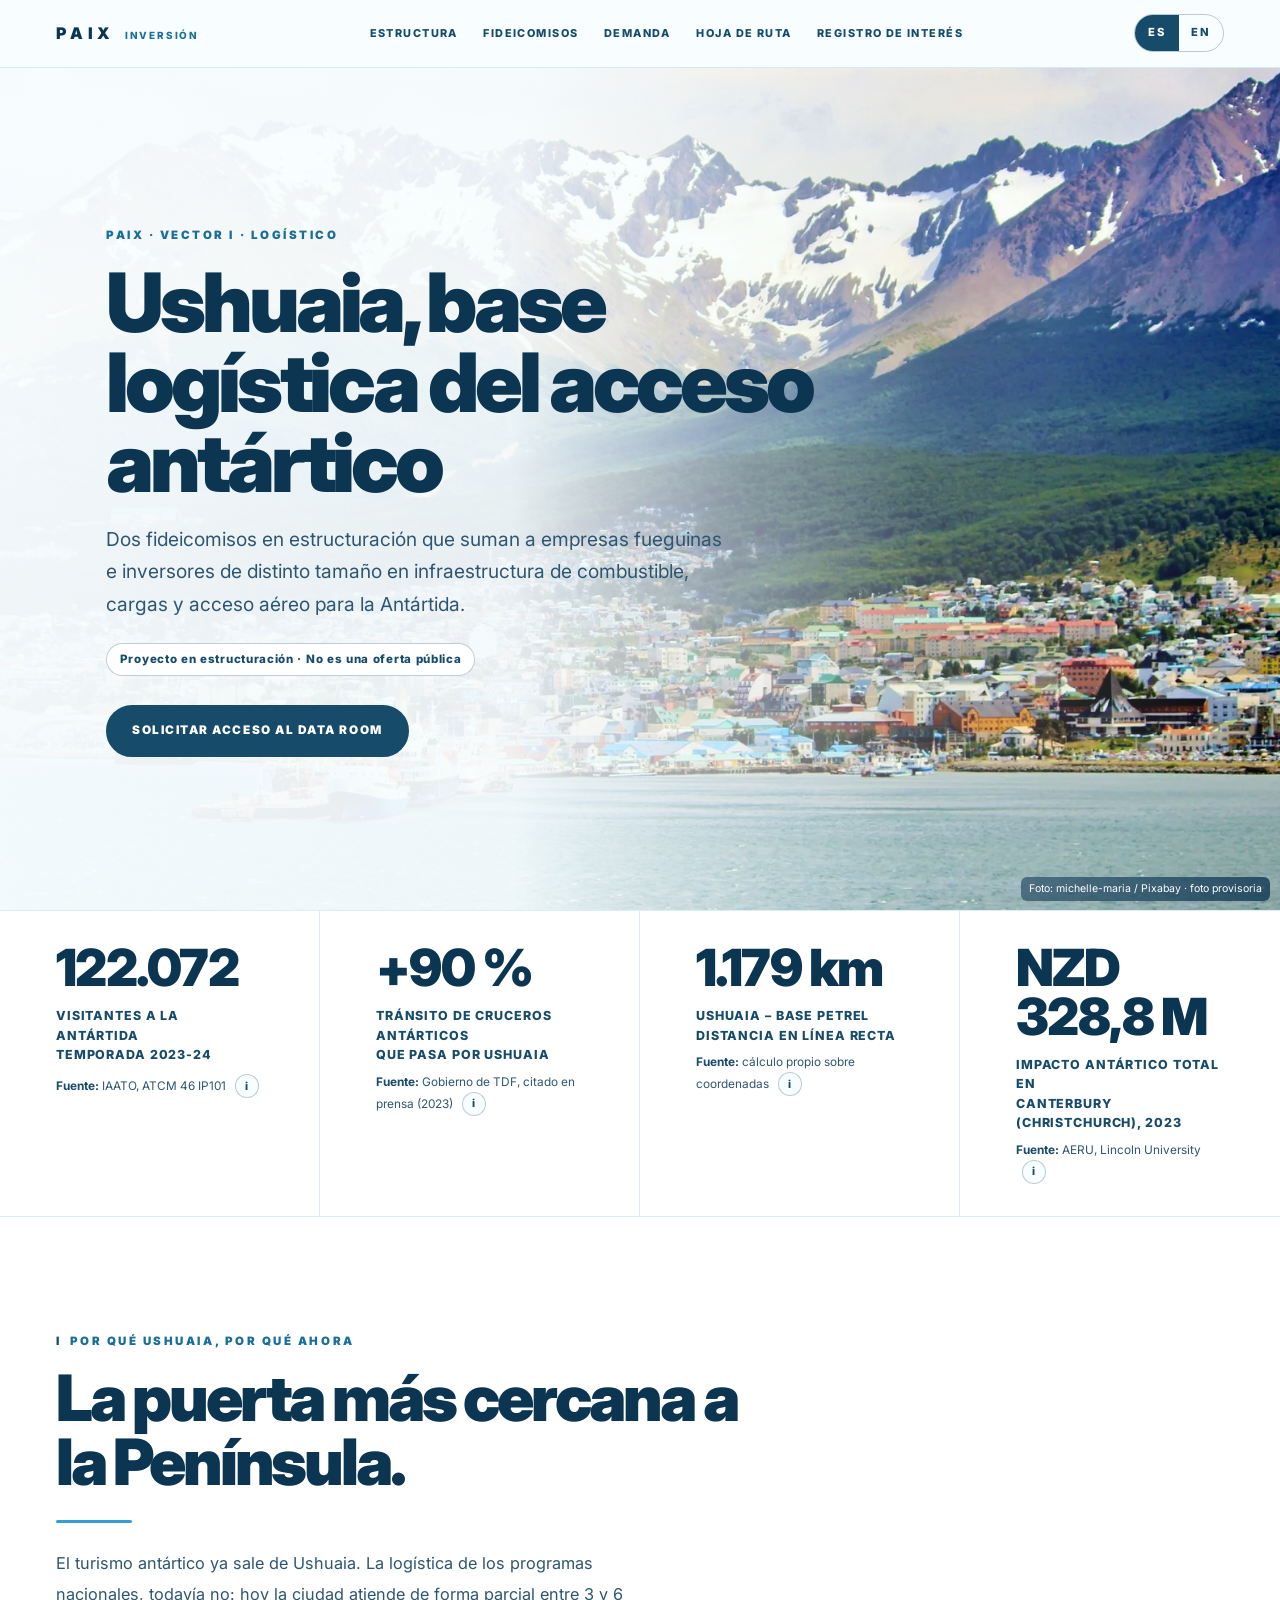
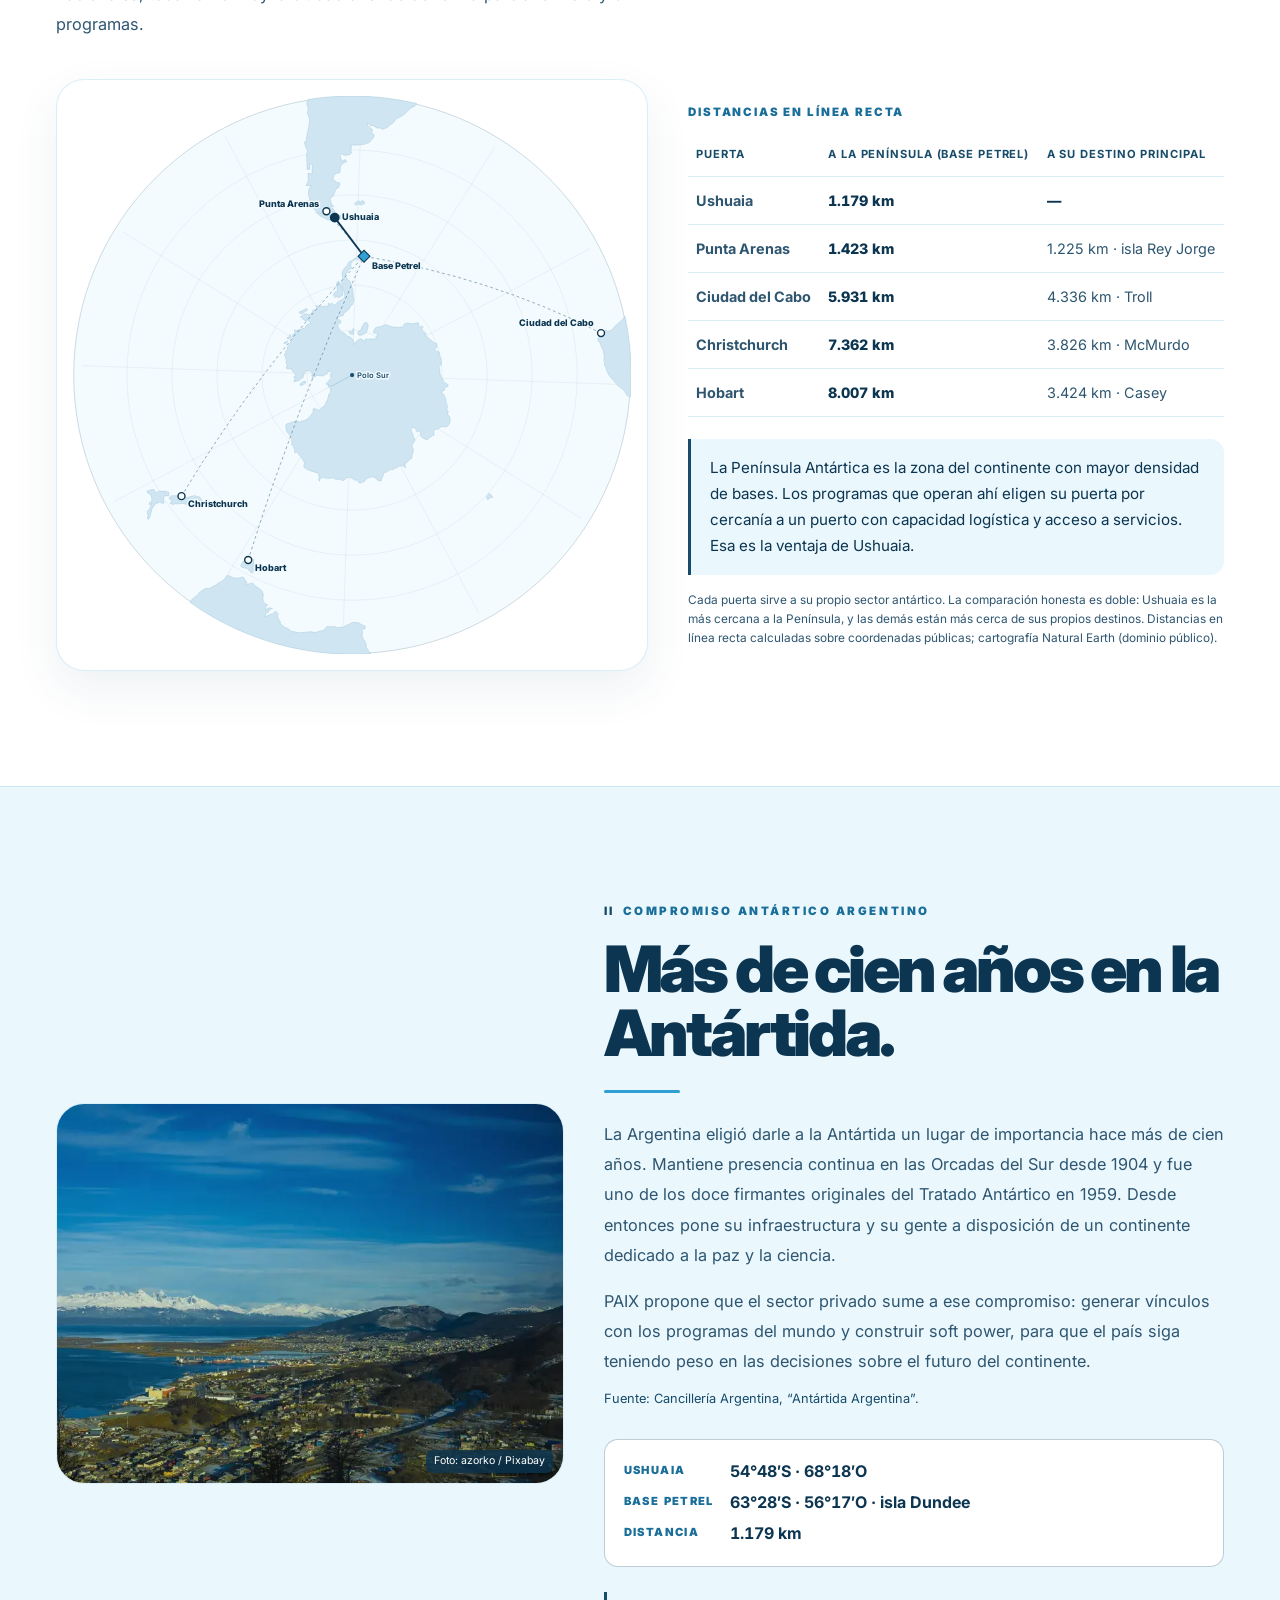
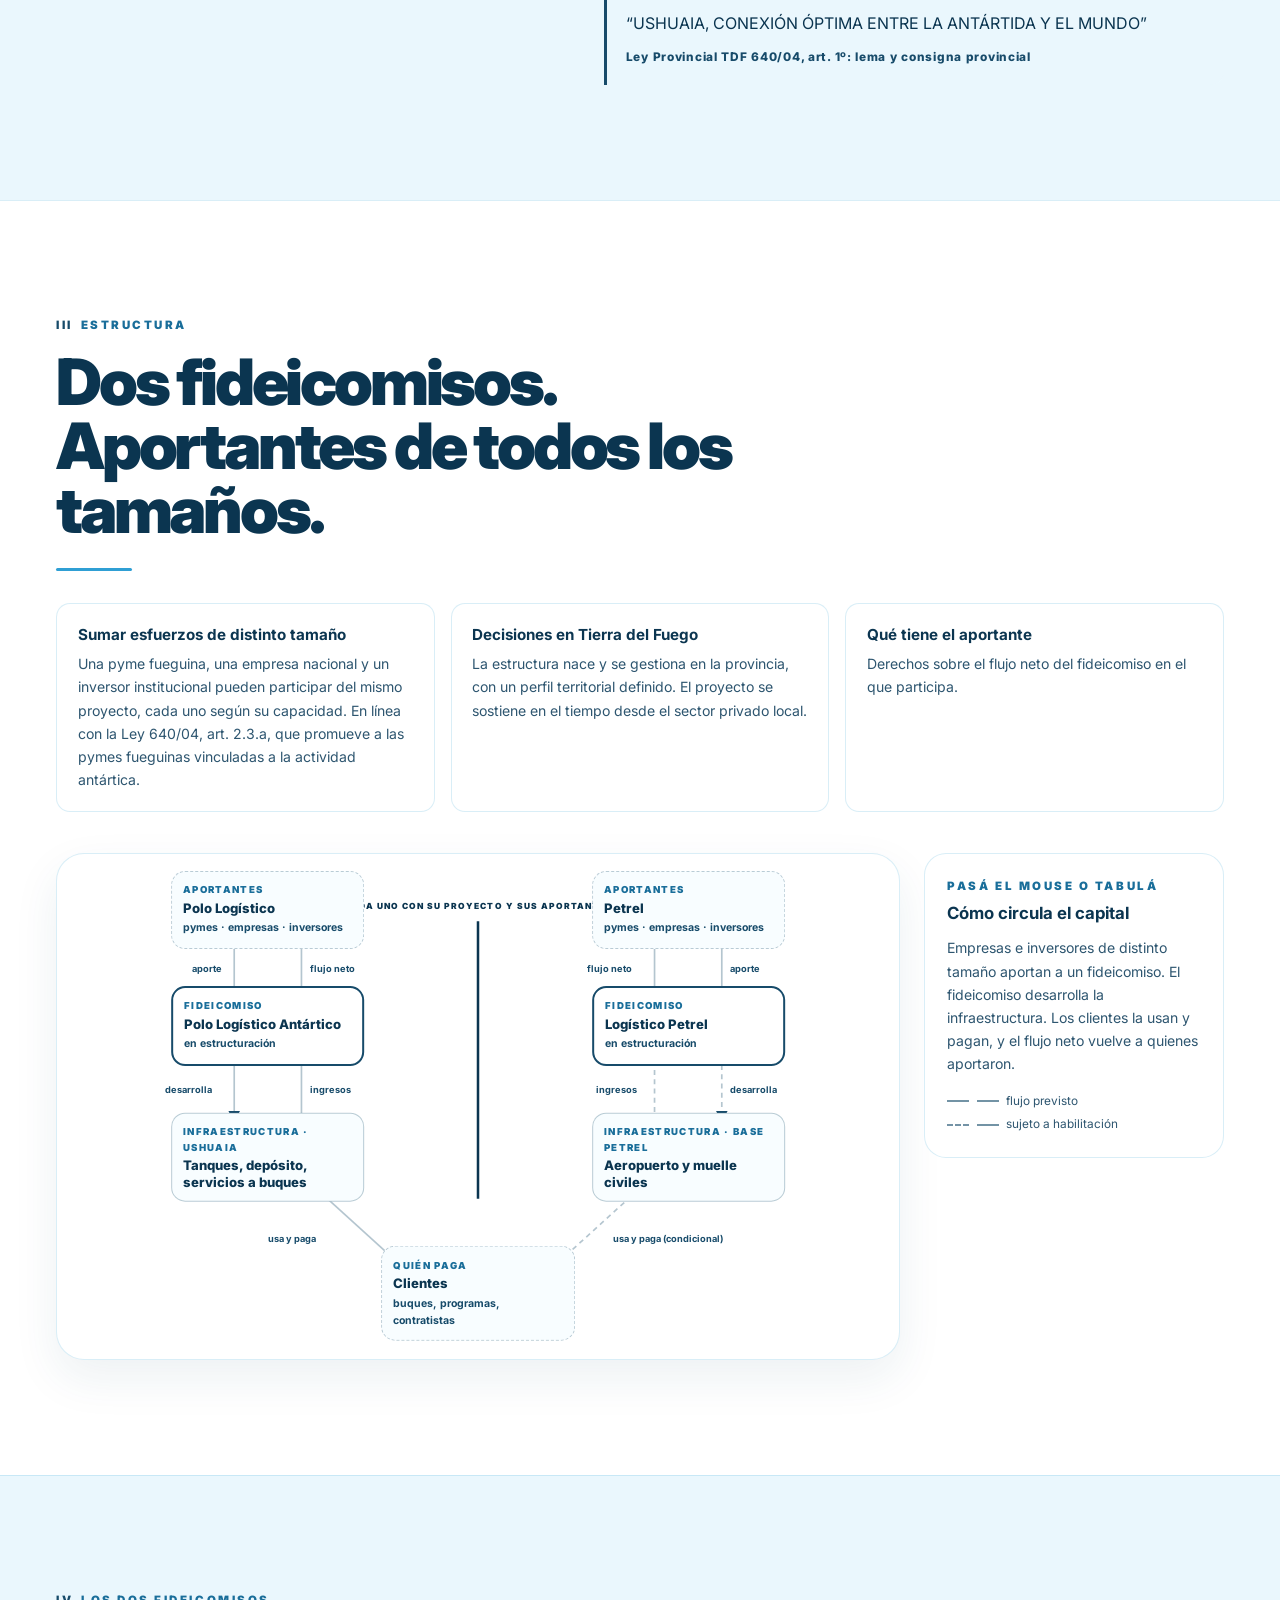
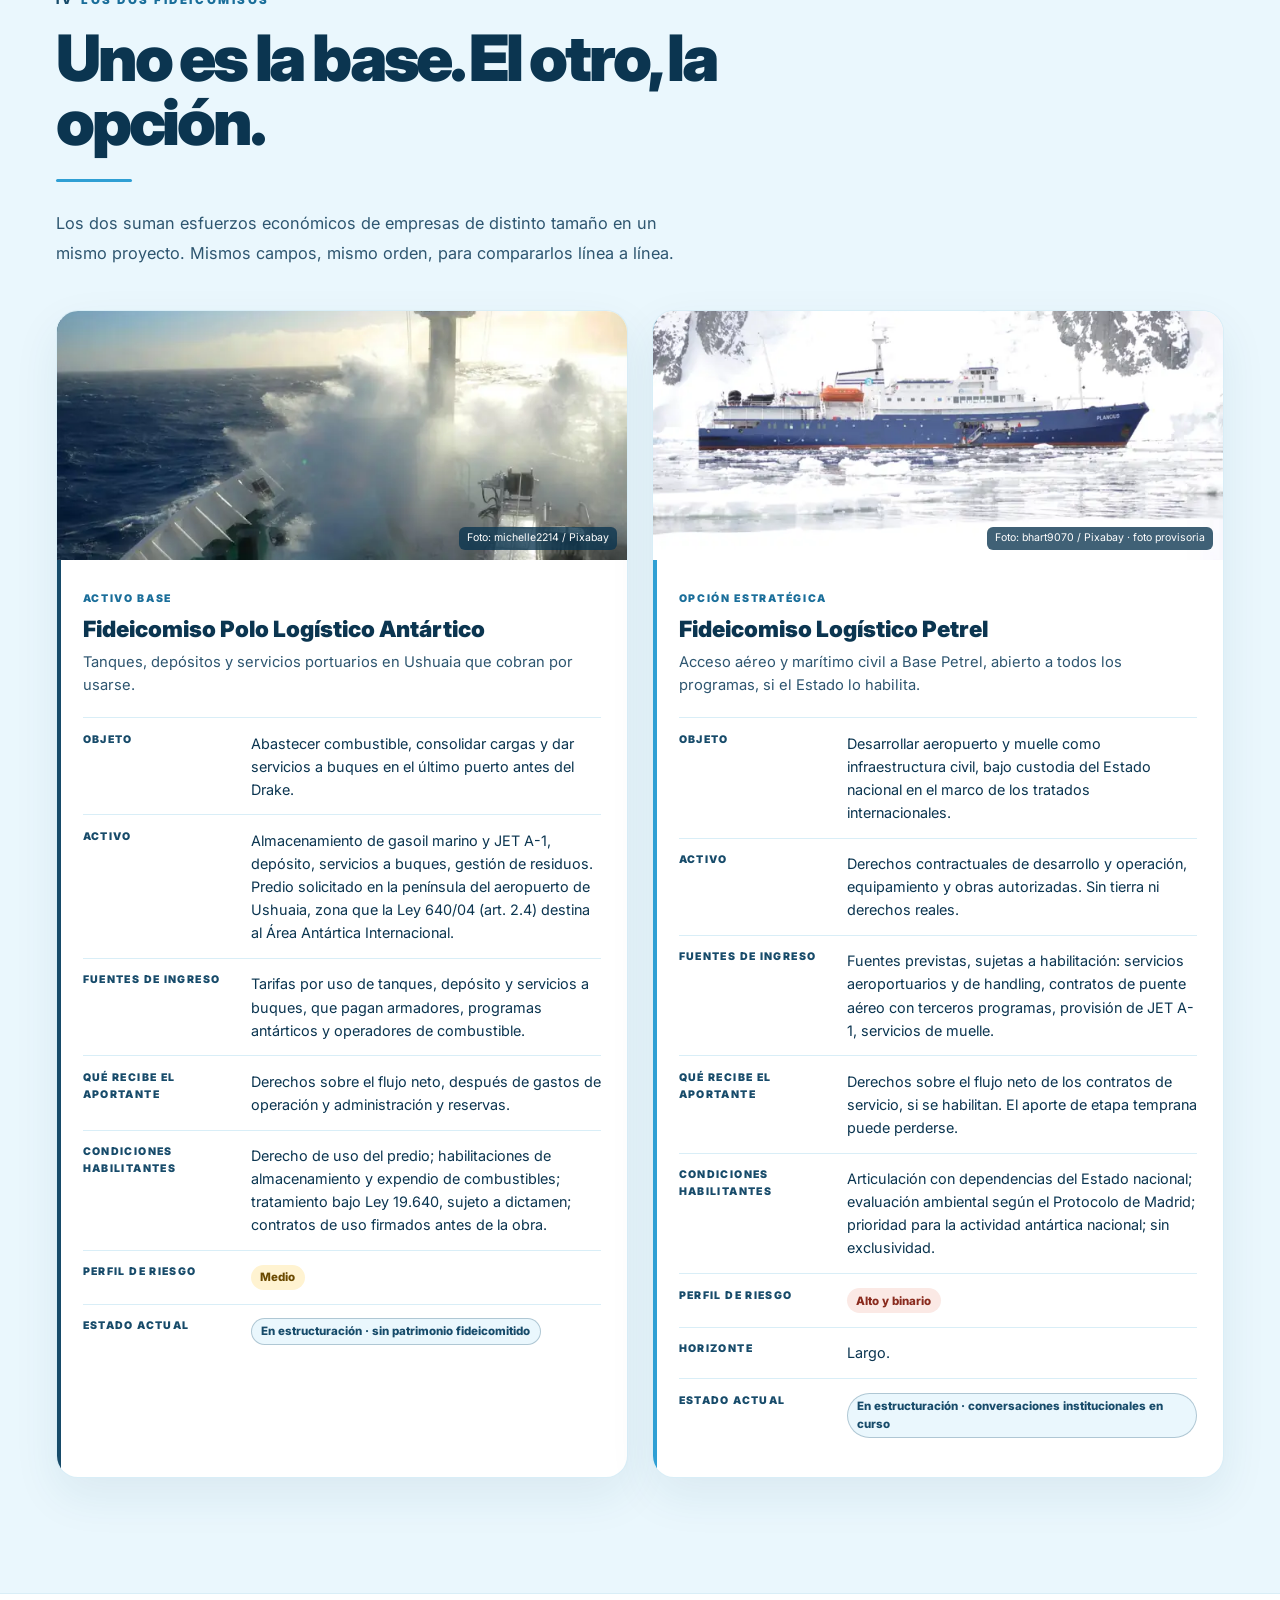
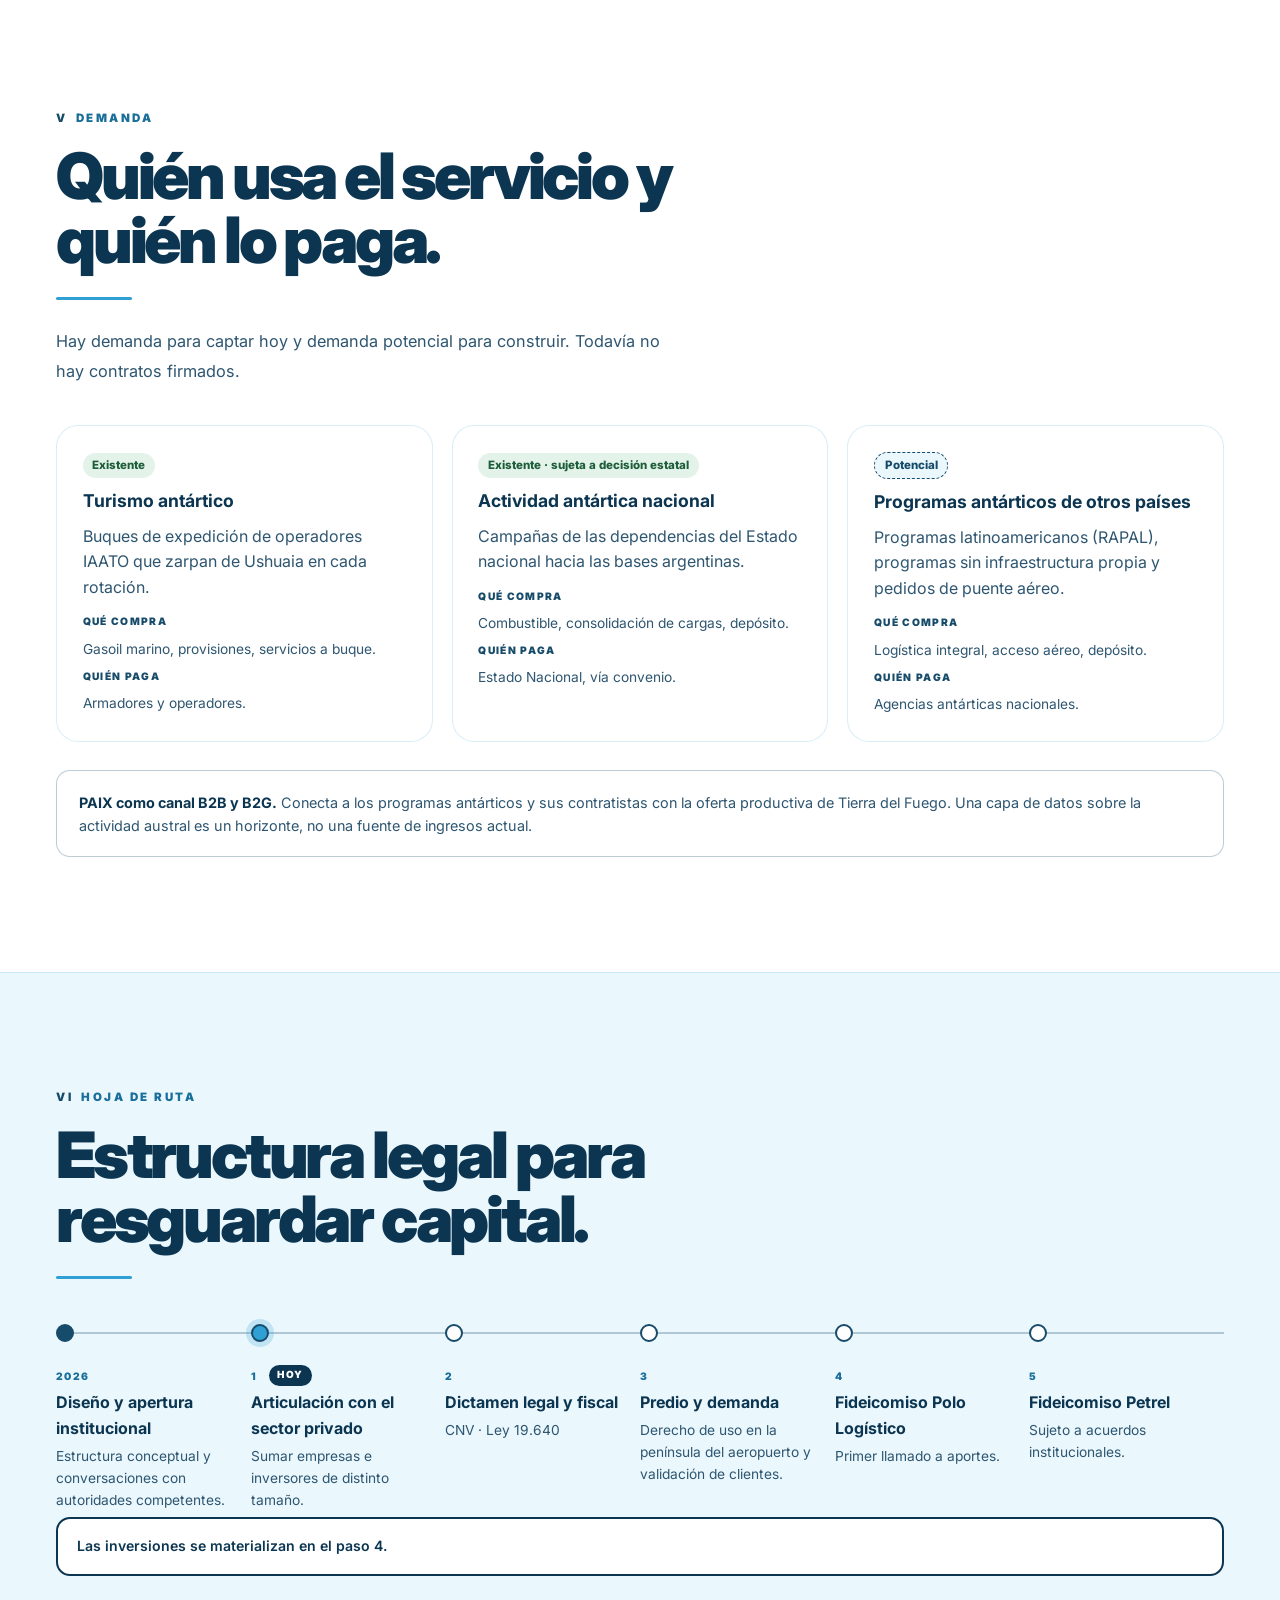
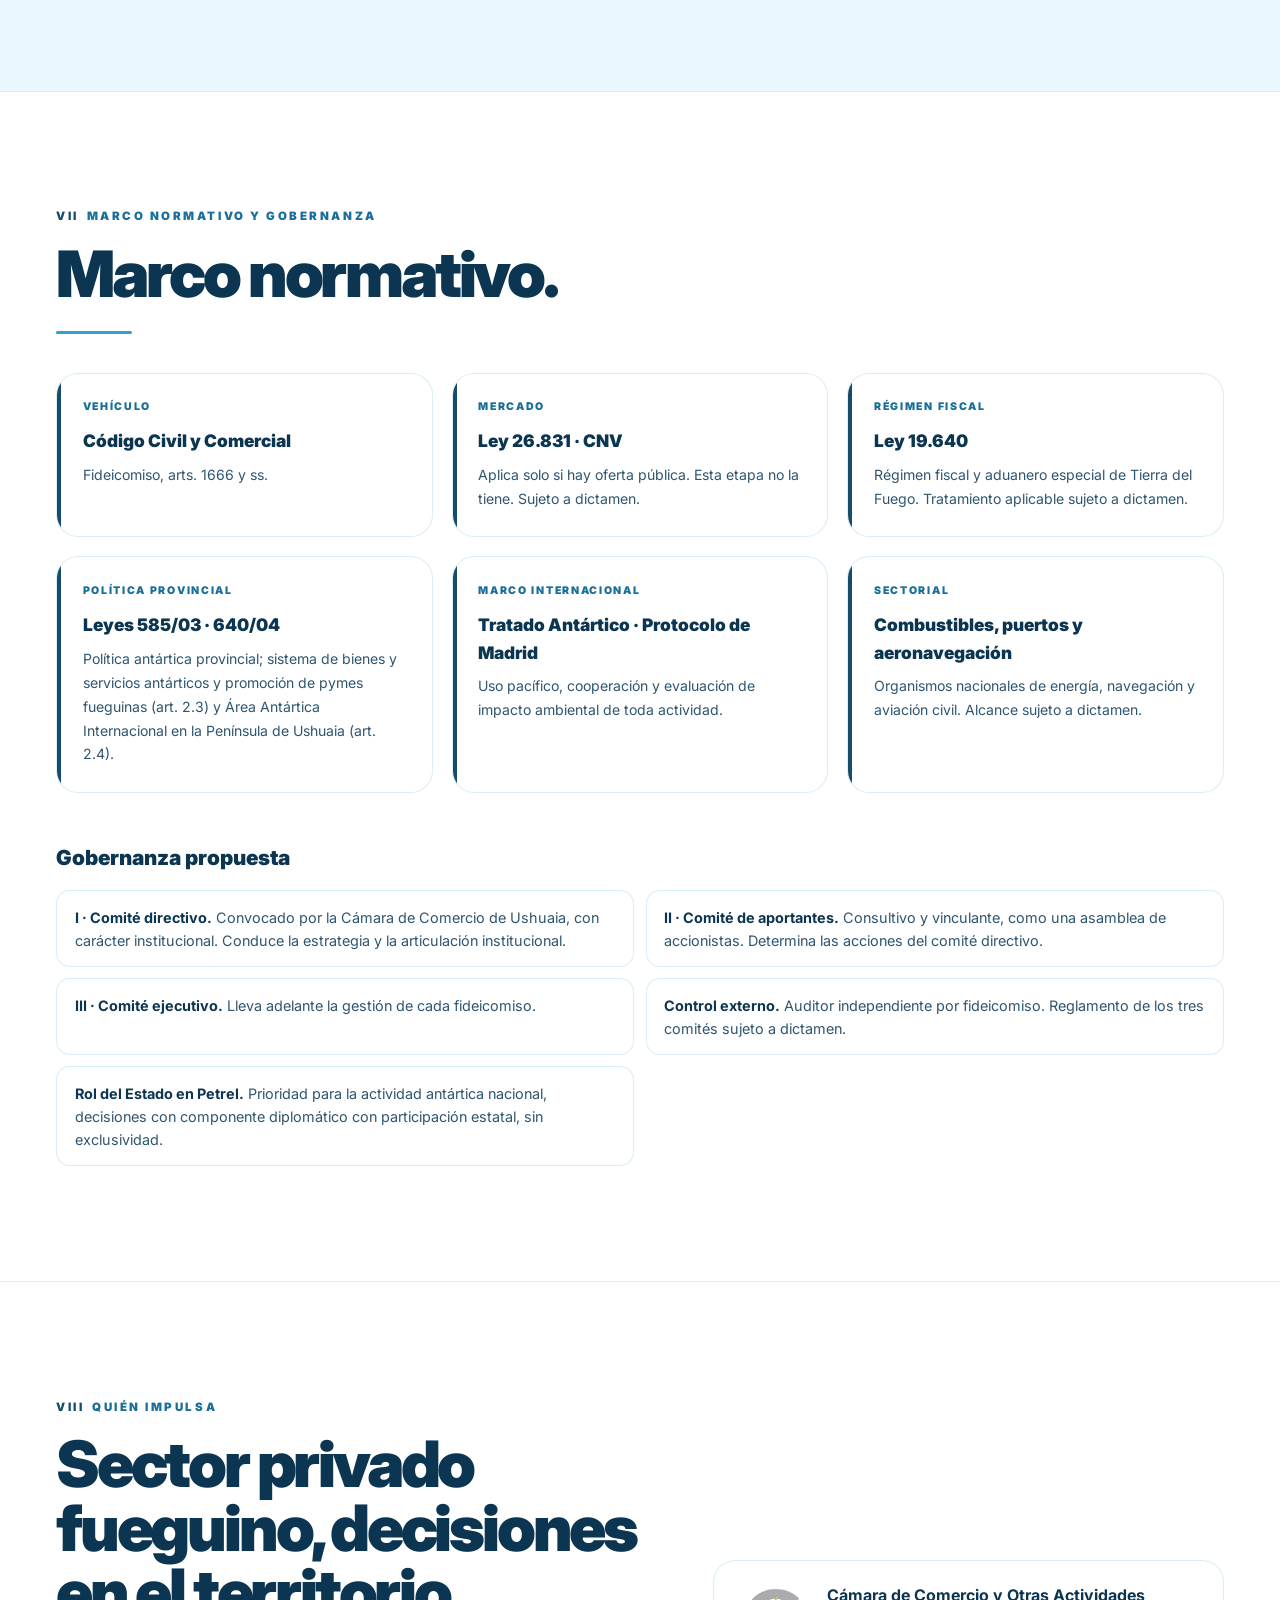
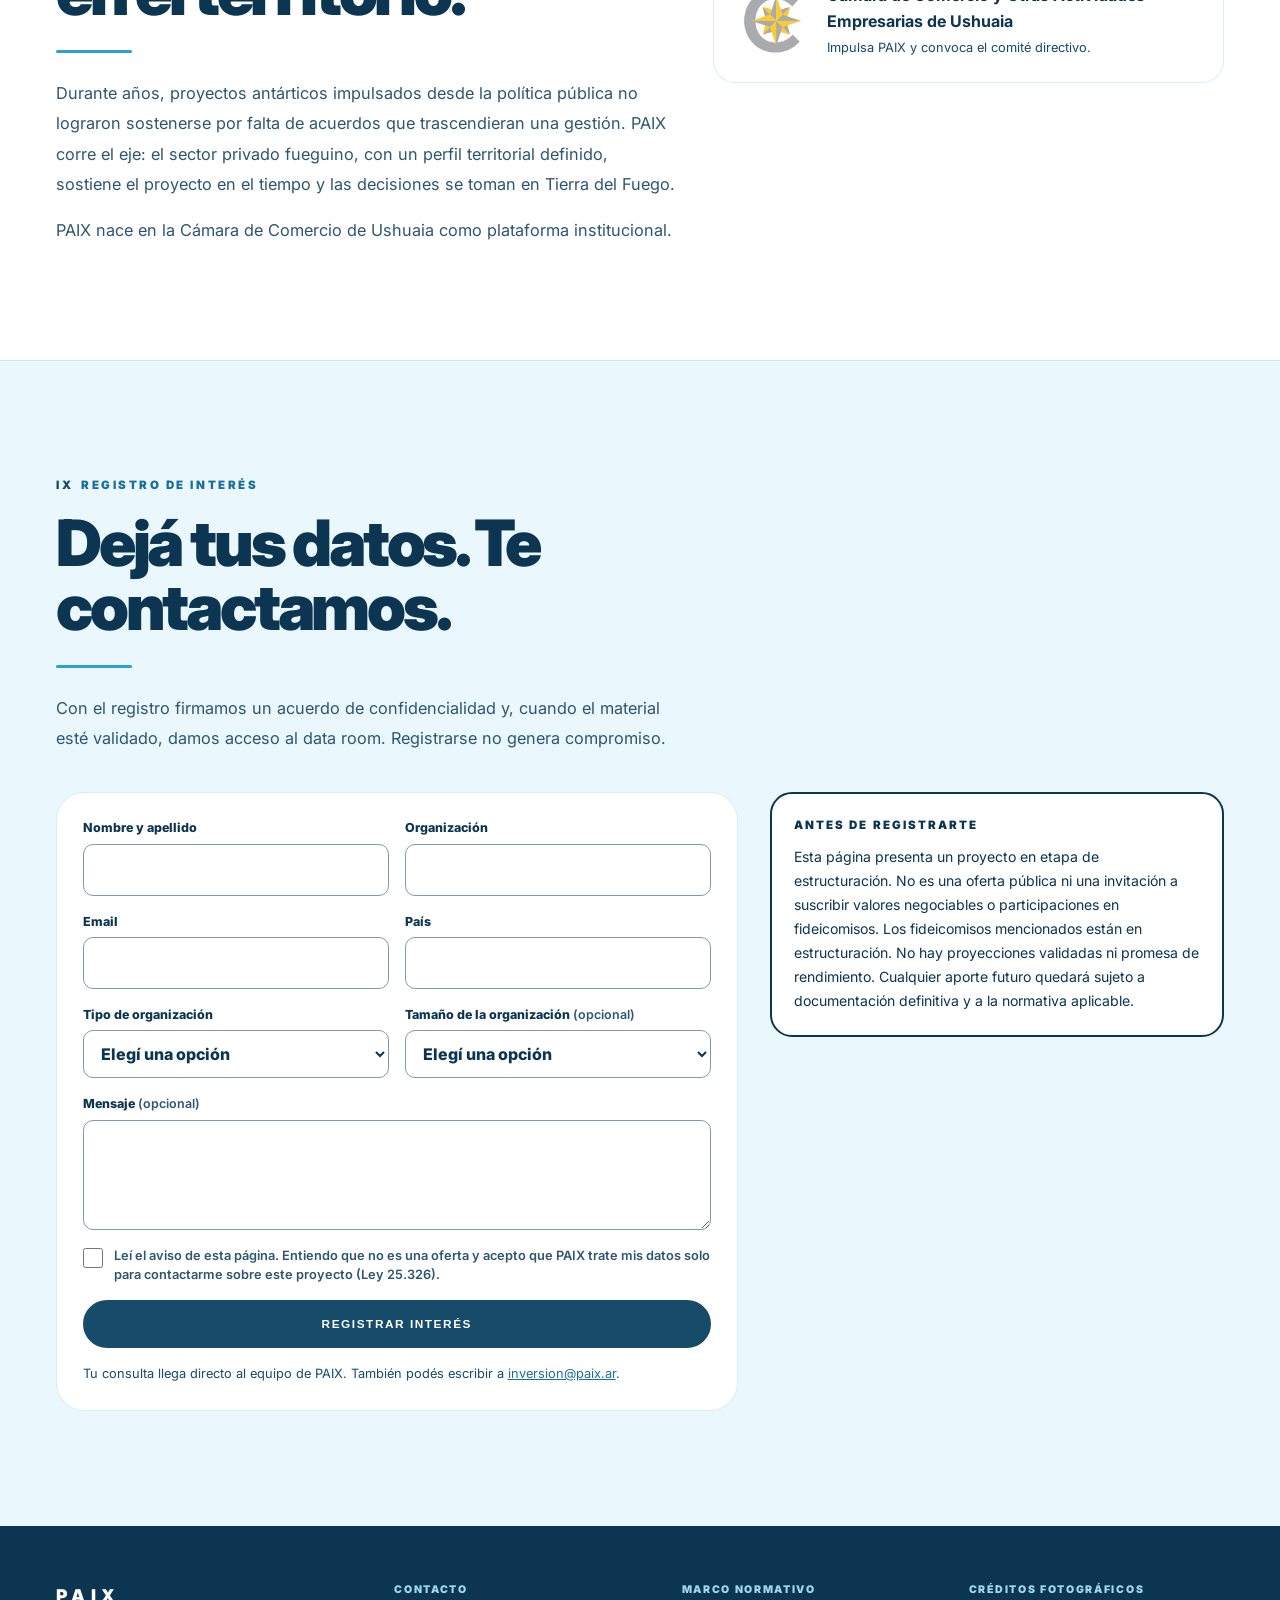
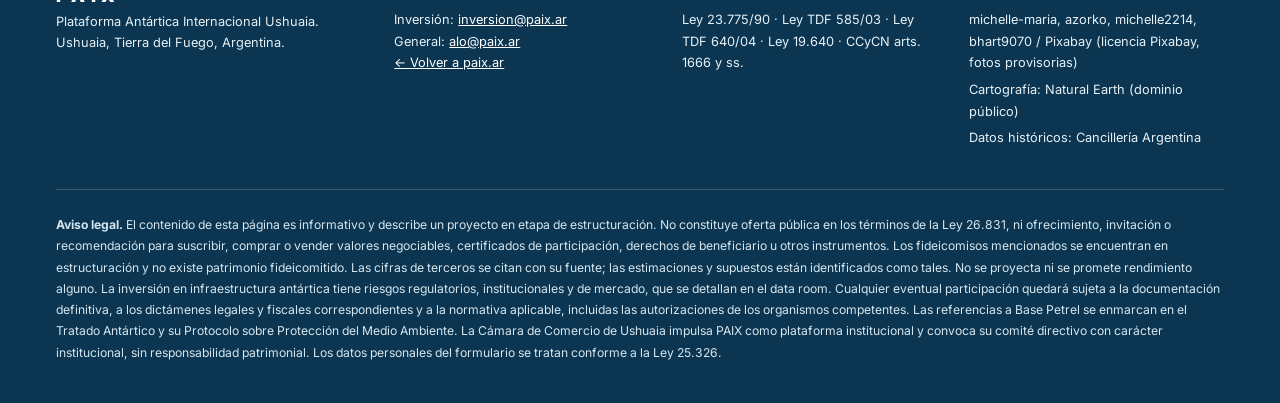
==== inversion/index.html @ ec0cdabb "Reemplaza el formulario por la página /inversion del artefacto, con envío por mail Co-Authored-By: C" ====
<!DOCTYPE html>
<html lang="es" data-lang="es">
<head>
<meta charset="UTF-8">
<meta name="viewport" content="width=device-width, initial-scale=1">
<meta name="robots" content="index, follow">
<title>Inversión en logística antártica desde Ushuaia — PAIX</title>
<meta name="description" content="Dos fideicomisos en estructuración para infraestructura logística antártica en Ushuaia y Base Petrel. Empresas fueguinas e inversores de distinto tamaño. Presentación de proyecto, no oferta pública.">
<meta property="og:type" content="website">
<meta property="og:site_name" content="PAIX">
<meta property="og:title" content="Ushuaia, base logística del acceso antártico — PAIX">
<meta property="og:description" content="Dos fideicomisos en estructuración para infraestructura logística antártica desde Ushuaia. Registro de interés abierto.">
<meta property="og:url" content="https://paix.ar/inversion">
<meta property="og:image" content="https://paix.ar/inversion/img/hero-ushuaia-beagle-1920.webp">
<meta property="og:locale" content="es_AR">
<meta property="og:locale:alternate" content="en_US">
<meta name="twitter:card" content="summary_large_image">
<link rel="alternate" hreflang="es" href="https://paix.ar/inversion">
<link rel="alternate" hreflang="en" href="https://paix.ar/inversion#en">
<script type="application/ld+json">{"@context":"https://schema.org","@type":"WebPage","name":"Inversión en logística antártica desde Ushuaia","url":"https://paix.ar/inversion","inLanguage":["es","en"],"isPartOf":{"@type":"WebSite","name":"PAIX — Plataforma Antártica Internacional Ushuaia","url":"https://paix.ar/"},"about":"Infraestructura logística antártica en Ushuaia y Base Petrel"}</script>
<script async src="https://www.googletagmanager.com/gtag/js?id=G-2X0TLZCD4Y"></script>
<script>window.dataLayer=window.dataLayer||[];function gtag(){dataLayer.push(arguments);}gtag('js',new Date());gtag('config','G-2X0TLZCD4Y');</script>
<meta name="theme-color" content="#EAF7FD">
<link rel="canonical" href="https://paix.ar/inversion">
<link rel="icon" href="/imagenes/logo.ico">
<link rel="preconnect" href="https://fonts.googleapis.com">
<link rel="preconnect" href="https://fonts.gstatic.com" crossorigin>
<link href="https://fonts.googleapis.com/css2?family=Inter:wght@400;500;600;700;800;900&display=swap" rel="stylesheet">
<link rel="preload" as="image" href="/inversion/img/hero-ushuaia-beagle-1920.webp" imagesrcset="/inversion/img/hero-ushuaia-beagle-960.webp 960w, /inversion/img/hero-ushuaia-beagle-1920.webp 1920w" imagesizes="100vw">
<style>
/* ─────────────────────────────────────────────
   PAIX · /inversion
   Tokens heredados de paix-nueva.css (Inter, ink/deep/ocean/glacier, radios, line).
   Ajustes de accesibilidad: el texto pequeño ya no usa --ocean ni grises
   translúcidos (no pasan AA sobre #EAF7FD); se usa --accent / --deep.
   Sin gradientes en botones ni en títulos.
───────────────────────────────────────────── */
:root{
  --ice:#F8FDFF; --snow:#FFFFFF; --glacier:#EAF7FD; --glacier-2:#D7F0FB;
  --sky:#7ED7F7; --ocean:#2F9FD4; --deep:#174B6A; --ink:#0B3550;
  --accent:#1A6E9A;            /* 5,1:1 sobre #EAF7FD · texto chico de acento */
  --text:#2E5670;              /* 7,0:1 sobre #EAF7FD · cuerpo */
  --line:rgba(47,159,212,.18); --line-strong:rgba(23,75,106,.28);
  --tbv-bg:#FFF3D1; --tbv-line:#B7791F; --tbv-ink:#6B4A00;
  --risk-hi:#8A2B1E; --risk-hi-bg:#FBE9E5; --risk-md:#6B4A00; --risk-md-bg:#FFF3D1; --ok:#1F5E3A; --ok-bg:#E3F3E9;
  --shadow-soft:0 18px 46px rgba(23,75,106,.08);
  --radius-lg:28px; --radius-md:22px; --radius-sm:14px;
  --max:1180px; --pad:clamp(1.25rem,5vw,3.5rem); --ease:cubic-bezier(.22,1,.36,1);
}
*,*::before,*::after{box-sizing:border-box;margin:0;padding:0}
html{scroll-behavior:smooth;scroll-padding-top:5rem}
@media (prefers-reduced-motion:reduce){html{scroll-behavior:auto}*{transition:none!important;animation:none!important}}
body{font-family:'Inter',system-ui,-apple-system,"Segoe UI",sans-serif;background:var(--ice);color:var(--text);-webkit-font-smoothing:antialiased;line-height:1.6;overflow-x:hidden}
img,svg{display:block;max-width:100%}
a{color:var(--accent)}
:focus-visible{outline:3px solid var(--ink);outline-offset:3px;border-radius:6px}
.skip-link{position:absolute;left:-999px;top:1rem;z-index:1000;background:var(--snow);color:var(--ink);padding:.75rem 1rem;border-radius:999px}
.skip-link:focus{left:1rem}
html[data-lang="es"] .en, html[data-lang="en"] .es{display:none!important}
.wrap{width:min(var(--max),100%);margin-inline:auto}

/* Borrador: aviso fijo mientras queden datos sin validar */
.draft-bar{position:sticky;top:0;z-index:300;background:var(--tbv-bg);color:var(--tbv-ink);border-bottom:2px dashed var(--tbv-line);font-size:.78rem;font-weight:700;padding:.5rem var(--pad);text-align:center}
.draft-bar[hidden]{display:none}

/* Placeholder [A VALIDAR] */
.tbv{background:var(--tbv-bg);color:var(--tbv-ink);border:1.5px dashed var(--tbv-line);border-radius:6px;padding:.05em .4em;font-weight:700;white-space:normal}
.tbv::before{content:"A VALIDAR · ";font-size:.72em;letter-spacing:.08em;font-weight:900}
html[data-lang="en"] .tbv::before{content:"TO BE VALIDATED · "}
.stat-n .tbv{display:inline-block;border-width:2px}
.stat-n .tbv::before{display:block;font-size:.62rem;letter-spacing:.1em;line-height:1.4}
.tbv.def::before{content:"A DEFINIR · "}
html[data-lang="en"] .tbv.def::before{content:"TO BE DEFINED · "}

/* NAV (igual que paix.ar, con selector de idioma) */
.nav{position:sticky;top:0;z-index:200;display:flex;align-items:center;justify-content:space-between;gap:1rem;padding:.9rem var(--pad);background:rgba(248,253,255,.94);backdrop-filter:blur(18px);border-bottom:1px solid var(--line)}
.draft-bar:not([hidden]) + .nav{top:2.1rem}
.nav-logo{font-size:1rem;font-weight:900;letter-spacing:.30em;color:var(--ink);text-decoration:none;text-transform:uppercase}
.nav-logo small{font-size:.62rem;letter-spacing:.18em;font-weight:800;color:var(--accent);margin-left:.6rem}
.nav-links{display:none;gap:1.6rem}
.nav-links a{font-size:.68rem;font-weight:800;letter-spacing:.13em;text-transform:uppercase;color:var(--deep);text-decoration:none}
.nav-links a:hover{color:var(--accent);text-decoration:underline;text-underline-offset:4px}
.lang{display:inline-flex;border:1px solid var(--line-strong);border-radius:999px;overflow:hidden}
.lang button{font:inherit;font-size:.7rem;font-weight:800;letter-spacing:.12em;padding:.45rem .8rem;border:0;background:transparent;color:var(--deep);cursor:pointer;min-width:44px;min-height:36px}
.lang button[aria-pressed="true"]{background:var(--deep);color:#fff}
@media (min-width:1060px){.nav-links{display:flex}}

/* Tipografía de sección (heredada) */
section{position:relative;padding:clamp(4.5rem,9vw,8rem) var(--pad)}
section + section{border-top:1px solid var(--line)}
.tag{display:block;margin-bottom:1rem;font-size:.72rem;font-weight:900;letter-spacing:.22em;color:var(--accent);text-transform:uppercase}
.tag .rn{color:var(--deep);margin-right:.5rem}
.h2{font-size:clamp(2.1rem,5vw,4.4rem);line-height:1;letter-spacing:-.05em;font-weight:900;color:var(--ink);max-width:16ch}
.rule{width:76px;height:3px;background:var(--ocean);border-radius:999px;margin:1.6rem 0}
.lead{max-width:62ch;font-size:1.02rem;line-height:1.85;color:var(--text)}
.small{font-size:.8rem;line-height:1.6;color:var(--deep)}
.section-ice{background:var(--glacier)}
.section-white{background:var(--snow)}

/* Botones (sin gradiente) */
.btn{display:inline-flex;align-items:center;justify-content:center;gap:.5rem;min-height:48px;padding:.9rem 1.5rem;border-radius:999px;font-size:.74rem;font-weight:900;letter-spacing:.13em;text-transform:uppercase;text-decoration:none;cursor:pointer;border:2px solid var(--deep);transition:transform .2s var(--ease)}
.btn:hover{transform:translateY(-1px)}
.btn-primary{background:var(--deep);color:#fff}
.btn-secondary{background:var(--snow);color:var(--deep)}

/* I · HERO */
.hero{padding:0;min-height:auto;display:grid}
.hero-media{position:relative;height:46vh;min-height:280px}
.hero-media img{width:100%;height:100%;object-fit:cover}
.hero-body{padding:2rem var(--pad) 3rem;background:var(--ice)}
.hero-eyebrow{font-size:.72rem;font-weight:900;letter-spacing:.22em;color:var(--accent);text-transform:uppercase}
.hero h1{margin-top:1rem;font-size:clamp(2.3rem,6.4vw,5.4rem);line-height:.98;letter-spacing:-.05em;font-weight:900;color:var(--ink);max-width:14ch}
.hero-sub{margin-top:1.2rem;max-width:52ch;font-size:clamp(1rem,1.6vw,1.2rem);line-height:1.7;color:var(--text)}
.hero-status{display:inline-flex;margin-top:1.4rem;padding:.4rem .8rem;border:1px solid var(--line-strong);border-radius:999px;font-size:.72rem;font-weight:800;letter-spacing:.06em;color:var(--deep);background:var(--snow)}
.hero-ctas{display:flex;flex-wrap:wrap;gap:.8rem;margin-top:1.8rem}
.hero-ctas .note{flex-basis:100%;font-size:.75rem;color:var(--deep)}
.credit{position:absolute;right:.6rem;bottom:.6rem;font-size:.66rem;color:#fff;background:rgba(11,53,80,.78);padding:.2rem .5rem;border-radius:6px}
.credit-inline{display:block;margin-top:.5rem;font-size:.7rem;color:var(--deep)}
@media (min-width:900px){
  .hero{min-height:calc(100vh - 3.6rem);position:relative;isolation:isolate}
  .hero-media{position:absolute;inset:0;height:auto;z-index:-1}
  .hero-media::after{content:"";position:absolute;inset:0;background:linear-gradient(90deg,rgba(248,253,255,.97) 0%,rgba(248,253,255,.93) 40%,rgba(248,253,255,.25) 72%,rgba(248,253,255,0) 100%)}
  .hero-body{background:transparent;align-self:center;padding:6rem var(--pad);width:min(var(--max),100%);margin-inline:auto}
}

/* II · CIFRAS (componente .stats heredado) */
.stats{display:grid;grid-template-columns:1fr;background:var(--snow);border-block:1px solid var(--line)}
.stat{padding:2rem var(--pad);border-bottom:1px solid var(--line)}
.stat-n{font-size:clamp(2.4rem,4vw,3.6rem);font-weight:900;line-height:.95;color:var(--ink);letter-spacing:-.03em}
.stat-l{margin-top:.9rem;font-size:.78rem;font-weight:800;letter-spacing:.07em;line-height:1.55;color:var(--deep);text-transform:uppercase}
.stat-s{margin-top:.6rem;font-size:.74rem;line-height:1.5;color:var(--text)}
.stat-s b{font-weight:700;color:var(--deep)}
.src-btn{margin-left:.35rem;font:inherit;font-size:.68rem;font-weight:800;border:1px solid var(--line-strong);background:var(--ice);color:var(--deep);border-radius:999px;padding:.05rem .45rem;cursor:pointer;min-width:24px;min-height:24px}
.src-pop{display:none;margin-top:.5rem;padding:.6rem .7rem;font-size:.74rem;line-height:1.5;background:var(--glacier);border-left:3px solid var(--deep);border-radius:0 8px 8px 0;color:var(--ink)}
.src-pop.open{display:block}
@media (min-width:720px){.stats{grid-template-columns:repeat(2,1fr)}.stat:nth-child(odd){border-right:1px solid var(--line)}}
@media (min-width:1100px){.stats{grid-template-columns:repeat(4,1fr)}.stat{border-bottom:0;border-right:1px solid var(--line)}.stat:last-child{border-right:0}}

/* III · MAPA */
.map-grid{display:grid;gap:2.5rem;margin-top:2.5rem}
.map-card{background:var(--snow);border:1px solid var(--line);border-radius:var(--radius-lg);padding:1rem;box-shadow:var(--shadow-soft)}
.map-svg{width:100%;height:auto}
.m-sea{fill:#F3FBFE;stroke:var(--line-strong)}
.m-land{fill:#CFE6F2;stroke:#9FC3D8;stroke-width:.6}
.m-grat{fill:none;stroke:rgba(23,75,106,.12);stroke-width:.7}
.m-route{fill:none;stroke:var(--deep);stroke-width:1.4;stroke-dasharray:4 4;opacity:.45;transition:opacity .2s,stroke-width .2s}
.m-route.is-main{stroke:var(--ink);stroke-width:2.6;stroke-dasharray:none;opacity:1}
.m-own{fill:none;stroke:var(--ocean);stroke-width:1.2;opacity:0;transition:opacity .2s}
.map-svg[data-active] .m-route{opacity:.15}
.map-svg[data-active="ush"] .m-route-ush,.map-svg[data-active="pa"] .m-route-pa,.map-svg[data-active="chc"] .m-route-chc,.map-svg[data-active="hba"] .m-route-hba,.map-svg[data-active="cpt"] .m-route-cpt{opacity:1;stroke-width:2.6}
.map-svg[data-active="pa"] .m-own-pa,.map-svg[data-active="chc"] .m-own-chc,.map-svg[data-active="hba"] .m-own-hba,.map-svg[data-active="cpt"] .m-own-cpt{opacity:1}
.m-dot{fill:var(--snow);stroke:var(--ink);stroke-width:2}
.m-dot.main{fill:var(--ink)}
.m-petrel{fill:var(--ocean);stroke:var(--ink);stroke-width:1.5}
.m-lbl{font:800 13px Inter,sans-serif;fill:var(--ink);paint-order:stroke;stroke:#F3FBFE;stroke-width:4px}
.m-lbl.sm{font-weight:600;font-size:11px;fill:var(--deep)}
.dist-table{width:100%;border-collapse:collapse;font-size:.9rem}
.dist-table caption{text-align:left;font-size:.72rem;font-weight:900;letter-spacing:.16em;text-transform:uppercase;color:var(--accent);padding-bottom:.8rem}
.dist-table th,.dist-table td{padding:.75rem .5rem;border-bottom:1px solid var(--line);text-align:left;vertical-align:top}
.dist-table thead th{font-size:.7rem;letter-spacing:.08em;text-transform:uppercase;color:var(--deep)}
.dist-table td.num{font-variant-numeric:tabular-nums;font-weight:800;color:var(--ink);white-space:nowrap}
.dist-table tbody tr{cursor:default}
.dist-table tbody tr:hover,.dist-table tbody tr:focus-within,.dist-table tbody tr.on{background:var(--glacier)}
.dist-table tr.main td{font-weight:800;color:var(--ink)}
.dist-table .hub{background:none;border:0;font:inherit;color:inherit;font-weight:700;cursor:pointer;text-align:left;padding:0}
.peninsula{margin-top:1.4rem;padding:1rem 1.2rem;border-left:3px solid var(--deep);background:var(--glacier);border-radius:0 var(--radius-sm) var(--radius-sm) 0;font-size:.95rem;line-height:1.7;color:var(--ink)}
.method{margin-top:1rem;font-size:.74rem;color:var(--text)}
@media (min-width:980px){.map-grid{grid-template-columns:1.05fr .95fr;align-items:center}}

/* IV · CAPACIDAD NACIONAL */
.nat-grid{display:grid;gap:2.5rem}
.photo{margin:0;border-radius:var(--radius-lg);overflow:hidden;border:1px solid var(--line);background:var(--snow);position:relative}
.photo img{width:100%;height:100%;object-fit:cover;aspect-ratio:4/3}
.coords{display:grid;grid-template-columns:auto 1fr;gap:.35rem 1rem;margin-top:1.8rem;padding:1.2rem;border:1px solid var(--line-strong);border-radius:var(--radius-sm);background:var(--snow);font-variant-numeric:tabular-nums}
.coords dt{font-size:.7rem;font-weight:900;letter-spacing:.12em;text-transform:uppercase;color:var(--accent);padding-top:.2rem}
.coords dd{font-weight:700;color:var(--ink)}
.law-quote{margin-top:1.6rem;padding:1.1rem 1.2rem;border-left:3px solid var(--deep);border-radius:0 var(--radius-sm) var(--radius-sm) 0;background:var(--glacier);font-size:1rem;line-height:1.7;color:var(--ink)}
.law-quote cite{display:block;margin-top:.6rem;font-style:normal;font-size:.74rem;font-weight:800;letter-spacing:.06em;color:var(--deep)}
@media (min-width:980px){.nat-grid{grid-template-columns:.9fr 1.1fr;align-items:center}}

/* V · ESTRUCTURA */
.fid-explain{display:grid;gap:1rem;margin-top:2rem}
.fx{padding:1.2rem 1.3rem;background:var(--snow);border:1px solid var(--line);border-radius:var(--radius-sm)}
.fx b{display:block;color:var(--ink);font-size:.95rem;margin-bottom:.3rem}
.fx p{font-size:.88rem;line-height:1.65}
@media (min-width:860px){.fid-explain{grid-template-columns:repeat(3,1fr)}}
.diagram{display:none;margin-top:2.6rem;grid-template-columns:1fr 300px;gap:1.5rem;align-items:start}
.dg-canvas{position:relative;aspect-ratio:1000/600;background:var(--snow);border:1px solid var(--line);border-radius:var(--radius-lg);box-shadow:var(--shadow-soft)}
.dg-canvas svg{position:absolute;inset:0;width:100%;height:100%}
.dg-edge{fill:none;stroke:rgba(23,75,106,.32);stroke-width:2;transition:stroke .2s,stroke-width .2s,opacity .2s}
.dg-edge.dash{stroke-dasharray:6 5}
.dg-elbl{font:700 11px Inter,sans-serif;fill:var(--deep);paint-order:stroke;stroke:#fff;stroke-width:4px;transition:opacity .2s}
.dg-wall{stroke:var(--ink);stroke-width:3}
.dg-walllbl{font:900 10px Inter,sans-serif;letter-spacing:.12em;fill:var(--ink);text-transform:uppercase}
.dg-canvas.focus .dg-edge{opacity:.15}.dg-canvas.focus .dg-elbl{opacity:.15}
.dg-canvas.focus .dg-edge.hl{opacity:1;stroke:var(--ink);stroke-width:3}
.dg-canvas.focus .dg-elbl.hl{opacity:1}
.dg-node{position:absolute;transform:translate(-50%,-50%);width:23%;padding:.65rem .7rem;border-radius:14px;border:1.5px solid var(--line-strong);background:var(--ice);font:inherit;text-align:left;cursor:pointer;color:var(--ink);transition:border-color .2s,box-shadow .2s,opacity .2s}
.dg-node .k{display:block;font-size:.6rem;font-weight:900;letter-spacing:.14em;text-transform:uppercase;color:var(--accent)}
.dg-node .t{display:block;font-size:.82rem;font-weight:800;line-height:1.25;margin-top:.15rem}
.dg-node .s{display:block;font-size:.66rem;font-weight:700;color:var(--deep);margin-top:.25rem}
.dg-node.entity{background:var(--snow);border-color:var(--deep);border-width:2px}
.dg-node.ext{border-style:dashed}
.dg-canvas.focus .dg-node{opacity:.35}
.dg-canvas.focus .dg-node.hl{opacity:1;box-shadow:0 0 0 3px rgba(23,75,106,.16)}
.dg-panel{position:sticky;top:7rem;padding:1.4rem;background:var(--snow);border:1px solid var(--line);border-radius:var(--radius-md);min-height:240px}
.dg-panel h3{font-size:1.05rem;color:var(--ink);margin:.3rem 0 .6rem}
.dg-panel p{font-size:.88rem;line-height:1.65}
.dg-legend{margin-top:1rem;font-size:.74rem;color:var(--text);display:grid;gap:.3rem}
.dg-legend span::before{content:"";display:inline-block;width:22px;height:0;border-top:2px solid rgba(23,75,106,.6);vertical-align:middle;margin-right:.45rem}
.dg-legend span.d::before{border-top-style:dashed}
.flow-list{list-style:none;margin-top:2rem;display:grid;gap:0;counter-reset:f}
.flow-list li{position:relative;padding:1.1rem 1.1rem 1.1rem 3.2rem;background:var(--snow);border:1px solid var(--line);border-radius:var(--radius-sm)}
.flow-list li + li{margin-top:2.2rem}
.flow-list li + li::before{content:"↓";position:absolute;top:-1.95rem;left:1.5rem;font-weight:900;color:var(--deep);font-size:1.1rem}
.flow-list li::after{counter-increment:f;content:counter(f);position:absolute;left:1rem;top:1.1rem;width:1.5rem;height:1.5rem;border-radius:50%;background:var(--deep);color:#fff;font-size:.72rem;font-weight:900;display:grid;place-items:center}
.flow-list b{color:var(--ink);display:block}
.flow-list .k{font-size:.62rem;font-weight:900;letter-spacing:.14em;text-transform:uppercase;color:var(--accent)}
.flow-list p{font-size:.86rem;margin-top:.2rem}
.flow-list li.entity{border:2px solid var(--deep)}
.flow-list li.sep{background:var(--glacier);border-style:dashed;font-size:.84rem;font-weight:700;color:var(--ink)}
@media (min-width:1000px){.diagram{display:grid}.flow-list{display:none}}

/* VI · FIDEICOMISOS (tarjetas comparables) */
.cmp{display:grid;gap:1.5rem;margin-top:2.6rem}
.card{position:relative;background:var(--snow);border:1px solid var(--line);border-radius:var(--radius-md);overflow:hidden;box-shadow:var(--shadow-soft)}
.card::before{content:"";position:absolute;inset:0 auto 0 0;width:4px;background:var(--deep)}
.card.petrel::before{background:var(--ocean)}
.card .photo-top{aspect-ratio:16/7;overflow:hidden;position:relative}
.card .photo-top img{width:100%;height:100%;object-fit:cover}
.card-h{padding:1.5rem 1.6rem 0}
.card-h .k{font-size:.66rem;font-weight:900;letter-spacing:.16em;text-transform:uppercase;color:var(--accent)}
.card-h h3{margin-top:.4rem;font-size:1.4rem;line-height:1.2;color:var(--ink);font-weight:900}
.card-h p{margin-top:.5rem;font-size:.92rem}
.rows{margin:1.2rem 1.6rem 1.6rem;display:grid}
.row{display:grid;grid-template-columns:1fr;gap:.25rem;padding:.85rem 0;border-top:1px solid var(--line)}
.row dt{font-size:.66rem;font-weight:900;letter-spacing:.13em;text-transform:uppercase;color:var(--deep)}
.row dd{font-size:.9rem;line-height:1.6;color:var(--ink)}
.chip{display:inline-block;padding:.2rem .6rem;border-radius:999px;font-size:.72rem;font-weight:800}
.chip.hi{background:var(--risk-hi-bg);color:var(--risk-hi)}
.chip.md{background:var(--risk-md-bg);color:var(--risk-md)}
.chip.st{background:var(--glacier);color:var(--deep);border:1px solid var(--line-strong)}
@media (min-width:900px){.cmp{grid-template-columns:1fr 1fr}.row{grid-template-columns:9.5rem 1fr;gap:1rem}}

/* VII · DEMANDA */
.dem{display:grid;gap:1.2rem;margin-top:2.4rem}
.dem-card{padding:1.6rem;background:var(--snow);border:1px solid var(--line);border-radius:var(--radius-md)}
.dem-card h3{font-size:1.1rem;color:var(--ink);margin:.6rem 0 .5rem}
.dem-card dl{margin-top:.8rem;display:grid;gap:.5rem;font-size:.86rem}
.dem-card dt{font-size:.64rem;font-weight:900;letter-spacing:.13em;text-transform:uppercase;color:var(--deep)}
.chip.ex{background:var(--ok-bg);color:var(--ok)}
.chip.pot{background:var(--glacier);color:var(--deep);border:1px dashed var(--deep)}
.b2b{margin-top:1.8rem;padding:1.2rem 1.4rem;border:1px solid var(--line-strong);border-radius:var(--radius-sm);background:var(--snow);font-size:.9rem}
@media (min-width:900px){.dem{grid-template-columns:repeat(3,1fr)}}

/* VIII · HOJA DE RUTA */
.tl{list-style:none;margin-top:2.6rem;position:relative}
.tl::before{content:"";position:absolute;left:11px;top:6px;bottom:6px;width:2px;background:var(--line-strong)}
.tl li{position:relative;padding:0 0 1.8rem 2.6rem}
.tl li::before{content:"";position:absolute;left:3px;top:4px;width:18px;height:18px;border-radius:50%;background:var(--snow);border:2px solid var(--deep)}
.tl li.done::before{background:var(--deep)}
.tl li.now::before{background:var(--ocean);box-shadow:0 0 0 5px rgba(47,159,212,.22)}
.tl .k{font-size:.64rem;font-weight:900;letter-spacing:.14em;text-transform:uppercase;color:var(--accent)}
.tl b{display:block;color:var(--ink);font-size:1rem;margin-top:.15rem}
.tl p{font-size:.86rem;margin-top:.2rem}
.now-flag{display:inline-block;margin-left:.5rem;padding:.15rem .55rem;border-radius:999px;background:var(--ink);color:#fff;font-size:.62rem;font-weight:900;letter-spacing:.12em;text-transform:uppercase;vertical-align:2px}
.gate{margin-top:.4rem;padding:1rem 1.2rem;border:2px solid var(--ink);border-radius:var(--radius-sm);background:var(--snow);font-size:.88rem;color:var(--ink);font-weight:600}
@media (min-width:1000px){
  .tl{display:grid;grid-template-columns:repeat(6,1fr);gap:0}
  .tl::before{left:0;right:0;top:11px;bottom:auto;width:auto;height:2px}
  .tl li{padding:2.6rem 1rem 0 0}
  .tl li::before{left:0;top:3px}
}

/* IX · NORMATIVA Y GOBERNANZA (law-card heredada) */
.law-grid{display:grid;gap:1.2rem;margin-top:2.4rem}
.law-card{position:relative;padding:1.6rem;background:var(--snow);border:1px solid var(--line);border-radius:var(--radius-md);overflow:hidden}
.law-card::before{content:"";position:absolute;inset:0 auto 0 0;width:4px;background:var(--deep)}
.law-tag{display:block;margin-bottom:.7rem;font-size:.66rem;font-weight:900;letter-spacing:.16em;text-transform:uppercase;color:var(--accent)}
.law-title{font-size:1.08rem;font-weight:900;color:var(--ink);margin-bottom:.5rem}
.law-body{font-size:.88rem;line-height:1.7}
.gov{margin-top:3rem;display:grid;gap:1rem}
.gov h3{font-size:1.3rem;color:var(--ink);font-weight:900}
.gov ul{list-style:none;display:grid;gap:.7rem}
.gov li{padding:.9rem 1.1rem;background:var(--snow);border:1px solid var(--line);border-radius:var(--radius-sm);font-size:.9rem}
.gov li b{color:var(--ink)}
@media (min-width:900px){.law-grid{grid-template-columns:repeat(3,1fr)}.gov ul{grid-template-columns:1fr 1fr}}

/* X · RIESGOS */
.risks{display:grid;gap:1rem;margin-top:2.4rem}
.risk{display:grid;gap:.6rem;padding:1.3rem 1.4rem;background:var(--snow);border:1px solid var(--line);border-radius:var(--radius-md)}
.risk-h{display:flex;flex-wrap:wrap;align-items:center;gap:.6rem}
.risk-h b{font-size:1rem;color:var(--ink)}
.risk p{font-size:.88rem}
.risk .mit{padding-top:.6rem;border-top:1px solid var(--line)}
.risk .mit::before{content:"Mitigante";display:block;font-size:.62rem;font-weight:900;letter-spacing:.14em;text-transform:uppercase;color:var(--deep);margin-bottom:.15rem}
html[data-lang="en"] .risk .mit::before{content:"Mitigant"}
.risk .open{color:var(--risk-hi);font-weight:700}
@media (min-width:900px){.risks{grid-template-columns:1fr 1fr}}

/* XI · QUIÉN IMPULSA */
.who{display:grid;gap:2rem;align-items:center}
.who-card{display:flex;gap:1.2rem;align-items:center;padding:1.4rem;background:var(--snow);border:1px solid var(--line);border-radius:var(--radius-md)}
.who-card img{width:72px;height:72px;border-radius:12px}
.who-card b{color:var(--ink);display:block}
@media (min-width:900px){.who{grid-template-columns:1.1fr .9fr}}

/* XII · REGISTRO */
.reg{display:grid;grid-template-columns:minmax(0,1fr);gap:2rem;margin-top:2.4rem}
.reg>*,label,.f2>*{min-width:0}
form{display:grid;gap:1rem;padding:1.6rem;background:var(--snow);border:1px solid var(--line);border-radius:var(--radius-lg)}
.f2{display:grid;grid-template-columns:minmax(0,1fr);gap:1rem}
@media (min-width:640px){.f2{grid-template-columns:minmax(0,1fr) minmax(0,1fr)}}
label{display:grid;gap:.35rem;font-size:.78rem;font-weight:800;color:var(--ink)}
label .opt{font-weight:600;color:var(--text)}
input,select,textarea{width:100%;min-width:0;font:inherit;font-size:1rem;padding:.75rem .85rem;border:1.5px solid #7E9BB0;border-radius:10px;background:#fff;color:var(--ink);min-height:48px}
textarea{min-height:110px;resize:vertical}
input:focus,select:focus,textarea:focus{outline:3px solid var(--ink);outline-offset:1px;border-color:var(--ink)}
.consent{display:flex;gap:.7rem;align-items:flex-start;font-weight:600;font-size:.8rem;line-height:1.5;color:var(--text)}
.consent input{min-height:auto;width:20px;height:20px;margin-top:.15rem;flex:none}
.disc{padding:1.4rem;border:2px solid var(--ink);border-radius:var(--radius-md);background:var(--snow);font-size:.88rem;line-height:1.7;color:var(--ink)}
.disc h3{font-size:.72rem;font-weight:900;letter-spacing:.18em;text-transform:uppercase;margin-bottom:.6rem}
.form-msg{font-size:.85rem;font-weight:700;color:var(--ink);padding:.8rem 1rem;border-radius:10px;background:var(--glacier)}
.form-msg[hidden]{display:none}
@media (min-width:980px){.reg{grid-template-columns:minmax(0,1.2fr) minmax(0,.8fr);align-items:start}.disc{position:sticky;top:7rem}}

/* XIII · FOOTER */
.site-footer{background:var(--ink);color:#E6F1F7;padding:3.5rem var(--pad) 2.5rem}
.site-footer a{color:#fff}
.ft{display:grid;gap:2rem}
.ft-logo{font-size:1.1rem;font-weight:900;letter-spacing:.3em;color:#fff}
.ft-label{display:block;font-size:.66rem;font-weight:900;letter-spacing:.16em;text-transform:uppercase;color:#9FD6EF;margin-bottom:.6rem}
.ft p,.ft li{font-size:.8rem;line-height:1.7}
.ft ul{list-style:none;display:grid;gap:.3rem}
.ft-legal{margin-top:2.5rem;padding-top:1.5rem;border-top:1px solid rgba(255,255,255,.18);font-size:.76rem;line-height:1.75;color:#D5E6EF}
@media (min-width:900px){.ft{grid-template-columns:1.2fr 1fr 1fr 1fr}}
</style>
</head>
<body>
<a class="skip-link" href="#contenido"><span class="es">Saltar al contenido</span><span class="en">Skip to content</span></a>

<div class="draft-bar" id="draftBar" role="status">
  <span class="es">BORRADOR DE DISEÑO · Esta página tiene <span data-tbv-count>0</span> datos marcados A VALIDAR / A DEFINIR. No publicar hasta resolverlos y contar con dictamen legal.</span>
  <span class="en">DESIGN DRAFT · This page contains <span data-tbv-count>0</span> items marked TO BE VALIDATED / DEFINED. Do not publish until resolved and legally reviewed.</span>
</div>

<nav class="nav" aria-label="Principal">
  <a class="nav-logo" href="/">PAIX<small><span class="es">Inversión</span><span class="en">Investment</span></small></a>
  <div class="nav-links">
    <a href="#estructura"><span class="es">Estructura</span><span class="en">Structure</span></a>
    <a href="#fideicomisos"><span class="es">Fideicomisos</span><span class="en">Trusts</span></a>
    <a href="#demanda"><span class="es">Demanda</span><span class="en">Demand</span></a>
    <a href="#ruta"><span class="es">Hoja de ruta</span><span class="en">Roadmap</span></a>
    <a href="#registro"><span class="es">Registro de interés</span><span class="en">Register interest</span></a>
  </div>
  <div class="lang" role="group" aria-label="Idioma / Language">
    <button type="button" data-set-lang="es" aria-pressed="true" lang="es">ES</button>
    <button type="button" data-set-lang="en" aria-pressed="false" lang="en">EN</button>
  </div>
</nav>

<main id="contenido">

<!-- I · HERO -->
<section class="hero" aria-labelledby="hero-title">
  <div class="hero-media">
    <img src="/inversion/img/hero-ushuaia-beagle-1920.webp" srcset="/inversion/img/hero-ushuaia-beagle-960.webp 960w, /inversion/img/hero-ushuaia-beagle-1920.webp 1920w" sizes="100vw" width="1920" height="1042" alt="Ushuaia y la bahía sobre el Canal Beagle, con buques en el puerto." fetchpriority="high">
    <span class="credit">Foto: michelle-maria / Pixabay · <span class="es">foto provisoria</span><span class="en">interim photo</span></span>
  </div>
  <div class="hero-body">
    <span class="hero-eyebrow">PAIX · <span class="es">Vector I · Logístico</span><span class="en">Vector I · Logistics</span></span>
    <h1 id="hero-title"><span class="es">Ushuaia, base logística del acceso antártico</span><span class="en">Ushuaia, the logistics base for Antarctic access</span></h1>
    <p class="hero-sub"><span class="es">Dos fideicomisos en estructuración que suman a empresas fueguinas e inversores de distinto tamaño en infraestructura de combustible, cargas y acceso aéreo para la Antártida.</span><span class="en">Two trusts being structured that bring together local companies and investors of every size in fuel, cargo and air-access infrastructure for Antarctica.</span></p>
    <span class="hero-status"><span class="es">Proyecto en estructuración · No es una oferta pública</span><span class="en">Project in structuring stage · Not a public offering</span></span>
    <div class="hero-ctas">
      <a class="btn btn-primary" href="#registro"><span class="es">Solicitar acceso al data room</span><span class="en">Request data room access</span></a>
      
    </div>
  </div>
</section>

<!-- II · CIFRAS -->
<div class="stats" role="list" aria-label="Cifras clave">
  <div class="stat" role="listitem">
    <div class="stat-n">122.072</div>
    <div class="stat-l"><span class="es">Visitantes a la Antártida<br>temporada 2023-24</span><span class="en">Visitors to Antarctica<br>2023-24 season</span></div>
    <div class="stat-s"><b><span class="es">Fuente:</span><span class="en">Source:</span></b> IAATO, ATCM 46 IP101 <button class="src-btn" aria-expanded="false" aria-controls="s1">i</button></div>
    <div class="src-pop" id="s1"><span class="es">Dato. Report of IAATO 2023-24, presentado en la ATCM 46 (2024). Estimación preliminar 2024-25: 107.270.</span><span class="en">Data. Report of IAATO 2023-24, ATCM 46 (2024). Preliminary 2024-25 estimate: 107,270.</span></div>
  </div>
  <div class="stat" role="listitem">
    <div class="stat-n">+90 %</div>
    <div class="stat-l"><span class="es">Tránsito de cruceros antárticos<br>que pasa por Ushuaia</span><span class="en">Antarctic cruise traffic<br>passing through Ushuaia</span></div>
    <div class="stat-s"><b><span class="es">Fuente:</span><span class="en">Source:</span></b> <span class="es">Gobierno de TDF, citado en prensa (2023)</span><span class="en">TDF Government, as quoted in press (2023)</span> <button class="src-btn" aria-expanded="false" aria-controls="s2">i</button></div>
    <div class="src-pop" id="s2"><span class="es">Dato informado por el Gobierno de Tierra del Fuego al inicio de la temporada 2023-24, citado por La Capital (Mar del Plata).</span><span class="en">Figure reported by the Tierra del Fuego Government at the start of the 2023-24 season, as quoted by La Capital (Mar del Plata).</span></div>
  </div>
  <div class="stat" role="listitem">
    <div class="stat-n">1.179 km</div>
    <div class="stat-l"><span class="es">Ushuaia – Base Petrel<br>distancia en línea recta</span><span class="en">Ushuaia – Petrel Base<br>straight-line distance</span></div>
    <div class="stat-s"><b><span class="es">Fuente:</span><span class="en">Source:</span></b> <span class="es">cálculo propio sobre coordenadas</span><span class="en">own calculation from coordinates</span> <button class="src-btn" aria-expanded="false" aria-controls="s3">i</button></div>
    <div class="src-pop" id="s3"><span class="es">Distancia en línea recta sobre la superficie terrestre (fórmula de haversine, radio medio 6.371 km). Ushuaia 54°48′S 68°18′O; Base Petrel 63°28′S 56°17′O.</span><span class="en">Straight-line distance over the Earth’s surface (haversine formula, mean radius 6,371 km). Ushuaia 54°48′S 68°18′W; Petrel Base 63°28′S 56°17′W.</span></div>
  </div>
  <div class="stat" role="listitem">
    <div class="stat-n">NZD 328,8 M</div>
    <div class="stat-l"><span class="es">Impacto antártico total en<br>Canterbury (Christchurch), 2023</span><span class="en">Total Antarctic impact on<br>Canterbury (Christchurch), 2023</span></div>
    <div class="stat-s"><b><span class="es">Fuente:</span><span class="en">Source:</span></b> AERU, Lincoln University <button class="src-btn" aria-expanded="false" aria-controls="s4">i</button></div>
    <div class="src-pop" id="s4"><span class="es">Dato. AERU para Antarctica New Zealand / ChristchurchNZ (2024). Incluye impacto indirecto e inducido; directo: NZD 158,3 M.</span><span class="en">Data. AERU for Antarctica New Zealand / ChristchurchNZ (2024). Includes indirect and induced impact; direct: NZD 158.3 M.</span></div>
  </div>
</div>

<!-- III · POR QUÉ USHUAIA -->
<section class="section-white" id="por-que" aria-labelledby="h-porque">
  <div class="wrap">
    <span class="tag"><span class="rn">I</span><span class="es">Por qué Ushuaia, por qué ahora</span><span class="en">Why Ushuaia, why now</span></span>
    <h2 class="h2" id="h-porque"><span class="es">La puerta más cercana a la Península.</span><span class="en">The closest gateway to the Peninsula.</span></h2>
    <div class="rule"></div>
    <p class="lead"><span class="es">El turismo antártico ya sale de Ushuaia. La logística de los programas nacionales, todavía no: hoy la ciudad atiende de forma parcial entre 3 y 6 programas.</span><span class="en">Antarctic tourism already departs from Ushuaia. National programme logistics does not yet: the city currently serves between 3 and 6 programmes, partially.</span></p>
    <div class="map-grid">
      <div class="map-card">
        <svg class="map-svg" id="mapSvg" viewBox="0 0 800 800" role="img" aria-labelledby="map-t map-d">
          <title id="map-t">Mapa polar sur: distancias a la Península Antártica</title>
          <desc id="map-d">Proyección azimutal equidistante centrada en el Polo Sur. Rutas en línea recta desde cinco puertas antárticas hasta Base Petrel. Los datos completos están en la tabla adjunta.</desc>
          <circle cx="400" cy="400" r="399" class="m-sea"/>
<path class="m-grat" d="M115.178,551.442L110.066,541.41L105.308,531.205L100.908,520.841L96.873,510.329L93.208,499.683L89.916,488.915L87.001,478.039L84.469,467.068L82.32,456.016L80.559,444.895L79.186,433.719L78.205,422.502L77.616,411.258L77.419,400L77.616,388.742L78.205,377.498L79.186,366.281L80.559,355.105L82.32,343.984L84.469,332.932L87.001,321.961L89.916,311.085L93.208,300.317L96.873,289.671L100.908,279.159L105.308,268.795L110.066,258.59L115.178,248.558L120.637,238.71L126.436,229.058L132.569,219.615L139.027,210.392L145.803,201.4L152.889,192.649L160.276,184.151L167.955,175.917L175.917,167.955L184.151,160.276L192.649,152.889L201.4,145.803L210.392,139.027L219.615,132.569L229.058,126.436L238.71,120.637L248.558,115.178L258.59,110.066L268.795,105.308L279.159,100.908L289.671,96.873L300.317,93.208L311.085,89.916L321.961,87.001L332.932,84.469L343.984,82.32L355.105,80.559L366.281,79.186L377.498,78.205L388.742,77.616L400,77.419L411.258,77.616L422.502,78.205L433.719,79.186L444.895,80.559L456.016,82.32L467.068,84.469L478.039,87.001L488.915,89.916L499.683,93.208L510.329,96.873L520.841,100.908L531.205,105.308L541.41,110.066L551.442,115.178L561.29,120.637L570.942,126.436L580.385,132.569L589.608,139.027L598.6,145.803L607.351,152.889L615.849,160.276L624.083,167.955L632.045,175.917L639.724,184.151L647.111,192.649L654.197,201.4L660.973,210.392L667.431,219.615L673.564,229.058L679.363,238.71L684.822,248.558L689.934,258.59L694.692,268.795L699.092,279.159L703.127,289.671L706.792,300.317L710.084,311.085L712.999,321.961L715.531,332.932L717.68,343.984L719.441,355.105L720.814,366.281L721.795,377.498L722.384,388.742L722.581,400L722.384,411.258L721.795,422.502L720.814,433.719L719.441,444.895L717.68,456.016L715.531,467.068L712.999,478.039L710.084,488.915L706.792,499.683L703.127,510.329L699.092,520.841L694.692,531.205L689.934,541.41L684.822,551.442L679.363,561.29L673.564,570.942L667.431,580.385L660.973,589.608L654.197,598.6L647.111,607.351L639.724,615.849L632.045,624.083L624.083,632.045L615.849,639.724L607.351,647.111L598.6,654.197L589.608,660.973L580.385,667.431L570.942,673.564L561.29,679.363L551.442,684.822L541.41,689.934L531.205,694.692L520.841,699.092L510.329,703.127L499.683,706.792L488.915,710.084L478.039,712.999L467.068,715.531L456.016,717.68L444.895,719.441L433.719,720.814L422.502,721.795L411.258,722.384L400,722.581L388.742,722.384L377.498,721.795L366.281,720.814L355.105,719.441L343.984,717.68L332.932,715.531L321.961,712.999L311.085,710.084L300.317,706.792L289.671,703.127L279.159,699.092L268.795,694.692L258.59,689.934L248.558,684.822L238.71,679.363L229.058,673.564L219.615,667.431L210.392,660.973L201.4,654.197L192.649,647.111L184.151,639.724L175.917,632.045L167.955,624.083L160.276,615.849L152.889,607.351L145.803,598.6L139.027,589.608L132.569,580.385L126.436,570.942L120.637,561.29L115.178,551.442"/>
<path class="m-grat" d="M172.143,521.154L168.053,513.128L164.246,504.964L160.727,496.673L157.499,488.263L154.566,479.746L151.932,471.132L149.601,462.431L147.575,453.655L145.856,444.812L144.447,435.916L143.349,426.975L142.564,418.002L142.093,409.006L141.935,400L142.093,390.994L142.564,381.998L143.349,373.025L144.447,364.084L145.856,355.188L147.575,346.345L149.601,337.569L151.932,328.868L154.566,320.254L157.499,311.737L160.727,303.327L164.246,295.036L168.053,286.872L172.143,278.846L176.51,270.968L181.149,263.247L186.055,255.692L191.221,248.313L196.642,241.12L202.311,234.119L208.221,227.321L214.364,220.733L220.733,214.364L227.321,208.221L234.119,202.311L241.12,196.642L248.313,191.221L255.692,186.055L263.247,181.149L270.968,176.51L278.846,172.143L286.872,168.053L295.036,164.246L303.327,160.727L311.737,157.499L320.254,154.566L328.868,151.932L337.569,149.601L346.345,147.575L355.188,145.856L364.084,144.447L373.025,143.349L381.998,142.564L390.994,142.093L400,141.935L409.006,142.093L418.002,142.564L426.975,143.349L435.916,144.447L444.812,145.856L453.655,147.575L462.431,149.601L471.132,151.932L479.746,154.566L488.263,157.499L496.673,160.727L504.964,164.246L513.128,168.053L521.154,172.143L529.032,176.51L536.753,181.149L544.308,186.055L551.687,191.221L558.88,196.642L565.881,202.311L572.679,208.221L579.267,214.364L585.636,220.733L591.779,227.321L597.689,234.119L603.358,241.12L608.779,248.313L613.945,255.692L618.851,263.247L623.49,270.968L627.857,278.846L631.947,286.872L635.754,295.036L639.273,303.327L642.501,311.737L645.434,320.254L648.068,328.868L650.399,337.569L652.425,346.345L654.144,355.188L655.553,364.084L656.651,373.025L657.436,381.998L657.907,390.994L658.065,400L657.907,409.006L657.436,418.002L656.651,426.975L655.553,435.916L654.144,444.812L652.425,453.655L650.399,462.431L648.068,471.132L645.434,479.746L642.501,488.263L639.273,496.673L635.754,504.964L631.947,513.128L627.857,521.154L623.49,529.032L618.851,536.753L613.945,544.308L608.779,551.687L603.358,558.88L597.689,565.881L591.779,572.679L585.636,579.267L579.267,585.636L572.679,591.779L565.881,597.689L558.88,603.358L551.687,608.779L544.308,613.945L536.753,618.851L529.032,623.49L521.154,627.857L513.128,631.947L504.964,635.754L496.673,639.273L488.263,642.501L479.746,645.434L471.132,648.068L462.431,650.399L453.655,652.425L444.812,654.144L435.916,655.553L426.975,656.651L418.002,657.436L409.006,657.907L400,658.065L390.994,657.907L381.998,657.436L373.025,656.651L364.084,655.553L355.188,654.144L346.345,652.425L337.569,650.399L328.868,648.068L320.254,645.434L311.737,642.501L303.327,639.273L295.036,635.754L286.872,631.947L278.846,627.857L270.968,623.49L263.247,618.851L255.692,613.945L248.313,608.779L241.12,603.358L234.119,597.689L227.321,591.779L220.733,585.636L214.364,579.267L208.221,572.679L202.311,565.881L196.642,558.88L191.221,551.687L186.055,544.308L181.149,536.753L176.51,529.032L172.143,521.154"/>
<path class="m-grat" d="M229.107,490.865L226.04,484.846L223.185,478.723L220.545,472.505L218.124,466.197L215.925,459.81L213.949,453.349L212.201,446.824L210.681,440.241L209.392,433.609L208.335,426.937L207.512,420.231L206.923,413.501L206.57,406.755L206.452,400L206.57,393.245L206.923,386.499L207.512,379.769L208.335,373.063L209.392,366.391L210.681,359.759L212.201,353.176L213.949,346.651L215.925,340.19L218.124,333.803L220.545,327.495L223.185,321.277L226.04,315.154L229.107,309.135L232.382,303.226L235.862,297.435L239.541,291.769L243.416,286.235L247.482,280.84L251.733,275.589L256.166,270.491L260.773,265.55L265.55,260.773L270.491,256.166L275.589,251.733L280.84,247.482L286.235,243.416L291.769,239.541L297.435,235.862L303.226,232.382L309.135,229.107L315.154,226.04L321.277,223.185L327.495,220.545L333.803,218.124L340.19,215.925L346.651,213.949L353.176,212.201L359.759,210.681L366.391,209.392L373.063,208.335L379.769,207.512L386.499,206.923L393.245,206.57L400,206.452L406.755,206.57L413.501,206.923L420.231,207.512L426.937,208.335L433.609,209.392L440.241,210.681L446.824,212.201L453.349,213.949L459.81,215.925L466.197,218.124L472.505,220.545L478.723,223.185L484.846,226.04L490.865,229.107L496.774,232.382L502.565,235.862L508.231,239.541L513.765,243.416L519.16,247.482L524.411,251.733L529.509,256.166L534.45,260.773L539.227,265.55L543.834,270.491L548.267,275.589L552.518,280.84L556.584,286.235L560.459,291.769L564.138,297.435L567.618,303.226L570.893,309.135L573.96,315.154L576.815,321.277L579.455,327.495L581.876,333.803L584.075,340.19L586.051,346.651L587.799,353.176L589.319,359.759L590.608,366.391L591.665,373.063L592.488,379.769L593.077,386.499L593.43,393.245L593.548,400L593.43,406.755L593.077,413.501L592.488,420.231L591.665,426.937L590.608,433.609L589.319,440.241L587.799,446.824L586.051,453.349L584.075,459.81L581.876,466.197L579.455,472.505L576.815,478.723L573.96,484.846L570.893,490.865L567.618,496.774L564.138,502.565L560.459,508.231L556.584,513.765L552.518,519.16L548.267,524.411L543.834,529.509L539.227,534.45L534.45,539.227L529.509,543.834L524.411,548.267L519.16,552.518L513.765,556.584L508.231,560.459L502.565,564.138L496.774,567.618L490.865,570.893L484.846,573.96L478.723,576.815L472.505,579.455L466.197,581.876L459.81,584.075L453.349,586.051L446.824,587.799L440.241,589.319L433.609,590.608L426.937,591.665L420.231,592.488L413.501,593.077L406.755,593.43L400,593.548L393.245,593.43L386.499,593.077L379.769,592.488L373.063,591.665L366.391,590.608L359.759,589.319L353.176,587.799L346.651,586.051L340.19,584.075L333.803,581.876L327.495,579.455L321.277,576.815L315.154,573.96L309.135,570.893L303.226,567.618L297.435,564.138L291.769,560.459L286.235,556.584L280.84,552.518L275.589,548.267L270.491,543.834L265.55,539.227L260.773,534.45L256.166,529.509L251.733,524.411L247.482,519.16L243.416,513.765L239.541,508.231L235.862,502.565L232.382,496.774L229.107,490.865"/>
<path class="m-grat" d="M286.071,460.577L284.027,456.564L282.123,452.482L280.363,448.336L278.749,444.132L277.283,439.873L275.966,435.566L274.801,431.216L273.787,426.827L272.928,422.406L272.223,417.958L271.675,413.488L271.282,409.001L271.046,404.503L270.968,400L271.046,395.497L271.282,390.999L271.675,386.512L272.223,382.042L272.928,377.594L273.787,373.173L274.801,368.784L275.966,364.434L277.283,360.127L278.749,355.868L280.363,351.664L282.123,347.518L284.027,343.436L286.071,339.423L288.255,335.484L290.574,331.623L293.027,327.846L295.611,324.157L298.321,320.56L301.156,317.06L304.11,313.661L307.182,310.367L310.367,307.182L313.661,304.11L317.06,301.156L320.56,298.321L324.157,295.611L327.846,293.027L331.623,290.574L335.484,288.255L339.423,286.071L343.436,284.027L347.518,282.123L351.664,280.363L355.868,278.749L360.127,277.283L364.434,275.966L368.784,274.801L373.173,273.787L377.594,272.928L382.042,272.223L386.512,271.675L390.999,271.282L395.497,271.046L400,270.968L404.503,271.046L409.001,271.282L413.488,271.675L417.958,272.223L422.406,272.928L426.827,273.787L431.216,274.801L435.566,275.966L439.873,277.283L444.132,278.749L448.336,280.363L452.482,282.123L456.564,284.027L460.577,286.071L464.516,288.255L468.377,290.574L472.154,293.027L475.843,295.611L479.44,298.321L482.94,301.156L486.339,304.11L489.633,307.182L492.818,310.367L495.89,313.661L498.844,317.06L501.679,320.56L504.389,324.157L506.973,327.846L509.426,331.623L511.745,335.484L513.929,339.423L515.973,343.436L517.877,347.518L519.637,351.664L521.251,355.868L522.717,360.127L524.034,364.434L525.199,368.784L526.213,373.173L527.072,377.594L527.777,382.042L528.325,386.512L528.718,390.999L528.954,395.497L529.032,400L528.954,404.503L528.718,409.001L528.325,413.488L527.777,417.958L527.072,422.406L526.213,426.827L525.199,431.216L524.034,435.566L522.717,439.873L521.251,444.132L519.637,448.336L517.877,452.482L515.973,456.564L513.929,460.577L511.745,464.516L509.426,468.377L506.973,472.154L504.389,475.843L501.679,479.44L498.844,482.94L495.89,486.339L492.818,489.633L489.633,492.818L486.339,495.89L482.94,498.844L479.44,501.679L475.843,504.389L472.154,506.973L468.377,509.426L464.516,511.745L460.577,513.929L456.564,515.973L452.482,517.877L448.336,519.637L444.132,521.251L439.873,522.717L435.566,524.034L431.216,525.199L426.827,526.213L422.406,527.072L417.958,527.777L413.488,528.325L409.001,528.718L404.503,528.954L400,529.032L395.497,528.954L390.999,528.718L386.512,528.325L382.042,527.777L377.594,527.072L373.173,526.213L368.784,525.199L364.434,524.034L360.127,522.717L355.868,521.251L351.664,519.637L347.518,517.877L343.436,515.973L339.423,513.929L335.484,511.745L331.623,509.426L327.846,506.973L324.157,504.389L320.56,501.679L317.06,498.844L313.661,495.89L310.367,492.818L307.182,489.633L304.11,486.339L301.156,482.94L298.321,479.44L295.611,475.843L293.027,472.154L290.574,468.377L288.255,464.516L286.071,460.577"/>
<path class="m-grat" d="M343.036,430.288L342.013,428.282L341.062,426.241L340.182,424.168L339.375,422.066L338.642,419.937L337.983,417.783L337.4,415.608L336.894,413.414L336.464,411.203L336.112,408.979L335.837,406.744L335.641,404.5L335.523,402.252L335.484,400L335.523,397.748L335.641,395.5L335.837,393.256L336.112,391.021L336.464,388.797L336.894,386.586L337.4,384.392L337.983,382.217L338.642,380.063L339.375,377.934L340.182,375.832L341.062,373.759L342.013,371.718L343.036,369.712L344.127,367.742L345.287,365.812L346.514,363.923L347.805,362.078L349.161,360.28L350.578,358.53L352.055,356.83L353.591,355.183L355.183,353.591L356.83,352.055L358.53,350.578L360.28,349.161L362.078,347.805L363.923,346.514L365.812,345.287L367.742,344.127L369.712,343.036L371.718,342.013L373.759,341.062L375.832,340.182L377.934,339.375L380.063,338.642L382.217,337.983L384.392,337.4L386.586,336.894L388.797,336.464L391.021,336.112L393.256,335.837L395.5,335.641L397.748,335.523L400,335.484L402.252,335.523L404.5,335.641L406.744,335.837L408.979,336.112L411.203,336.464L413.414,336.894L415.608,337.4L417.783,337.983L419.937,338.642L422.066,339.375L424.168,340.182L426.241,341.062L428.282,342.013L430.288,343.036L432.258,344.127L434.188,345.287L436.077,346.514L437.922,347.805L439.72,349.161L441.47,350.578L443.17,352.055L444.817,353.591L446.409,355.183L447.945,356.83L449.422,358.53L450.839,360.28L452.195,362.078L453.486,363.923L454.713,365.812L455.873,367.742L456.964,369.712L457.987,371.718L458.938,373.759L459.818,375.832L460.625,377.934L461.358,380.063L462.017,382.217L462.6,384.392L463.106,386.586L463.536,388.797L463.888,391.021L464.163,393.256L464.359,395.5L464.477,397.748L464.516,400L464.477,402.252L464.359,404.5L464.163,406.744L463.888,408.979L463.536,411.203L463.106,413.414L462.6,415.608L462.017,417.783L461.358,419.937L460.625,422.066L459.818,424.168L458.938,426.241L457.987,428.282L456.964,430.288L455.873,432.258L454.713,434.188L453.486,436.077L452.195,437.922L450.839,439.72L449.422,441.47L447.945,443.17L446.409,444.817L444.817,446.409L443.17,447.945L441.47,449.422L439.72,450.839L437.922,452.195L436.077,453.486L434.188,454.713L432.258,455.873L430.288,456.964L428.282,457.987L426.241,458.938L424.168,459.818L422.066,460.625L419.937,461.358L417.783,462.017L415.608,462.6L413.414,463.106L411.203,463.536L408.979,463.888L406.744,464.163L404.5,464.359L402.252,464.477L400,464.516L397.748,464.477L395.5,464.359L393.256,464.163L391.021,463.888L388.797,463.536L386.586,463.106L384.392,462.6L382.217,462.017L380.063,461.358L377.934,460.625L375.832,459.818L373.759,458.938L371.718,457.987L369.712,456.964L367.742,455.873L365.812,454.713L363.923,453.486L362.078,452.195L360.28,450.839L358.53,449.422L356.83,447.945L355.183,446.409L353.591,444.817L352.055,443.17L350.578,441.47L349.161,439.72L347.805,437.922L346.514,436.077L345.287,434.188L344.127,432.258L343.036,430.288"/>
<path class="m-grat" d="M58.214,581.731L63.91,578.702L69.607,575.673L75.303,572.644L81,569.616L86.696,566.587L92.392,563.558L98.089,560.529L103.785,557.5L109.482,554.471L115.178,551.442L120.875,548.414L126.571,545.385L132.268,542.356L137.964,539.327L143.66,536.298L149.357,533.269L155.053,530.24L160.75,527.212L166.446,524.183L172.143,521.154L177.839,518.125L183.535,515.096L189.232,512.067L194.928,509.039L200.625,506.01L206.321,502.981L212.018,499.952L217.714,496.923L223.41,493.894L229.107,490.865L234.803,487.837L240.5,484.808L246.196,481.779L251.893,478.75L257.589,475.721L263.286,472.692L268.982,469.664L274.678,466.635L280.375,463.606L286.071,460.577L291.768,457.548L297.464,454.519L303.161,451.49L308.857,448.462L314.553,445.433L320.25,442.404L325.946,439.375L331.643,436.346L337.339,433.317L343.036,430.288L348.732,427.26L354.429,424.231L360.125,421.202L365.821,418.173L371.518,415.144L377.214,412.115L382.911,409.087L388.607,406.058L394.304,403.029"/>
<path class="m-grat" d="M13.139,386.491L19.587,386.716L26.034,386.941L32.482,387.166L38.93,387.391L45.377,387.616L51.825,387.841L58.273,388.067L64.72,388.292L71.168,388.517L77.616,388.742L84.064,388.967L90.511,389.192L96.959,389.418L103.407,389.643L109.854,389.868L116.302,390.093L122.75,390.318L129.197,390.543L135.645,390.769L142.093,390.994L148.54,391.219L154.988,391.444L161.436,391.669L167.883,391.894L174.331,392.119L180.779,392.345L187.226,392.57L193.674,392.795L200.122,393.02L206.57,393.245L213.017,393.47L219.465,393.696L225.913,393.921L232.36,394.146L238.808,394.371L245.256,394.596L251.703,394.821L258.151,395.047L264.599,395.272L271.046,395.497L277.494,395.722L283.942,395.947L290.389,396.172L296.837,396.397L303.285,396.623L309.732,396.848L316.18,397.073L322.628,397.298L329.075,397.523L335.523,397.748L341.971,397.974L348.419,398.199L354.866,398.424L361.314,398.649L367.762,398.874L374.209,399.099L380.657,399.325L387.105,399.55L393.552,399.775"/>
<path class="m-grat" d="M71.723,194.87L77.195,198.289L82.666,201.708L88.137,205.126L93.608,208.545L99.08,211.964L104.551,215.383L110.022,218.802L115.494,222.221L120.965,225.639L126.436,229.058L131.907,232.477L137.379,235.896L142.85,239.315L148.321,242.734L153.792,246.152L159.264,249.571L164.735,252.99L170.206,256.409L175.678,259.828L181.149,263.247L186.62,266.665L192.091,270.084L197.563,273.503L203.034,276.922L208.505,280.341L213.977,283.76L219.448,287.178L224.919,290.597L230.39,294.016L235.862,297.435L241.333,300.854L246.804,304.273L252.275,307.691L257.747,311.11L263.218,314.529L268.689,317.948L274.161,321.367L279.632,324.786L285.103,328.204L290.574,331.623L296.046,335.042L301.517,338.461L306.988,341.88L312.46,345.299L317.931,348.717L323.402,352.136L328.873,355.555L334.345,358.974L339.816,362.393L345.287,365.812L350.758,369.23L356.23,372.649L361.701,376.068L367.172,379.487L372.644,382.906L378.115,386.325L383.586,389.743L389.057,393.162L394.529,396.581"/>
<path class="m-grat" d="M218.269,58.214L221.298,63.91L224.327,69.607L227.356,75.303L230.384,81L233.413,86.696L236.442,92.392L239.471,98.089L242.5,103.785L245.529,109.482L248.558,115.178L251.586,120.875L254.615,126.571L257.644,132.268L260.673,137.964L263.702,143.66L266.731,149.357L269.76,155.053L272.788,160.75L275.817,166.446L278.846,172.143L281.875,177.839L284.904,183.535L287.933,189.232L290.961,194.928L293.99,200.625L297.019,206.321L300.048,212.018L303.077,217.714L306.106,223.41L309.135,229.107L312.163,234.803L315.192,240.5L318.221,246.196L321.25,251.893L324.279,257.589L327.308,263.286L330.336,268.982L333.365,274.678L336.394,280.375L339.423,286.071L342.452,291.768L345.481,297.464L348.51,303.161L351.538,308.857L354.567,314.553L357.596,320.25L360.625,325.946L363.654,331.643L366.683,337.339L369.712,343.036L372.74,348.732L375.769,354.429L378.798,360.125L381.827,365.821L384.856,371.518L387.885,377.214L390.913,382.911L393.942,388.607L396.971,394.304"/>
<path class="m-grat" d="M413.509,13.139L413.284,19.587L413.059,26.034L412.834,32.482L412.609,38.93L412.384,45.377L412.159,51.825L411.933,58.273L411.708,64.72L411.483,71.168L411.258,77.616L411.033,84.064L410.808,90.511L410.582,96.959L410.357,103.407L410.132,109.854L409.907,116.302L409.682,122.75L409.457,129.197L409.231,135.645L409.006,142.093L408.781,148.54L408.556,154.988L408.331,161.436L408.106,167.883L407.881,174.331L407.655,180.779L407.43,187.226L407.205,193.674L406.98,200.122L406.755,206.57L406.53,213.017L406.304,219.465L406.079,225.913L405.854,232.36L405.629,238.808L405.404,245.256L405.179,251.703L404.953,258.151L404.728,264.599L404.503,271.046L404.278,277.494L404.053,283.942L403.828,290.389L403.603,296.837L403.377,303.285L403.152,309.732L402.927,316.18L402.702,322.628L402.477,329.075L402.252,335.523L402.026,341.971L401.801,348.419L401.576,354.866L401.351,361.314L401.126,367.762L400.901,374.209L400.675,380.657L400.45,387.105L400.225,393.552"/>
<path class="m-grat" d="M605.13,71.723L601.711,77.195L598.292,82.666L594.874,88.137L591.455,93.608L588.036,99.08L584.617,104.551L581.198,110.022L577.779,115.494L574.361,120.965L570.942,126.436L567.523,131.907L564.104,137.379L560.685,142.85L557.266,148.321L553.848,153.792L550.429,159.264L547.01,164.735L543.591,170.206L540.172,175.678L536.753,181.149L533.335,186.62L529.916,192.091L526.497,197.563L523.078,203.034L519.659,208.505L516.24,213.977L512.822,219.448L509.403,224.919L505.984,230.39L502.565,235.862L499.146,241.333L495.727,246.804L492.309,252.275L488.89,257.747L485.471,263.218L482.052,268.689L478.633,274.161L475.214,279.632L471.796,285.103L468.377,290.574L464.958,296.046L461.539,301.517L458.12,306.988L454.701,312.46L451.283,317.931L447.864,323.402L444.445,328.873L441.026,334.345L437.607,339.816L434.188,345.287L430.77,350.758L427.351,356.23L423.932,361.701L420.513,367.172L417.094,372.644L413.675,378.115L410.257,383.586L406.838,389.057L403.419,394.529"/>
<path class="m-grat" d="M741.786,218.269L736.09,221.298L730.393,224.327L724.697,227.356L719,230.384L713.304,233.413L707.608,236.442L701.911,239.471L696.215,242.5L690.518,245.529L684.822,248.558L679.125,251.586L673.429,254.615L667.732,257.644L662.036,260.673L656.34,263.702L650.643,266.731L644.947,269.76L639.25,272.788L633.554,275.817L627.857,278.846L622.161,281.875L616.465,284.904L610.768,287.933L605.072,290.961L599.375,293.99L593.679,297.019L587.982,300.048L582.286,303.077L576.59,306.106L570.893,309.135L565.197,312.163L559.5,315.192L553.804,318.221L548.107,321.25L542.411,324.279L536.714,327.308L531.018,330.336L525.322,333.365L519.625,336.394L513.929,339.423L508.232,342.452L502.536,345.481L496.839,348.51L491.143,351.538L485.447,354.567L479.75,357.596L474.054,360.625L468.357,363.654L462.661,366.683L456.964,369.712L451.268,372.74L445.571,375.769L439.875,378.798L434.179,381.827L428.482,384.856L422.786,387.885L417.089,390.913L411.393,393.942L405.696,396.971"/>
<path class="m-grat" d="M786.861,413.509L780.413,413.284L773.966,413.059L767.518,412.834L761.07,412.609L754.623,412.384L748.175,412.159L741.727,411.933L735.28,411.708L728.832,411.483L722.384,411.258L715.936,411.033L709.489,410.808L703.041,410.582L696.593,410.357L690.146,410.132L683.698,409.907L677.25,409.682L670.803,409.457L664.355,409.231L657.907,409.006L651.46,408.781L645.012,408.556L638.564,408.331L632.117,408.106L625.669,407.881L619.221,407.655L612.774,407.43L606.326,407.205L599.878,406.98L593.43,406.755L586.983,406.53L580.535,406.304L574.087,406.079L567.64,405.854L561.192,405.629L554.744,405.404L548.297,405.179L541.849,404.953L535.401,404.728L528.954,404.503L522.506,404.278L516.058,404.053L509.611,403.828L503.163,403.603L496.715,403.377L490.268,403.152L483.82,402.927L477.372,402.702L470.925,402.477L464.477,402.252L458.029,402.026L451.581,401.801L445.134,401.576L438.686,401.351L432.238,401.126L425.791,400.901L419.343,400.675L412.895,400.45L406.448,400.225"/>
<path class="m-grat" d="M728.277,605.13L722.805,601.711L717.334,598.292L711.863,594.874L706.392,591.455L700.92,588.036L695.449,584.617L689.978,581.198L684.506,577.779L679.035,574.361L673.564,570.942L668.093,567.523L662.621,564.104L657.15,560.685L651.679,557.266L646.208,553.848L640.736,550.429L635.265,547.01L629.794,543.591L624.322,540.172L618.851,536.753L613.38,533.335L607.909,529.916L602.437,526.497L596.966,523.078L591.495,519.659L586.023,516.24L580.552,512.822L575.081,509.403L569.61,505.984L564.138,502.565L558.667,499.146L553.196,495.727L547.725,492.309L542.253,488.89L536.782,485.471L531.311,482.052L525.839,478.633L520.368,475.214L514.897,471.796L509.426,468.377L503.954,464.958L498.483,461.539L493.012,458.12L487.54,454.701L482.069,451.283L476.598,447.864L471.127,444.445L465.655,441.026L460.184,437.607L454.713,434.188L449.242,430.77L443.77,427.351L438.299,423.932L432.828,420.513L427.356,417.094L421.885,413.675L416.414,410.257L410.943,406.838L405.471,403.419"/>
<path class="m-grat" d="M581.731,741.786L578.702,736.09L575.673,730.393L572.644,724.697L569.616,719L566.587,713.304L563.558,707.608L560.529,701.911L557.5,696.215L554.471,690.518L551.442,684.822L548.414,679.125L545.385,673.429L542.356,667.732L539.327,662.036L536.298,656.34L533.269,650.643L530.24,644.947L527.212,639.25L524.183,633.554L521.154,627.857L518.125,622.161L515.096,616.465L512.067,610.768L509.039,605.072L506.01,599.375L502.981,593.679L499.952,587.982L496.923,582.286L493.894,576.59L490.865,570.893L487.837,565.197L484.808,559.5L481.779,553.804L478.75,548.107L475.721,542.411L472.692,536.714L469.664,531.018L466.635,525.322L463.606,519.625L460.577,513.929L457.548,508.232L454.519,502.536L451.49,496.839L448.462,491.143L445.433,485.447L442.404,479.75L439.375,474.054L436.346,468.357L433.317,462.661L430.288,456.964L427.26,451.268L424.231,445.571L421.202,439.875L418.173,434.179L415.144,428.482L412.115,422.786L409.087,417.089L406.058,411.393L403.029,405.696"/>
<path class="m-grat" d="M386.491,786.861L386.716,780.413L386.941,773.966L387.166,767.518L387.391,761.07L387.616,754.623L387.841,748.175L388.067,741.727L388.292,735.28L388.517,728.832L388.742,722.384L388.967,715.936L389.192,709.489L389.418,703.041L389.643,696.593L389.868,690.146L390.093,683.698L390.318,677.25L390.543,670.803L390.769,664.355L390.994,657.907L391.219,651.46L391.444,645.012L391.669,638.564L391.894,632.117L392.119,625.669L392.345,619.221L392.57,612.774L392.795,606.326L393.02,599.878L393.245,593.43L393.47,586.983L393.696,580.535L393.921,574.087L394.146,567.64L394.371,561.192L394.596,554.744L394.821,548.297L395.047,541.849L395.272,535.401L395.497,528.954L395.722,522.506L395.947,516.058L396.172,509.611L396.397,503.163L396.623,496.715L396.848,490.268L397.073,483.82L397.298,477.372L397.523,470.925L397.748,464.477L397.974,458.029L398.199,451.581L398.424,445.134L398.649,438.686L398.874,432.238L399.099,425.791L399.325,419.343L399.55,412.895L399.775,406.448"/>
<path class="m-grat" d="M194.87,728.277L198.289,722.805L201.708,717.334L205.126,711.863L208.545,706.392L211.964,700.92L215.383,695.449L218.802,689.978L222.221,684.506L225.639,679.035L229.058,673.564L232.477,668.093L235.896,662.621L239.315,657.15L242.734,651.679L246.152,646.208L249.571,640.736L252.99,635.265L256.409,629.794L259.828,624.322L263.247,618.851L266.665,613.38L270.084,607.909L273.503,602.437L276.922,596.966L280.341,591.495L283.76,586.023L287.178,580.552L290.597,575.081L294.016,569.61L297.435,564.138L300.854,558.667L304.273,553.196L307.691,547.725L311.11,542.253L314.529,536.782L317.948,531.311L321.367,525.839L324.786,520.368L328.204,514.897L331.623,509.426L335.042,503.954L338.461,498.483L341.88,493.012L345.299,487.54L348.717,482.069L352.136,476.598L355.555,471.127L358.974,465.655L362.393,460.184L365.812,454.713L369.23,449.242L372.649,443.77L376.068,438.299L379.487,432.828L382.906,427.356L386.325,421.885L389.743,416.414L393.162,410.943L396.581,405.471"/>
<path class="m-land" d="M402.722,335.801L402.27,339.072L401.865,341.968L399.737,341.053L397.457,341.487L396.038,339.412L396.021,339.16L395.297,337.31L397.774,337.426L400.126,338.019L400.971,335.371L401.623,333.108ZM332.775,408.502L333.971,410.609L331.993,412.531L329.892,413.663L329.529,413.783L327.956,414.937L325.444,414.635L326.007,412.044L327.81,410.462L329.933,409.203ZM422.347,326.193L423.068,329.335L422.355,333.227L421.604,335.908L420.595,339.037L418.346,340.437L416.21,341.524L413.926,342.498L411.561,343.266L409.266,342.462L408.238,340.135L408.793,337.532L411.425,336.161L412.795,334.231L414.074,331.65L415.114,329.414L416.361,327.359L417.792,324.965L418.458,325.126L420.765,324.289ZM308.557,345.514L310.666,344.002L310.902,341.527L312.241,343.643L312.726,345.956L311.004,347.834L308.125,348.277L306.451,346.87ZM304.576,352.547L308.108,351.206L307.388,352.034L305.762,353.858L303.077,355.386L302.393,353.566ZM329.883,306.889L332.197,306.281L333.571,304.378L336.615,306.733L335.056,307.195L333.253,308.796L331.151,310.054L329.286,311.998L326.924,312.297L324.4,310.952L324.651,309.255L327.236,308.297ZM386.195,277.912L386.766,280.774L386.686,283.328L386.412,285.778L384.194,286.957L382.194,288.535L379.623,288.847L380.139,286.187L377.979,287.486L375.978,288.802L374.073,287.284L373.36,284.724L375.049,281.761L376.318,280.727L378.772,280.522L378.827,277.176L378.547,274.787L377.627,269.686L378.436,266.475L380.439,265.145L382.007,267.35L382.865,269.659L384.203,272.42L385.27,275.092ZM409.849,233.533L408.525,234.852L406.418,233.745L404.015,234.302L402.014,235.782L399.937,237.414L398.565,239.316L398.209,241.848L398.396,244.248L399.678,246.39L397.862,247.922L395.382,248.482L394.018,250.681L392.589,252.77L391.149,255.636L390.908,258.058L391.935,260.655L393.319,262.607L395.345,264.041L397.2,266.013L398.196,268.525L398.715,270.921L399.389,273.444L400.42,275.593L401.037,277.998L401.264,283.943L401.821,286.352L401.932,288.883L402.482,291.423L402.153,294.83L401.117,297.469L400.064,299.612L397.751,300.522L397.038,302.818L396.097,305.002L393.76,307.534L391.704,308.711L389.865,310.296L387.941,311.938L387.105,314.741L384.765,315.384L382.117,315.646L379.907,316.665L377.466,317.291L378.57,319.613L380.984,320.176L382.92,321.55L384.239,323.597L383.2,325.891L380.821,325.818L379.427,327.9L380.084,330.473L380.734,332.917L382.665,334.613L383.517,336.873L385.479,338.859L387.943,339.357L390.146,340.753L391.91,342.529L393.959,344.312L396.446,345.111L398.833,346.779L400.401,348.664L401.981,350.852L402.647,353.922L402.882,356.343L404.005,354.147L405.539,352.397L407.279,350.586L409.363,349.267L411.312,347.853L413.596,348.27L415.532,349.744L416.793,351.755L418.28,349.331L420.191,348.022L422.513,348.847L424.87,348.401L427.194,348.013L429.498,348.264L432.075,348.475L434.36,347.989L434.949,345.656L435.755,343.472L437.039,341.442L434.909,340.44L432.269,340.116L430.204,339.048L430.968,336.747L433.242,332.512L434.396,331.533L436.808,331.074L439.572,330.869L442.005,330.098L444.487,329.4L446.974,327.99L449.327,328.197L451.525,328.663L452.676,328.878L454.733,330.127L457.07,330.871L459.371,331.159L461.831,331.305L464.171,331.393L467.234,331.527L469.809,331.059L472.301,330.904L474.491,329.538L474.261,327.112L476.614,325.723L478.941,325.227L481.216,325.817L483.76,326.384L486.599,326.576L489.545,326.158L492.53,325.016L494.86,325.095L496.099,327.318L494.991,329.424L496.236,331.566L498.241,330.242L500.932,329.672L501.711,331.934L500.01,333.713L501.05,336.016L503.443,337.725L505.439,339.626L506.282,341.91L504.377,343.967L507.343,344.995L509.325,346.411L511.168,348.215L512.966,350.033L515.234,351.46L517.097,353.34L519.085,354.611L521.694,355.087L520.718,357.221L522.313,359.134L519.93,361.61L518.131,363.473L520.047,365.472L522.75,365.738L525.052,367.479L525.395,370.439L523.253,371.832L525.994,373.103L527.222,375.332L527.95,377.903L528.211,380.288L527.819,382.89L527.741,385.34L525.72,386.616L523.975,388.214L525.313,390.503L525.734,393.061L525.846,395.555L526.035,398.006L526.936,400.205L527.669,402.563L529.384,404.59L530.427,406.771L530.916,409.132L532.547,411.023L535.96,412.618L537.966,414.185L536.682,416.561L534.309,417.206L532.533,419.009L532.666,421.487L530.15,422.727L528.229,424.112L529.266,426.694L531.819,428.068L532.471,430.392L533.984,433.305L534.25,435.818L534.702,438.915L535.488,441.157L536.328,443.56L537.038,445.861L535.552,447.851L536.916,450.768L537.987,452.943L536.983,455.153L537.576,457.7L539.473,459.057L540.21,461.815L540.457,464.348L540.226,467.224L539.58,469.694L538.155,471.659L536.405,473.615L533.814,474.658L531.26,473.527L528.254,474.458L525.937,474.908L523.704,477.117L521.308,477.595L518.705,478.354L517.063,480.117L516.962,482.478L517.854,485.791L515.32,486.876L513.221,488.368L511.165,489.737L509.227,491.299L507.619,493.19L501.269,490.267L500.103,489.105L498.109,486.971L498.304,484.246L497.602,481.356L495.469,479.966L493.988,481.894L492.274,480.012L491.152,477.631L489.751,475.176L487.207,475.047L485.206,476.368L484.48,478.847L485.553,481.395L486.809,483.557L487.449,485.8L487.845,488.095L489.052,490.103L490.417,493.189L489.828,494.631L488.104,496.58L486.909,498.67L485.796,500.97L486.551,503.64L487.548,505.935L487.782,508.844L486.919,511.625L486.031,513.899L486.216,516.445L485.725,518.215L484.806,520.116L482.344,521.053L480.778,522.861L479.072,524.864L476.47,526.031L475.769,528.513L476.774,532.903L475.034,531.861L472.471,529.822L469.955,529.761L467.539,530.465L465.682,532.258L463.104,532.947L460.862,533.85L459.649,535.086L457.509,535.598L455.17,535.066L453.361,536.741L450.781,537.72L448.855,539.353L446.045,539.375L445.072,541.949L444.441,544.398L443.211,546.617L441.25,552.164L439.309,551.763L436.861,550.555L434.594,548.756L430.477,545.652L427.96,546.028L425.61,546.458L422.969,547.663L420.308,548.946L418.381,550.979L416.781,553.073L413.818,553.623L411.927,555.176L409.725,554.063L408.246,552.123L406.289,550.192L403.418,550.538L401.599,548.925L398.51,547.282L395.309,546.582L392.629,546.979L390.491,548.883L388.609,550.779L386.194,551.085L383.914,549.969L381.279,549.026L378.693,549.7L376.342,549.346L374.156,548.342L371.895,547.287L369.351,547.941L366.352,548.325L363.66,547.949L360.734,547.2L358.202,547.158L355.748,546.966L354.119,549.775L353.237,552.281L352.112,550.075L352.543,547.159L352.518,544.359L352.169,541.978L350.467,540.187L347.564,539.532L344.335,538.412L342.018,537.869L338.876,536.505L336.591,535.598L333.615,533.884L331.252,532.117L330.587,529.478L332.158,527.594L331.632,525.156L330.043,522.531L328.512,519.734L326.434,517.128L324.25,514.516L322.799,512.318L320.662,510.663L318.146,511.493L317.51,508.811L317.31,506.106L316.639,503.639L314.867,501.365L313.34,499.057L314.178,496.424L313.314,493.591L313.642,490.778L312.601,488.359L310.746,486.667L309.41,484.715L307.569,482.892L306.244,480.617L305.373,478.211L305.159,475.539L304.809,473.038L305.436,470.726L307.603,469.401L310.054,468.867L312.893,467.787L315.099,466.913L317.722,465.947L320.028,467.163L322.449,466.499L325.004,467.303L327.404,466.187L329.956,465.411L332.25,464.892L334.622,463.527L336.62,462.136L338.799,460.205L340.491,458.5L341.734,456.153L343.26,454.273L344.474,452.246L343.47,449.831L345.23,447.618L347.496,448.63L349.806,449.04L351.634,450.495L354.878,448.516L357.087,446.426L359.055,444.971L361.072,443.556L361.539,441.071L363.008,438.806L364.111,436.532L364.884,434.262L365.544,432.023L366.231,429.767L366.637,427.118L368.868,424.848L368.788,422.441L369.114,422.049L370.397,420.556L368.047,419.977L369.031,417.681L369.885,416.012L400,400L369.885,416.012L369.915,415.958L366.328,417.2L367.634,415.27L367.398,415.3L366.832,415.369L366.143,415.447L365.543,415.507L365.245,415.536L365.218,415.438L365.286,415.332L367.394,413.428L364.599,413.672L364.202,413.662L362.467,412.16L363.709,411.095L364.358,410.578L366.168,409.079L367.366,407.045L369.107,405.408L370.322,403.157L368.433,401.761L369.654,399.44L371.723,398.287L369.947,396.782L368.389,395.054L365.413,394.455L364.861,396.82L363.222,398.755L360.68,399.247L359.297,401.127L356.388,401.073L353.727,400.838L351.321,400.566L348.668,400.772L346.944,402.341L344.708,403.179L342.799,404.841L343.024,402.397L341.962,400.099L344.127,398.682L342.302,396.841L340.022,394.985L337.96,393.936L335.28,394.076L333.397,395.416L331.407,397.043L330.966,399.504L330.1,401.697L329.566,404.097L327.22,405.058L325.339,406.884L323.177,408.145L315.936,409.378L316.488,408.594L318.378,407.104L317.576,404.795L316.591,402.538L319.344,401.296L318.707,399.055L317.361,397.117L315.677,395.21L313.646,393.374L313.221,391.039L310.825,390.853L308.38,391.172L306.163,390.472L305.272,388.217L307.528,387.534L306.645,384.87L305.353,382.695L305.69,380.313L305.565,377.951L304.643,375.35L303.784,373.188L303.042,370.754L303.812,369.545L304.664,368.555L304.68,365.79L306.562,363.993L307.334,361.719L307.425,359.251L308.984,357.347L310.688,355.28L311.576,353.007L312.903,350.848L314.318,348.667L315.357,346.496L314.737,343.959L315.11,341.591L317.537,340.561L317.885,338.17L317.27,335.235L319.584,335.57L321.749,336.51L324.124,337.005L323.841,334.403L327.012,334.434L329.131,333.251L331.755,333.075L333.159,331.144L333.931,328.842L335.994,327.317L338.295,326.506L340.781,325.939L339.751,323.207L337.543,322.216L335.44,320.99L333.346,322.083L330.997,320.938L329.114,319.394L325.425,316.244L327.128,315.926L329.314,314.571L331.024,312.701L333.44,312.111L336.13,312.473L338.118,313.844L340.381,312.721L341.882,310.657L343.373,308.216L344.978,306.364L347.396,306.722L349.341,305.078L348.518,299.943L351.219,301.835L353.695,301.9L355.595,300.334L358.026,302.03L360.375,301.329L362.742,301.222L365.274,301.777L365.85,299.036L365.827,296.645L368.386,298.479L370.65,297.143L372.841,297.982L374.591,299.747L376.788,298.568L378.343,296.803L379.872,294.82L381.958,293.545L384.475,292.382L386.763,291.185L388.48,289.592L389.424,287.466L389.637,284.653L389.157,282.031L388.267,279.576L387.265,277.135L386.319,274.693L385.505,272.494L385.086,269.997L385.025,267.46L385.863,264.952L386.528,262.216L386.665,259.663L385.913,256.942L385.367,254.455L386.345,251.44L387.612,249.426L389.142,246.9L390.855,244.762L392.947,242.755L393.916,239.931L395.398,238.111L397.141,236.427L399.881,236.023L401.695,234.009L403.766,232.778L406.194,232.092L408.399,230.542L410.199,228.614L412.596,228.013L414.222,229.789L412.952,231.843ZM376.634,167.948L382.205,171.337L387.882,172.581L386.294,175.903L382.605,176.482L380.419,174.376L379.357,177.091L376.237,179.417L371.979,179.184L368.915,177.636L364.708,177.32L359.185,174.602L354.495,171.964L347.443,166.073L351.092,166.667L357.604,169.777L363.311,171.144L364.932,167.898L365.611,163.332L369.082,160.167L372.151,160.558L372.152,160.558L374.083,163.35ZM415.103,149.487L418.384,152.618L416.933,154.777L411.063,156.38L409.234,154.044L405.518,156.837L403.436,153.895L408.725,150.152L412.35,151.92ZM592.317,574.873L596.615,569.385L599.293,571.54L600.863,573.794L601.657,574.897L598.156,575.807L594.635,578.506L593.623,577.796ZM253.912,681.858L250.238,677.395L247.181,676.734L242.81,675.704L240.151,673.669L243.684,666.863L246.394,665.868L249.462,661.646L250.189,664.096L255.571,661.954L256.352,662.778L259.086,664.482L259.395,670.884L258.09,675.004L258.34,681.439L256.882,684.018ZM140.55,581.531L142.022,578.984L137.654,577.232L139.029,574.391L141.283,572.879L144.885,572.879L150.779,573.067L154.452,573.785L155.883,570.424L158.265,573.649L162.838,575.792L167.043,574.368L173.972,572.707L178.626,574.007L181.588,574.778L184.32,578.354L184.726,582.155L187.879,586.504L186.651,588.694L181.277,589.822L172.265,589.044L169.207,587.23L164.952,585.845L159.517,584.363L154.921,583.843L149.632,584.791L147.096,584.092L143.702,585.548L139.014,584.115ZM109.952,591.164L113.275,583.815L109.498,586.087L109.531,582.855L113.191,579.507L112.496,574.371L110.904,570.707L107.084,569.044L106.25,566.08L111.927,564.482L116.064,564.126L118.162,567.963L120.628,568.262L122.735,566.381L124.19,566.472L128.258,566.471L133.456,566.475L137.889,568.663L136.974,570.368L137.444,572.789L131.256,573.01L129.275,576.482L130.502,582.985L128.478,584.164L124.298,581.966L119.61,583.877L116.273,586.395L114.001,590.795L112.965,591.291L112.367,595.174L110.395,602.376L108.155,607.128L106.405,605.524L107.421,600.698L106.115,595.779ZM167.678,725.617L167.737,724.787L171.379,720.371L174.076,718.623L178.886,714.973L180.9,711.868L184.625,708.83L190.331,705.641L196.06,705.69L200.759,702.808L204.262,701.288L208.833,697.612L212.561,696.175L216.435,692.909L219.447,689.551L220.269,687.66L224.326,687.531L230.094,690.705L236.097,691.098L239.646,690.217L244.029,689.454L246.913,694.208L249.553,696.842L247.221,699.429L250.628,699.781L257.247,697.816L261.024,701.525L263.597,703.817L266.451,705.586L270.915,709.52L272.926,714.644L272.126,719.602L272.225,723.15L274.059,726.675L279.294,729.474L276.313,731.708L276.06,736.723L280.441,733.564L286.018,734.258L281.789,736.571L279.656,739.767L276.294,741.919L275.151,746.586L281.875,743.121L286.319,742.295L290.194,738.167L294.028,742.168L292.828,745.38L295.269,751.014L297.835,754.286L296.256,755.378L303.228,761.389L307.622,762.727L313,767.283L324.64,769.224L333.414,768.559L341.088,767.683L347.158,769.036L354.403,766.668L360.118,765.836L361.704,762.604L364.3,760.234L369.652,760.567L373.648,760.306L379.141,761.844L383.715,761.374L388.056,761.247L391.885,757.912L393.701,758.24L396.854,756.458L399.846,754.421L404.361,754.648L408.51,754.575L415.248,758.473L418.674,759.538L418.727,763.237L415.617,764.264L414.597,765.776L414.916,768.083L414.303,772.596L415.186,776.388L418.981,782.745L420.269,786.367L420.168,790.053L423.124,794.095L423.411,795.977L426.643,798.348L426.825,799.099L426.825,799.1L412.88,799.793L398.92,799.999L384.961,799.717L371.02,798.949L357.115,797.694L343.261,795.955L329.477,793.734L315.779,791.033L302.184,787.856L288.707,784.206L275.366,780.087L262.177,775.506L249.156,770.468L236.319,764.978L223.681,759.043L211.258,752.671L199.065,745.869L187.117,738.646L175.428,731.01ZM492.517,10.846L492.004,11.959L489.753,14.663L484.283,17.065L474.626,26.639L467.962,30.572L463.062,32.764L459.147,38.331L454.414,41.319L451.126,44.931L443.676,47.551L439.274,45.736L435.856,46.068L430.376,42.776L426.131,42.648L422.552,38.829L421.915,42.164L429.378,48.244L428.181,52.608L431.709,55.735L431.118,58.845L424.78,66.622L415.978,69.549L404.385,70.535L398.065,69.862L399.284,73.704L398.146,78.538L399.189,81.787L395.888,84.083L390.266,85.098L384.871,82.958L382.828,84.753L383.928,91.115L387.647,92.887L390.52,90.75L392.213,94.055L387.381,96.22L383.347,100.432L382.955,106.955L381.961,110.476L377.192,110.831L373.542,114.461L372.584,119.412L377.783,123.691L382.479,124.661L381.228,130.545L376.006,134.614L373.764,142.428L369.963,145.406L368.518,148.625L370.731,155.105L373.977,158.495L372.164,158.368L368.409,158.782L366.603,160.628L363.195,163.486L363.473,169.542L361.795,169.966L356.89,168.702L351.366,165.21L345.452,162.723L343.219,159.047L343.562,155.086L340.414,151.418L337.27,140.863L337.78,134.363L341.639,128.388L334.022,128.2L337.296,121.58L336.659,110.745L342.724,111.797L342.869,98.155L338.998,97.163L338.982,105.387L335.549,105.189L335.244,95.815L334.635,83.73L336.316,78.89L333.448,73.046L331.517,66.022L333.934,65.322L335.614,54.39L338.021,43.47L339.08,33.538L335.984,24.257L337.078,18.677L334.967,10.955L336.904,5.008L336.904,5.008L350.727,3.046L364.611,1.569L378.538,0.576L392.49,0.07L406.452,0.052L420.406,0.521L434.336,1.476L448.223,2.917L462.051,4.842L475.804,7.249L489.465,10.133ZM798.764,431.42L796.851,430.97L794.083,428.964L791.148,424.068L790.297,422.68L787.181,419.625L783.961,417.589L779.496,413.622L773.035,406.026L769.211,401.416L766.261,396.578L763.636,389.967L763.197,386.744L761.377,385.995L762.159,382.116L760.766,379.059L761.545,372.143L760.446,368.391L760.545,365.755L757.339,359.557L755.684,354.367L752.756,350.871L752.202,348.095L754.082,345.143L753.868,343.036L756.271,339.899L755.339,339.755L756.907,338.637L760.641,338.031L764.541,335.231L766.058,337.086L770.909,336.077L776.092,330.749L780.837,326.418L780.851,326.404L788.109,319.945L790.932,315.31L790.932,315.31L793.649,329.005L795.887,342.786L797.643,356.637L798.914,370.541L799.699,384.481L799.997,398.44L799.808,412.401L799.131,426.346Z"/>
<path class="m-route m-route-ush is-main" data-hub="ush" d="M375.08,174.275L417.059,229.691"/>
<path class="m-route m-route-pa" data-hub="pa" d="M363.188,165.191L390.539,197.12L417.059,229.691"/>
<path class="m-own m-own-pa" data-hub="pa" d="M363.188,165.191L409.453,220.83"/>
<path class="m-route m-route-chc" data-hub="chc" d="M155.498,573.502L183.98,527.338L213.805,482.124L244.871,437.823L277.109,394.411L310.467,351.879L344.916,310.233L380.445,269.492L417.059,229.691"/>
<path class="m-own m-own-chc" data-hub="chc" d="M155.498,573.502L248.511,512.925L341.138,451.766"/>
<path class="m-route m-route-hba" data-hub="hba" d="M251.089,665.031L268.843,609.481L287.544,554.27L327.524,444.811L370.711,336.602L417.059,229.691"/>
<path class="m-own m-own-hba" data-hub="hba" d="M251.089,665.031L294.876,638.877L337.587,611.209L379.254,582.134L419.895,551.733"/>
<path class="m-route m-route-cpt" data-hub="cpt" d="M756.761,339.787L716.088,319.943L674.762,301.994L632.87,285.835L590.483,271.384L547.661,258.58L504.454,247.379L460.907,237.753L417.059,229.691"/>
<path class="m-own m-own-cpt" data-hub="cpt" d="M756.761,339.787L693.68,340.892L630.655,343.04L504.784,350.088"/>
<g class="m-own m-own-pa"><circle cx="409.5" cy="220.8" r="3.5" fill="#2F9FD4"/><text class="m-lbl sm" x="415.5" y="224.8">Rey Jorge</text></g>
<g class="m-own m-own-chc"><circle cx="341.1" cy="451.8" r="3.5" fill="#2F9FD4"/><text class="m-lbl sm" x="347.1" y="455.8">McMurdo</text></g>
<g class="m-own m-own-hba"><circle cx="419.9" cy="551.7" r="3.5" fill="#2F9FD4"/><text class="m-lbl sm" x="425.9" y="555.7">Casey</text></g>
<g class="m-own m-own-cpt"><circle cx="504.8" cy="350.1" r="3.5" fill="#2F9FD4"/><text class="m-lbl sm" x="510.8" y="354.1">Troll</text></g>
<g class="m-hub" data-hub="ush"><circle class="m-dot main" cx="375.1" cy="174.3" r="6"/><text class="m-lbl es" x="385.1" y="178.3" text-anchor="start">Ushuaia</text><text class="m-lbl en" x="385.1" y="178.3" text-anchor="start">Ushuaia</text></g>
<g class="m-hub" data-hub="pa"><circle class="m-dot" cx="363.2" cy="165.2" r="5"/><text class="m-lbl es" x="353.2" y="159.2" text-anchor="end">Punta Arenas</text><text class="m-lbl en" x="353.2" y="159.2" text-anchor="end">Punta Arenas</text></g>
<g class="m-hub" data-hub="chc"><circle class="m-dot" cx="155.5" cy="573.5" r="5"/><text class="m-lbl es" x="165.5" y="589.5" text-anchor="start">Christchurch</text><text class="m-lbl en" x="165.5" y="589.5" text-anchor="start">Christchurch</text></g>
<g class="m-hub" data-hub="hba"><circle class="m-dot" cx="251.1" cy="665" r="5"/><text class="m-lbl es" x="261.1" y="681" text-anchor="start">Hobart</text><text class="m-lbl en" x="261.1" y="681" text-anchor="start">Hobart</text></g>
<g class="m-hub" data-hub="cpt"><circle class="m-dot" cx="756.8" cy="339.8" r="5"/><text class="m-lbl es" x="746.8" y="329.8" text-anchor="end">Ciudad del Cabo</text><text class="m-lbl en" x="746.8" y="329.8" text-anchor="end">Cape Town</text></g>
<rect class="m-petrel" x="411.1" y="223.7" width="12" height="12" transform="rotate(45 417.1 229.7)"/><text class="m-lbl" x="429.1" y="247.7">Base Petrel</text>
<circle cx="400" cy="400" r="3" fill="#174B6A"/><text class="m-lbl sm es" x="407" y="404">Polo Sur</text><text class="m-lbl sm en" x="407" y="404">South Pole</text>
        </svg>
      </div>
      <div>
        <table class="dist-table" id="distTable">
          <caption><span class="es">Distancias en línea recta</span><span class="en">Straight-line distances</span></caption>
          <thead><tr><th scope="col"><span class="es">Puerta</span><span class="en">Gateway</span></th><th scope="col"><span class="es">A la Península (Base Petrel)</span><span class="en">To the Peninsula (Petrel Base)</span></th><th scope="col"><span class="es">A su destino principal</span><span class="en">To its main destination</span></th></tr></thead>
          <tbody>
            <tr class="main" data-hub="ush"><th scope="row"><button class="hub" data-hub="ush">Ushuaia</button></th><td class="num">1.179 km</td><td>—</td></tr>
            <tr data-hub="pa"><th scope="row"><button class="hub" data-hub="pa">Punta Arenas</button></th><td class="num">1.423 km</td><td><span class="num">1.225 km</span> · <span class="es">isla Rey Jorge</span><span class="en">King George Island</span></td></tr>
            <tr data-hub="cpt"><th scope="row"><button class="hub" data-hub="cpt"><span class="es">Ciudad del Cabo</span><span class="en">Cape Town</span></button></th><td class="num">5.931 km</td><td><span class="num">4.336 km</span> · Troll</td></tr>
            <tr data-hub="chc"><th scope="row"><button class="hub" data-hub="chc">Christchurch</button></th><td class="num">7.362 km</td><td><span class="num">3.826 km</span> · McMurdo</td></tr>
            <tr data-hub="hba"><th scope="row"><button class="hub" data-hub="hba">Hobart</button></th><td class="num">8.007 km</td><td><span class="num">3.424 km</span> · Casey</td></tr>
          </tbody>
        </table>
        <p class="peninsula"><span class="es">La Península Antártica es la zona del continente con mayor densidad de bases. Los programas que operan ahí eligen su puerta por cercanía a un puerto con capacidad logística y acceso a servicios. Esa es la ventaja de Ushuaia.</span><span class="en">The Antarctic Peninsula has the highest density of stations on the continent. Programmes operating there choose their gateway by proximity to a port with logistics capacity and access to services. That is Ushuaia’s advantage.</span></p>
        <p class="method"><span class="es">Cada puerta sirve a su propio sector antártico. La comparación honesta es doble: Ushuaia es la más cercana a la Península, y las demás están más cerca de sus propios destinos. Distancias en línea recta calculadas sobre coordenadas públicas; cartografía Natural Earth (dominio público).</span><span class="en">Each gateway serves its own Antarctic sector. The fair comparison is twofold: Ushuaia is closest to the Peninsula, while the others are closer to their own destinations. Straight-line distances calculated from public coordinates; Natural Earth cartography (public domain).</span></p>
      </div>
    </div>
  </div>
</section>

<!-- IV · CAPACIDAD LOGÍSTICA NACIONAL -->
<section class="section-ice" id="capacidad" aria-labelledby="h-cap">
  <div class="wrap nat-grid">
    <figure class="photo">
      <img src="/inversion/img/ushuaia-aerea-1400.webp" srcset="/inversion/img/ushuaia-aerea-800.webp 800w, /inversion/img/ushuaia-aerea-1400.webp 1400w" sizes="(min-width:980px) 45vw, 100vw" width="1400" height="933" loading="lazy" alt="Vista aérea de Ushuaia, la bahía y el Canal Beagle.">
      <span class="credit">Foto: azorko / Pixabay</span>
    </figure>
    <div>
      <span class="tag"><span class="rn">II</span><span class="es">Compromiso antártico argentino</span><span class="en">Argentina’s Antarctic commitment</span></span>
      <h2 class="h2" id="h-cap"><span class="es">Más de cien años en la Antártida.</span><span class="en">Over a century in Antarctica.</span></h2>
      <div class="rule"></div>
      <p class="lead"><span class="es">La Argentina eligió darle a la Antártida un lugar de importancia hace más de cien años. Mantiene presencia continua en las Orcadas del Sur desde 1904 y fue uno de los doce firmantes originales del Tratado Antártico en 1959. Desde entonces pone su infraestructura y su gente a disposición de un continente dedicado a la paz y la ciencia.</span><span class="en">Argentina chose to give Antarctica a place of importance more than a century ago. It has kept a continuous presence in the South Orkney Islands since 1904 and was one of the twelve original signatories of the Antarctic Treaty in 1959. Since then it has made its infrastructure and its people available to a continent devoted to peace and science.</span></p>
      <p class="lead" style="margin-top:1rem"><span class="es">PAIX propone que el sector privado sume a ese compromiso: generar vínculos con los programas del mundo y construir soft power, para que el país siga teniendo peso en las decisiones sobre el futuro del continente.</span><span class="en">PAIX proposes that the private sector add to that commitment: building ties with programmes worldwide and soft power, so the country keeps its weight in decisions about the continent’s future.</span></p>
      <p class="small" style="margin-top:.8rem"><span class="es">Fuente: Cancillería Argentina, “Antártida Argentina”.</span><span class="en">Source: Argentine Foreign Ministry, “Antártida Argentina”.</span></p>
      <dl class="coords">
        <dt>Ushuaia</dt><dd>54°48′S · 68°18′<span class="es">O</span><span class="en">W</span></dd>
        <dt>Base Petrel</dt><dd>63°28′S · 56°17′<span class="es">O</span><span class="en">W</span> · <span class="es">isla Dundee</span><span class="en">Dundee Island</span></dd>
        <dt><span class="es">Distancia</span><span class="en">Distance</span></dt><dd>1.179 km</dd>
      </dl>
      <blockquote class="law-quote">
        <p>“USHUAIA, CONEXIÓN ÓPTIMA ENTRE LA ANTÁRTIDA Y EL MUNDO”</p>
        <cite><span class="es">Ley Provincial TDF 640/04, art. 1º: lema y consigna provincial</span><span class="en">Tierra del Fuego Provincial Law 640/04, art. 1: provincial motto (“Ushuaia, optimal connection between Antarctica and the world”)</span></cite>
      </blockquote>
    </div>
  </div>
</section>

<!-- V · ESTRUCTURA -->
<section class="section-white" id="estructura" aria-labelledby="h-est">
  <div class="wrap">
    <span class="tag"><span class="rn">III</span><span class="es">Estructura</span><span class="en">Structure</span></span>
    <h2 class="h2" id="h-est"><span class="es">Dos fideicomisos. Aportantes de todos los tamaños.</span><span class="en">Two trusts. Contributors of every size.</span></h2>
    <div class="rule"></div>
    <div class="fid-explain">
      <div class="fx"><b><span class="es">Sumar esfuerzos de distinto tamaño</span><span class="en">Pooling efforts of every size</span></b><p><span class="es">Una pyme fueguina, una empresa nacional y un inversor institucional pueden participar del mismo proyecto, cada uno según su capacidad. En línea con la Ley 640/04, art. 2.3.a, que promueve a las pymes fueguinas vinculadas a la actividad antártica.</span><span class="en">A local SME, a national company and an institutional investor can take part in the same project, each according to its capacity. In line with Provincial Law 640/04, art. 2.3.a, which promotes local SMEs linked to Antarctic activity.</span></p></div>
      <div class="fx"><b><span class="es">Decisiones en Tierra del Fuego</span><span class="en">Decisions made in Tierra del Fuego</span></b><p><span class="es">La estructura nace y se gestiona en la provincia, con un perfil territorial definido. El proyecto se sostiene en el tiempo desde el sector privado local.</span><span class="en">The structure is created and managed in the province, with a clear territorial profile. The project is sustained over time by the local private sector.</span></p></div>
      <div class="fx"><b><span class="es">Qué tiene el aportante</span><span class="en">What the contributor holds</span></b><p><span class="es">Derechos sobre el flujo neto del fideicomiso en el que participa.</span><span class="en">Rights over the net cash flow of the trust it takes part in.</span></p></div>
    </div>

    <!-- Desktop: diagrama interactivo -->
    <div class="diagram" aria-label="Diagrama de estructura">
      <div class="dg-canvas" id="dg">
        <svg viewBox="0 0 1000 600" aria-hidden="true">
          <defs><marker id="ar" viewBox="0 0 10 10" refX="9" refY="5" markerWidth="7" markerHeight="7" orient="auto-start-reverse"><path d="M0,0 L10,5 L0,10 z" fill="#174B6A"/></marker></defs>
          <path class="dg-edge" data-e="a1" d="M210 100 L210 170" marker-end="url(#ar)"/><text class="dg-elbl" data-e="a1" x="160" y="140">aporte</text>
          <path class="dg-edge" data-e="r1" d="M290 170 L290 100" marker-end="url(#ar)"/><text class="dg-elbl" data-e="r1" x="300" y="140">flujo neto</text>
          <path class="dg-edge" data-e="a2" d="M790 100 L790 170" marker-end="url(#ar)"/><text class="dg-elbl" data-e="a2" x="800" y="140">aporte</text>
          <path class="dg-edge" data-e="r2" d="M710 170 L710 100" marker-end="url(#ar)"/><text class="dg-elbl" data-e="r2" x="630" y="140">flujo neto</text>
          <path class="dg-edge" data-e="d1" d="M210 240 L210 318" marker-end="url(#ar)"/><text class="dg-elbl" data-e="d1" x="128" y="284">desarrolla</text>
          <path class="dg-edge" data-e="i1" d="M290 318 L290 240" marker-end="url(#ar)"/><text class="dg-elbl" data-e="i1" x="300" y="284">ingresos</text>
          <path class="dg-edge dash" data-e="d2" d="M790 240 L790 318" marker-end="url(#ar)"/><text class="dg-elbl" data-e="d2" x="800" y="284">desarrolla</text>
          <path class="dg-edge dash" data-e="i2" d="M710 318 L710 240" marker-end="url(#ar)"/><text class="dg-elbl" data-e="i2" x="640" y="284">ingresos</text>
          <path class="dg-edge" data-e="c1" d="M420 500 L310 400" marker-end="url(#ar)"/><text class="dg-elbl" data-e="c1" x="250" y="462">usa y paga</text>
          <path class="dg-edge dash" data-e="c2" d="M580 500 L690 400" marker-end="url(#ar)"/><text class="dg-elbl" data-e="c2" x="660" y="462">usa y paga (condicional)</text>
          <line class="dg-wall" x1="500" y1="80" x2="500" y2="410"/><text class="dg-walllbl" x="500" y="66" text-anchor="middle">cada uno con su proyecto y sus aportantes</text>
        </svg>
        <button class="dg-node ext" style="left:25%;top:11%" data-n="ap1" data-e="a1 r1"><span class="k">Aportantes</span><span class="t">Polo Logístico</span><span class="s">pymes · empresas · inversores</span></button>
        <button class="dg-node ext" style="left:75%;top:11%" data-n="ap2" data-e="a2 r2"><span class="k">Aportantes</span><span class="t">Petrel</span><span class="s">pymes · empresas · inversores</span></button>
        <button class="dg-node entity" style="left:25%;top:34%" data-n="polo" data-e="a1 r1 d1 i1"><span class="k">Fideicomiso</span><span class="t">Polo Logístico Antártico</span><span class="s">en estructuración</span></button>
        <button class="dg-node entity" style="left:75%;top:34%" data-n="petrel" data-e="a2 r2 d2 i2"><span class="k">Fideicomiso</span><span class="t">Logístico Petrel</span><span class="s">en estructuración</span></button>
        <button class="dg-node" style="left:25%;top:60%" data-n="inf1" data-e="d1 i1 c1"><span class="k">Infraestructura · Ushuaia</span><span class="t">Tanques, depósito, servicios a buques</span></button>
        <button class="dg-node" style="left:75%;top:60%" data-n="inf2" data-e="d2 i2 c2"><span class="k">Infraestructura · Base Petrel</span><span class="t">Aeropuerto y muelle civiles</span></button>
        <button class="dg-node ext" style="left:50%;top:87%" data-n="cli" data-e="c1 c2"><span class="k">Quién paga</span><span class="t">Clientes</span><span class="s">buques, programas, contratistas</span></button>
      </div>
      <aside class="dg-panel" id="dgPanel" aria-live="polite">
        <span class="tag" style="margin:0"><span class="es">Pasá el mouse o tabulá</span><span class="en">Hover or tab through</span></span>
        <h3 id="dgT"><span class="es">Cómo circula el capital</span><span class="en">How capital flows</span></h3>
        <p id="dgD"><span class="es">Empresas e inversores de distinto tamaño aportan a un fideicomiso. El fideicomiso desarrolla la infraestructura. Los clientes la usan y pagan, y el flujo neto vuelve a quienes aportaron.</span><span class="en">Companies and investors of different sizes contribute to a trust. The trust develops the infrastructure. Clients use it and pay, and net cash flow returns to the contributors.</span></p>
        <div class="dg-legend"><span><span class="es">flujo previsto</span><span class="en">planned flow</span></span><span class="d"><span class="es">sujeto a habilitación</span><span class="en">subject to authorisation</span></span></div>
      </aside>
    </div>

    <!-- Mobile: flujo apilado -->
    <ol class="flow-list" aria-label="Flujo de capital, paso a paso">
      <li><span class="k"><span class="es">Quién aporta</span><span class="en">Who contributes</span></span><b><span class="es">Empresas e inversores de distinto tamaño</span><span class="en">Companies and investors of every size</span></b><p><span class="es">Pymes fueguinas, empresas nacionales e inversores institucionales, en el fideicomiso que elijan.</span><span class="en">Local SMEs, national companies and institutional investors, in the trust of their choice.</span></p></li>
      <li class="entity"><span class="k"><span class="es">Activo base</span><span class="en">Core asset</span></span><b>Fideicomiso Polo Logístico Antártico</b><p><span class="es">Desarrolla tanques, depósito y servicios a buques en Ushuaia.</span><span class="en">Develops tanks, warehousing and vessel services in Ushuaia.</span></p></li>
      <li class="sep"><span class="es">Cada fideicomiso tiene su propio proyecto y sus propios aportantes.</span><span class="en">Each trust has its own project and its own contributors.</span></li>
      <li class="entity"><span class="k"><span class="es">Opción estratégica</span><span class="en">Strategic option</span></span><b>Fideicomiso Logístico Petrel</b><p><span class="es">Aeropuerto y muelle civiles en Base Petrel, si el Estado lo habilita.</span><span class="en">Civil airport and pier at Petrel Base, if authorised by the State.</span></p></li>
      <li><span class="k"><span class="es">Quién paga</span><span class="en">Who pays</span></span><b><span class="es">Clientes</span><span class="en">Clients</span></b><p><span class="es">Buques, programas antárticos y contratistas usan la infraestructura y pagan. El flujo neto vuelve a quienes aportaron.</span><span class="en">Vessels, Antarctic programmes and contractors use the infrastructure and pay. Net cash flow returns to the contributors.</span></p></li>
    </ol>
  </div>
</section>

<!-- VI · FIDEICOMISOS -->
<section class="section-ice" id="fideicomisos" aria-labelledby="h-fid">
  <div class="wrap">
    <span class="tag"><span class="rn">IV</span><span class="es">Los dos fideicomisos</span><span class="en">The two trusts</span></span>
    <h2 class="h2" id="h-fid"><span class="es">Uno es la base. El otro, la opción.</span><span class="en">One is the base. The other, the option.</span></h2>
    <div class="rule"></div>
    <p class="lead"><span class="es">Los dos suman esfuerzos económicos de empresas de distinto tamaño en un mismo proyecto. Mismos campos, mismo orden, para compararlos línea a línea.</span><span class="en">Both pool the economic efforts of companies of different sizes in a single project. Same fields, same order, to compare them line by line.</span></p>
    <div class="cmp">
      <article class="card" aria-labelledby="c1t">
        <div class="photo-top"><img src="/inversion/img/buque-drake-1200.webp" srcset="/inversion/img/buque-drake-700.webp 700w, /inversion/img/buque-drake-1200.webp 1200w" sizes="(min-width:900px) 45vw, 100vw" width="1200" height="794" loading="lazy" alt="Proa de un buque en el Pasaje de Drake."><span class="credit">Foto: michelle2214 / Pixabay</span></div>
        <div class="card-h"><span class="k"><span class="es">Activo base</span><span class="en">Core asset</span></span><h3 id="c1t">Fideicomiso Polo Logístico Antártico</h3><p><span class="es">Tanques, depósitos y servicios portuarios en Ushuaia que cobran por usarse.</span><span class="en">Tanks, warehousing and port services in Ushuaia, paid for on use.</span></p></div>
        <dl class="rows">
          <div class="row"><dt><span class="es">Objeto</span><span class="en">Purpose</span></dt><dd><span class="es">Abastecer combustible, consolidar cargas y dar servicios a buques en el último puerto antes del Drake.</span><span class="en">Fuel supply, cargo consolidation and vessel services at the last port before the Drake.</span></dd></div>
          <div class="row"><dt><span class="es">Activo</span><span class="en">Asset</span></dt><dd><span class="es">Almacenamiento de gasoil marino y JET A-1, depósito, servicios a buques, gestión de residuos. Predio solicitado en la península del aeropuerto de Ushuaia, zona que la Ley 640/04 (art. 2.4) destina al Área Antártica Internacional.</span><span class="en">Marine gasoil and JET A-1 storage, warehousing, vessel services, waste handling. Site requested on the Ushuaia airport peninsula, the area Provincial Law 640/04 (art. 2.4) designates as the International Antarctic Area.</span></dd></div>
          <div class="row"><dt><span class="es">Fuentes de ingreso</span><span class="en">Revenue sources</span></dt><dd><span class="es">Tarifas por uso de tanques, depósito y servicios a buques, que pagan armadores, programas antárticos y operadores de combustible.</span><span class="en">Fees for use of tanks, warehousing and vessel services, paid by shipowners, Antarctic programmes and fuel operators.</span></dd></div>
          <div class="row"><dt><span class="es">Qué recibe el aportante</span><span class="en">What the contributor receives</span></dt><dd><span class="es">Derechos sobre el flujo neto, después de gastos de operación y administración y reservas.</span><span class="en">Rights over net cash flow, after operating and administrative costs and reserves.</span></dd></div>
          <div class="row"><dt><span class="es">Condiciones habilitantes</span><span class="en">Enabling conditions</span></dt><dd><span class="es">Derecho de uso del predio; habilitaciones de almacenamiento y expendio de combustibles; tratamiento bajo Ley 19.640, sujeto a dictamen; contratos de uso firmados antes de la obra.</span><span class="en">Land-use right; fuel storage and dispensing permits; treatment under Law 19.640, subject to legal opinion; offtake contracts signed before construction.</span></dd></div>
          <div class="row"><dt><span class="es">Perfil de riesgo</span><span class="en">Risk profile</span></dt><dd><span class="chip md"><span class="es">Medio</span><span class="en">Medium</span></span></dd></div>
          <div class="row"><dt><span class="es">Estado actual</span><span class="en">Current status</span></dt><dd><span class="chip st"><span class="es">En estructuración · sin patrimonio fideicomitido</span><span class="en">Being structured · no assets in trust</span></span></dd></div>
        </dl>
      </article>
      <article class="card petrel" aria-labelledby="c2t">
        <div class="photo-top"><img src="/inversion/img/buque-expedicion-1200.webp" srcset="/inversion/img/buque-expedicion-700.webp 700w, /inversion/img/buque-expedicion-1200.webp 1200w" sizes="(min-width:900px) 45vw, 100vw" width="1200" height="797" loading="lazy" alt="Buque de expedición navegando entre hielos en la Península Antártica."><span class="credit">Foto: bhart9070 / Pixabay · <span class="es">foto provisoria</span><span class="en">interim photo</span></span></div>
        <div class="card-h"><span class="k"><span class="es">Opción estratégica</span><span class="en">Strategic option</span></span><h3 id="c2t">Fideicomiso Logístico Petrel</h3><p><span class="es">Acceso aéreo y marítimo civil a Base Petrel, abierto a todos los programas, si el Estado lo habilita.</span><span class="en">Civil air and sea access to Petrel Base, open to all programmes, if authorised by the State.</span></p></div>
        <dl class="rows">
          <div class="row"><dt><span class="es">Objeto</span><span class="en">Purpose</span></dt><dd><span class="es">Desarrollar aeropuerto y muelle como infraestructura civil, bajo custodia del Estado nacional en el marco de los tratados internacionales.</span><span class="en">Develop an airport and pier as civil infrastructure, under national State custody within the framework of international treaties.</span></dd></div>
          <div class="row"><dt><span class="es">Activo</span><span class="en">Asset</span></dt><dd><span class="es">Derechos contractuales de desarrollo y operación, equipamiento y obras autorizadas. Sin tierra ni derechos reales.</span><span class="en">Contractual development and operating rights, equipment and authorised works. No land or property rights.</span></dd></div>
          <div class="row"><dt><span class="es">Fuentes de ingreso</span><span class="en">Revenue sources</span></dt><dd><span class="es">Fuentes previstas, sujetas a habilitación: servicios aeroportuarios y de handling, contratos de puente aéreo con terceros programas, provisión de JET A-1, servicios de muelle.</span><span class="en">Expected sources, subject to authorisation: airport and handling services, air-bridge contracts with third-party programmes, JET A-1 supply, pier services.</span></dd></div>
          <div class="row"><dt><span class="es">Qué recibe el aportante</span><span class="en">What the contributor receives</span></dt><dd><span class="es">Derechos sobre el flujo neto de los contratos de servicio, si se habilitan. El aporte de etapa temprana puede perderse.</span><span class="en">Rights over net cash flow from service contracts, if authorised. Early-stage contributions may be lost.</span></dd></div>
          <div class="row"><dt><span class="es">Condiciones habilitantes</span><span class="en">Enabling conditions</span></dt><dd><span class="es">Articulación con dependencias del Estado nacional; evaluación ambiental según el Protocolo de Madrid; prioridad para la actividad antártica nacional; sin exclusividad.</span><span class="en">Coordination with national State agencies; environmental assessment under the Madrid Protocol; priority for national Antarctic activity; no exclusivity.</span></dd></div>
          <div class="row"><dt><span class="es">Perfil de riesgo</span><span class="en">Risk profile</span></dt><dd><span class="chip hi"><span class="es">Alto y binario</span><span class="en">High and binary</span></span></dd></div>
          <div class="row"><dt><span class="es">Horizonte</span><span class="en">Horizon</span></dt><dd><span class="es">Largo.</span><span class="en">Long.</span></dd></div>
          <div class="row"><dt><span class="es">Estado actual</span><span class="en">Current status</span></dt><dd><span class="chip st"><span class="es">En estructuración · conversaciones institucionales en curso</span><span class="en">Being structured · institutional talks under way</span></span></dd></div>
        </dl>
      </article>
    </div>
  </div>
</section>

<!-- VII · DEMANDA -->
<section class="section-white" id="demanda" aria-labelledby="h-dem">
  <div class="wrap">
    <span class="tag"><span class="rn">V</span><span class="es">Demanda</span><span class="en">Demand</span></span>
    <h2 class="h2" id="h-dem"><span class="es">Quién usa el servicio y quién lo paga.</span><span class="en">Who uses the service and who pays for it.</span></h2>
    <div class="rule"></div>
    <p class="lead"><span class="es">Hay demanda para captar hoy y demanda potencial para construir. Todavía no hay contratos firmados.</span><span class="en">There is demand to capture today and potential demand to build. No contracts have been signed yet.</span></p>
    <div class="dem">
      <article class="dem-card"><span class="chip ex"><span class="es">Existente</span><span class="en">Existing</span></span><h3><span class="es">Turismo antártico</span><span class="en">Antarctic tourism</span></h3><p><span class="es">Buques de expedición de operadores IAATO que zarpan de Ushuaia en cada rotación.</span><span class="en">Expedition vessels of IAATO operators departing Ushuaia on every rotation.</span></p><dl><dt><span class="es">Qué compra</span><span class="en">What it buys</span></dt><dd><span class="es">Gasoil marino, provisiones, servicios a buque.</span><span class="en">Marine gasoil, provisions, vessel services.</span></dd><dt><span class="es">Quién paga</span><span class="en">Who pays</span></dt><dd><span class="es">Armadores y operadores.</span><span class="en">Shipowners and operators.</span></dd></dl></article>
      <article class="dem-card"><span class="chip ex"><span class="es">Existente · sujeta a decisión estatal</span><span class="en">Existing · subject to State decision</span></span><h3><span class="es">Actividad antártica nacional</span><span class="en">National Antarctic activity</span></h3><p><span class="es">Campañas de las dependencias del Estado nacional hacia las bases argentinas.</span><span class="en">National State agency campaigns to Argentine bases.</span></p><dl><dt><span class="es">Qué compra</span><span class="en">What it buys</span></dt><dd><span class="es">Combustible, consolidación de cargas, depósito.</span><span class="en">Fuel, cargo consolidation, warehousing.</span></dd><dt><span class="es">Quién paga</span><span class="en">Who pays</span></dt><dd><span class="es">Estado Nacional, vía convenio.</span><span class="en">National State, by agreement.</span></dd></dl></article>
      <article class="dem-card"><span class="chip pot"><span class="es">Potencial</span><span class="en">Potential</span></span><h3><span class="es">Programas antárticos de otros países</span><span class="en">Other countries’ Antarctic programmes</span></h3><p><span class="es">Programas latinoamericanos (RAPAL), programas sin infraestructura propia y pedidos de puente aéreo.</span><span class="en">Latin American programmes (RAPAL), programmes without their own infrastructure, and air-bridge requests.</span></p><dl><dt><span class="es">Qué compra</span><span class="en">What it buys</span></dt><dd><span class="es">Logística integral, acceso aéreo, depósito.</span><span class="en">Integrated logistics, air access, warehousing.</span></dd><dt><span class="es">Quién paga</span><span class="en">Who pays</span></dt><dd><span class="es">Agencias antárticas nacionales.</span><span class="en">National Antarctic agencies.</span></dd></dl></article>
    </div>
    <p class="b2b"><b style="color:var(--ink)"><span class="es">PAIX como canal B2B y B2G.</span><span class="en">PAIX as a B2B and B2G channel.</span></b> <span class="es">Conecta a los programas antárticos y sus contratistas con la oferta productiva de Tierra del Fuego. Una capa de datos sobre la actividad austral es un horizonte, no una fuente de ingresos actual.</span><span class="en">It connects Antarctic programmes and their contractors with Tierra del Fuego’s suppliers. A data layer on southern activity is a horizon, not a current revenue source.</span></p>
  </div>
</section>

<!-- VIII · HOJA DE RUTA -->
<section class="section-ice" id="ruta" aria-labelledby="h-ruta">
  <div class="wrap">
    <span class="tag"><span class="rn">VI</span><span class="es">Hoja de ruta</span><span class="en">Roadmap</span></span>
    <h2 class="h2" id="h-ruta"><span class="es">Estructura legal para resguardar capital.</span><span class="en">A legal structure to safeguard capital.</span></h2>
    <div class="rule"></div>
    <ol class="tl">
      <li class="done"><span class="k">2026</span><b><span class="es">Diseño y apertura institucional</span><span class="en">Design and institutional outreach</span></b><p><span class="es">Estructura conceptual y conversaciones con autoridades competentes.</span><span class="en">Concept structure and talks with the competent authorities.</span></p></li>
      <li class="now"><span class="k">1 <span class="now-flag"><span class="es">Hoy</span><span class="en">Today</span></span></span><b><span class="es">Articulación con el sector privado</span><span class="en">Engaging the private sector</span></b><p><span class="es">Sumar empresas e inversores de distinto tamaño.</span><span class="en">Bringing in companies and investors of every size.</span></p></li>
      <li><span class="k">2</span><b><span class="es">Dictamen legal y fiscal</span><span class="en">Legal and tax opinion</span></b><p>CNV · Ley 19.640</p></li>
      <li><span class="k">3</span><b><span class="es">Predio y demanda</span><span class="en">Land and demand</span></b><p><span class="es">Derecho de uso en la península del aeropuerto y validación de clientes.</span><span class="en">Land-use right on the airport peninsula and client validation.</span></p></li>
      <li><span class="k">4</span><b><span class="es">Fideicomiso Polo Logístico</span><span class="en">Logistics Hub Trust</span></b><p><span class="es">Primer llamado a aportes.</span><span class="en">First call for contributions.</span></p></li>
      <li><span class="k">5</span><b><span class="es">Fideicomiso Petrel</span><span class="en">Petrel Trust</span></b><p><span class="es">Sujeto a acuerdos institucionales.</span><span class="en">Subject to institutional agreements.</span></p></li>
    </ol>
    <p class="gate"><span class="es">Las inversiones se materializan en el paso 4.</span><span class="en">Investments materialise at step 4.</span></p>
  </div>
</section>

<!-- IX · MARCO NORMATIVO Y GOBERNANZA -->
<section class="section-white" id="normativa" aria-labelledby="h-norm">
  <div class="wrap">
    <span class="tag"><span class="rn">VII</span><span class="es">Marco normativo y gobernanza</span><span class="en">Legal framework and governance</span></span>
    <h2 class="h2" id="h-norm"><span class="es">Marco normativo.</span><span class="en">Legal framework.</span></h2>
    <div class="rule"></div>
    <div class="law-grid">
      <article class="law-card"><span class="law-tag"><span class="es">Vehículo</span><span class="en">Vehicle</span></span><h3 class="law-title"><span class="es">Código Civil y Comercial</span><span class="en">Civil and Commercial Code</span></h3><p class="law-body"><span class="es">Fideicomiso, arts. 1666 y ss.</span><span class="en">Trusts, arts. 1666 ff.</span></p></article>
      <article class="law-card"><span class="law-tag"><span class="es">Mercado</span><span class="en">Capital markets</span></span><h3 class="law-title">Ley 26.831 · CNV</h3><p class="law-body"><span class="es">Aplica solo si hay oferta pública. Esta etapa no la tiene. Sujeto a dictamen.</span><span class="en">Applies only to public offerings. This stage involves none. Subject to legal opinion.</span></p></article>
      <article class="law-card"><span class="law-tag"><span class="es">Régimen fiscal</span><span class="en">Tax regime</span></span><h3 class="law-title">Ley 19.640</h3><p class="law-body"><span class="es">Régimen fiscal y aduanero especial de Tierra del Fuego. Tratamiento aplicable sujeto a dictamen.</span><span class="en">Tierra del Fuego’s special tax and customs regime. Applicable treatment subject to legal opinion.</span></p></article>
      <article class="law-card"><span class="law-tag"><span class="es">Política provincial</span><span class="en">Provincial policy</span></span><h3 class="law-title">Leyes 585/03 · 640/04</h3><p class="law-body"><span class="es">Política antártica provincial; sistema de bienes y servicios antárticos y promoción de pymes fueguinas (art. 2.3) y Área Antártica Internacional en la Península de Ushuaia (art. 2.4).</span><span class="en">Provincial Antarctic policy; Antarctic goods and services system and support for local SMEs (art. 2.3) and International Antarctic Area on the Ushuaia Peninsula (art. 2.4).</span></p></article>
      <article class="law-card"><span class="law-tag"><span class="es">Marco internacional</span><span class="en">International framework</span></span><h3 class="law-title"><span class="es">Tratado Antártico · Protocolo de Madrid</span><span class="en">Antarctic Treaty · Madrid Protocol</span></h3><p class="law-body"><span class="es">Uso pacífico, cooperación y evaluación de impacto ambiental de toda actividad.</span><span class="en">Peaceful use, cooperation and environmental impact assessment of all activity.</span></p></article>
      <article class="law-card"><span class="law-tag"><span class="es">Sectorial</span><span class="en">Sector rules</span></span><h3 class="law-title"><span class="es">Combustibles, puertos y aeronavegación</span><span class="en">Fuel, ports and aviation</span></h3><p class="law-body"><span class="es">Organismos nacionales de energía, navegación y aviación civil.</span><span class="en">National energy, navigation and civil aviation authorities.</span> <span class="es">Alcance sujeto a dictamen.</span><span class="en">Scope subject to legal opinion.</span></p></article>
    </div>
    <div class="gov">
      <h3><span class="es">Gobernanza propuesta</span><span class="en">Proposed governance</span></h3>
      <ul>
        <li><b><span class="es">I · Comité directivo.</span><span class="en">I · Steering committee.</span></b> <span class="es">Convocado por la Cámara de Comercio de Ushuaia, con carácter institucional. Conduce la estrategia y la articulación institucional.</span><span class="en">Convened by the Ushuaia Chamber of Commerce, in an institutional capacity. Leads strategy and institutional coordination.</span></li>
        <li><b><span class="es">II · Comité de aportantes.</span><span class="en">II · Contributors’ committee.</span></b> <span class="es">Consultivo y vinculante, como una asamblea de accionistas. Determina las acciones del comité directivo.</span><span class="en">Advisory and binding, like a shareholders’ meeting. Determines the steering committee’s actions.</span></li>
        <li><b><span class="es">III · Comité ejecutivo.</span><span class="en">III · Executive committee.</span></b> <span class="es">Lleva adelante la gestión de cada fideicomiso.</span><span class="en">Runs the day-to-day management of each trust.</span></li>
        <li><b><span class="es">Control externo.</span><span class="en">External oversight.</span></b> <span class="es">Auditor independiente por fideicomiso. Reglamento de los tres comités sujeto a dictamen.</span><span class="en">Independent auditor per trust. Rules for the three committees subject to legal opinion.</span></li>
        <li><b><span class="es">Rol del Estado en Petrel.</span><span class="en">State role in Petrel.</span></b> <span class="es">Prioridad para la actividad antártica nacional, decisiones con componente diplomático con participación estatal, sin exclusividad.</span><span class="en">Priority for national Antarctic activity, State participation in decisions with a diplomatic dimension, no exclusivity.</span></li>
      </ul>
    </div>
  </div>
</section>

<!-- XI · QUIÉN IMPULSA -->
<section class="section-white" id="impulsa" aria-labelledby="h-who">
  <div class="wrap who">
    <div>
      <span class="tag"><span class="rn">VIII</span><span class="es">Quién impulsa</span><span class="en">Who is behind it</span></span>
      <h2 class="h2" id="h-who"><span class="es">Sector privado fueguino, decisiones en el territorio.</span><span class="en">Local private sector, decisions made locally.</span></h2>
      <div class="rule"></div>
      <p class="lead"><span class="es">Durante años, proyectos antárticos impulsados desde la política pública no lograron sostenerse por falta de acuerdos que trascendieran una gestión. PAIX corre el eje: el sector privado fueguino, con un perfil territorial definido, sostiene el proyecto en el tiempo y las decisiones se toman en Tierra del Fuego.</span><span class="en">For years, Antarctic projects driven by public policy could not be sustained for lack of agreements that outlasted a single administration. PAIX shifts the focus: the local private sector, with a clear territorial profile, sustains the project over time, and decisions are made in Tierra del Fuego.</span></p>
      <p class="lead" style="margin-top:1rem"><span class="es">PAIX nace en la Cámara de Comercio de Ushuaia como plataforma institucional.</span><span class="en">PAIX was born at the Ushuaia Chamber of Commerce as an institutional platform.</span></p>
    </div>
    <div class="who-card">
      <img src="/inversion/img/logo-camara.png" width="72" height="72" alt="Logo de la Cámara de Comercio Ushuaia">
      <div><b><span class="es">Cámara de Comercio y Otras Actividades Empresarias de Ushuaia</span><span class="en">Ushuaia Chamber of Commerce and Other Business Activities</span></b><span class="small"><span class="es">Impulsa PAIX y convoca el comité directivo.</span><span class="en">Sponsors PAIX and convenes the steering committee.</span></span></div>
    </div>
  </div>
</section>

<!-- XII · REGISTRO DE INTERÉS -->
<section class="section-ice" id="registro" aria-labelledby="h-reg">
  <div class="wrap">
    <span class="tag"><span class="rn">IX</span><span class="es">Registro de interés</span><span class="en">Register interest</span></span>
    <h2 class="h2" id="h-reg"><span class="es">Dejá tus datos. Te contactamos.</span><span class="en">Leave your details. We’ll be in touch.</span></h2>
    <div class="rule"></div>
    <p class="lead"><span class="es">Con el registro firmamos un acuerdo de confidencialidad y, cuando el material esté validado, damos acceso al data room. Registrarse no genera compromiso.</span><span class="en">After registering we sign a confidentiality agreement and, once materials are validated, grant data room access. Registering creates no commitment.</span></p>
    <div class="reg">
      <form id="regForm" novalidate>
        <div class="f2">
          <label><span><span class="es">Nombre y apellido</span><span class="en">Full name</span></span><input name="nombre" autocomplete="name" required></label>
          <label><span><span class="es">Organización</span><span class="en">Organisation</span></span><input name="organizacion" autocomplete="organization" required></label>
        </div>
        <div class="f2">
          <label><span>Email</span><input type="email" name="email" autocomplete="email" required></label>
          <label><span><span class="es">País</span><span class="en">Country</span></span><input name="pais" autocomplete="country-name" required></label>
        </div>
        <div class="f2">
          <label><span><span class="es">Tipo de organización</span><span class="en">Organisation type</span></span>
            <select name="tipo" required>
              <option value="" data-es="Elegí una opción" data-en="Choose one">Elegí una opción</option>
              <option value="family_office" data-es="Family office" data-en="Family office">Family office</option>
              <option value="fondo_infra" data-es="Fondo de infraestructura" data-en="Infrastructure fund">Fondo de infraestructura</option>
              <option value="institucional" data-es="Inversor institucional" data-en="Institutional investor">Inversor institucional</option>
              <option value="estrategico" data-es="Operador logístico o socio estratégico" data-en="Logistics operator or strategic partner">Operador logístico o socio estratégico</option>
              <option value="pyme_tdf" data-es="Empresa fueguina" data-en="Tierra del Fuego company">Empresa fueguina</option>
              <option value="programa" data-es="Programa antártico u organismo público" data-en="Antarctic programme or public body">Programa antártico u organismo público</option>
              <option value="otro" data-es="Otro" data-en="Other">Otro</option>
            </select></label>
          <label><span><span class="es">Tamaño de la organización</span><span class="en">Organisation size</span> <span class="opt"><span class="es">(opcional)</span><span class="en">(optional)</span></span></span>
            <select name="tamano">
              <option value="" data-es="Elegí una opción" data-en="Choose one">Elegí una opción</option>
              <option value="pyme" data-es="Pyme" data-en="Small business (SME)">Pyme</option>
              <option value="mediana" data-es="Empresa mediana" data-en="Mid-sized company">Empresa mediana</option>
              <option value="grande" data-es="Empresa grande" data-en="Large company">Empresa grande</option>
              <option value="institucional" data-es="Inversor institucional" data-en="Institutional investor">Inversor institucional</option>
              <option value="publico" data-es="Organismo o programa público" data-en="Public body or programme">Organismo o programa público</option>
            </select></label>
        </div>
        <label><span><span class="es">Mensaje</span><span class="en">Message</span> <span class="opt"><span class="es">(opcional)</span><span class="en">(optional)</span></span></span><textarea name="mensaje"></textarea></label>
        <div style="position:absolute;left:-9999px;width:1px;height:1px;overflow:hidden" aria-hidden="true"><label>No completar<input name="_honey" tabindex="-1" autocomplete="off"></label></div>
        <label class="consent"><input type="checkbox" name="consent" required><span><span class="es">Leí el aviso de esta página. Entiendo que no es una oferta y acepto que PAIX trate mis datos solo para contactarme sobre este proyecto (Ley 25.326).</span><span class="en">I have read this page’s notice. I understand it is not an offer and agree that PAIX may process my data only to contact me about this project (Argentine Law 25.326).</span></span></label>
        <button class="btn btn-primary" type="submit"><span class="es">Registrar interés</span><span class="en">Register interest</span></button>
        <p class="form-msg" id="formMsg" role="status" hidden></p>
        <p class="small"><span class="es">Tu consulta llega directo al equipo de PAIX. También podés escribir a</span><span class="en">Your enquiry goes straight to the PAIX team. You can also write to</span> <a href="mailto:inversion@paix.ar">inversion@paix.ar</a>. </p>
      </form>
      <aside class="disc" aria-labelledby="disc-h">
        <h3 id="disc-h"><span class="es">Antes de registrarte</span><span class="en">Before you register</span></h3>
        <p><span class="es">Esta página presenta un proyecto en etapa de estructuración. No es una oferta pública ni una invitación a suscribir valores negociables o participaciones en fideicomisos. Los fideicomisos mencionados están en estructuración. No hay proyecciones validadas ni promesa de rendimiento. Cualquier aporte futuro quedará sujeto a documentación definitiva y a la normativa aplicable.</span><span class="en">This page presents a project at the structuring stage. It is not a public offering or an invitation to subscribe securities or trust interests. The trusts mentioned are being structured. There are no validated projections and no promise of returns. Any future contribution will be subject to final documentation and applicable law.</span></p>
      </aside>
    </div>
  </div>
</section>
</main>

<!-- XIII · FOOTER -->
<footer class="site-footer">
  <div class="wrap">
    <div class="ft">
      <div><div class="ft-logo">PAIX</div><p><span class="es">Plataforma Antártica Internacional Ushuaia. Ushuaia, Tierra del Fuego, Argentina.</span><span class="en">Ushuaia International Antarctic Platform. Ushuaia, Tierra del Fuego, Argentina.</span></p></div>
      <div><span class="ft-label"><span class="es">Contacto</span><span class="en">Contact</span></span><p><span class="es">Inversión:</span><span class="en">Investment:</span> <a href="mailto:inversion@paix.ar">inversion@paix.ar</a><br><span class="es">General:</span><span class="en">General:</span> <a href="mailto:alo@paix.ar">alo@paix.ar</a></p><p><a href="/"><span class="es">← Volver a paix.ar</span><span class="en">← Back to paix.ar</span></a></p></div>
      <div><span class="ft-label"><span class="es">Marco normativo</span><span class="en">Legal framework</span></span><p>Ley 23.775/90 · Ley TDF 585/03 · Ley TDF 640/04 · Ley 19.640 · CCyCN arts. 1666 y ss.</p></div>
      <div><span class="ft-label"><span class="es">Créditos fotográficos</span><span class="en">Photo credits</span></span><ul>
        <li>michelle-maria, azorko, michelle2214, bhart9070 / Pixabay <span class="es">(licencia Pixabay, fotos provisorias)</span><span class="en">(Pixabay licence, interim photos)</span></li>
        <li><span class="es">Cartografía: Natural Earth (dominio público)</span><span class="en">Maps: Natural Earth (public domain)</span></li>
        <li><span class="es">Datos históricos: Cancillería Argentina</span><span class="en">Historical data: Argentine Foreign Ministry</span></li>
      </ul></div>
    </div>
    <div class="ft-legal">
      <p><span class="es"><b>Aviso legal.</b> El contenido de esta página es informativo y describe un proyecto en etapa de estructuración. No constituye oferta pública en los términos de la Ley 26.831, ni ofrecimiento, invitación o recomendación para suscribir, comprar o vender valores negociables, certificados de participación, derechos de beneficiario u otros instrumentos. Los fideicomisos mencionados se encuentran en estructuración y no existe patrimonio fideicomitido. Las cifras de terceros se citan con su fuente; las estimaciones y supuestos están identificados como tales. No se proyecta ni se promete rendimiento alguno. La inversión en infraestructura antártica tiene riesgos regulatorios, institucionales y de mercado, que se detallan en el data room. Cualquier eventual participación quedará sujeta a la documentación definitiva, a los dictámenes legales y fiscales correspondientes y a la normativa aplicable, incluidas las autorizaciones de los organismos competentes. Las referencias a Base Petrel se enmarcan en el Tratado Antártico y su Protocolo sobre Protección del Medio Ambiente. La Cámara de Comercio de Ushuaia impulsa PAIX como plataforma institucional y convoca su comité directivo con carácter institucional, sin responsabilidad patrimonial. Los datos personales del formulario se tratan conforme a la Ley 25.326.</span><span class="en"><b>Legal notice.</b> This page is for information only and describes a project at the structuring stage. It is not a public offering under Argentine Law 26.831, nor an offer, invitation or recommendation to subscribe, buy or sell securities, participation certificates, beneficiary rights or any other instrument. The trusts mentioned are being structured and hold no trust assets. Third-party figures are cited with their sources; estimates and assumptions are labelled as such. No return is projected or promised. Investing in Antarctic infrastructure carries regulatory, institutional and market risks, which are detailed in the data room. Any future participation will be subject to final documentation, the relevant legal and tax opinions and applicable law, including authorisations from competent bodies. References to Petrel Base are framed by the Antarctic Treaty and its Protocol on Environmental Protection. The Ushuaia Chamber of Commerce sponsors PAIX as an institutional platform and convenes its steering committee in an institutional capacity, with no financial liability. Personal data from the form is processed under Argentine Law 25.326.</span></p>
    </div>
  </div>
</footer>

<script>
(function(){
  var root=document.documentElement;
  function setLang(l){
    root.setAttribute('data-lang',l); root.setAttribute('lang',l);
    document.querySelectorAll('[data-set-lang]').forEach(function(b){b.setAttribute('aria-pressed',String(b.dataset.setLang===l));});
    document.querySelectorAll('option[data-es]').forEach(function(o){o.textContent=o.dataset[l];});
    try{localStorage.setItem('paix-lang',l);}catch(e){}
  }
  document.querySelectorAll('[data-set-lang]').forEach(function(b){b.addEventListener('click',function(){setLang(b.dataset.setLang);});});
  var saved=null; try{saved=localStorage.getItem('paix-lang');}catch(e){}
  setLang(location.hash==='#en'||saved==='en'?'en':'es');

  // Aviso de borrador: cuenta los datos sin validar
  var n=document.querySelectorAll('main .tbv, footer .tbv').length/1;
  document.querySelectorAll('[data-tbv-count]').forEach(function(s){s.textContent=n;});
  if(!n){document.getElementById('draftBar').hidden=true;}

  // Fuentes de las cifras
  document.querySelectorAll('.src-btn').forEach(function(b){
    b.setAttribute('aria-label','Ver fuente / See source');
    b.addEventListener('click',function(){var p=document.getElementById(b.getAttribute('aria-controls'));var o=p.classList.toggle('open');b.setAttribute('aria-expanded',String(o));});
  });

  // Mapa ↔ tabla
  var svg=document.getElementById('mapSvg');
  function hub(h){ if(h){svg.setAttribute('data-active',h);} else {svg.removeAttribute('data-active');}
    document.querySelectorAll('#distTable tbody tr').forEach(function(r){r.classList.toggle('on',r.dataset.hub===h);}); }
  document.querySelectorAll('[data-hub]').forEach(function(el){
    if(el.tagName==='path')return;
    el.addEventListener('mouseenter',function(){hub(el.dataset.hub);});
    el.addEventListener('focus',function(){hub(el.dataset.hub);});
    el.addEventListener('click',function(){hub(el.dataset.hub);});
    el.addEventListener('mouseleave',function(){hub(null);});
    el.addEventListener('blur',function(){hub(null);});
  });

  // Diagrama de estructura
  var D={
    ap1:['Aportantes · Polo Logístico','Pymes fueguinas, empresas nacionales e inversores institucionales participan del mismo proyecto, cada uno según su capacidad. Reciben derechos sobre el flujo neto del Polo.','Contributors · Logistics Hub','Local SMEs, national companies and institutional investors take part in the same project, each according to its capacity. They receive rights over the Hub’s net cash flow.'],
    ap2:['Aportantes · Petrel','Aportan por etapas a un proyecto de mayor horizonte. El aporte de etapa temprana puede perderse si Petrel no se habilita.','Contributors · Petrel','They contribute in stages to a longer-horizon project. Early-stage contributions may be lost if Petrel is not authorised.'],
    polo:['Fideicomiso Polo Logístico Antártico','Desarrolla tanques, depósito y servicios a buques en Ushuaia. Es la primera pieza a capitalizar. En estructuración.','Antarctic Logistics Hub Trust','Develops tanks, warehousing and vessel services in Ushuaia. It is the first piece to be capitalised. Being structured.'],
    petrel:['Fideicomiso Logístico Petrel','Aeropuerto y muelle civiles en Base Petrel, bajo custodia del Estado nacional en el marco de los tratados. Sus ingresos dependen de la habilitación estatal. En estructuración.','Petrel Logistics Trust','Civil airport and pier at Petrel Base, under national State custody within the treaty framework. Its revenue depends on State authorisation. Being structured.'],
    inf1:['Infraestructura en Ushuaia','Almacenamiento de gasoil marino y JET A-1, depósito y consolidación de cargas, servicios a buques. Predio solicitado en la península del aeropuerto.','Infrastructure in Ushuaia','Marine gasoil and JET A-1 storage, warehousing and cargo consolidation, vessel services. Site requested on the airport peninsula.'],
    inf2:['Infraestructura en Base Petrel','Aeropuerto y muelle civiles, abiertos a todos los programas antárticos, con prioridad para la actividad antártica nacional.','Infrastructure at Petrel Base','Civil airport and pier, open to all Antarctic programmes, with priority for national Antarctic activity.'],
    cli:['Clientes','Buques de turismo antártico, programas antárticos nacionales, dependencias antárticas del Estado nacional y contratistas. Usan la infraestructura y pagan por ella. Sin contratos firmados todavía.','Clients','Antarctic tourism vessels, national Antarctic programmes, national State Antarctic agencies and contractors. They use the infrastructure and pay for it. No contracts signed yet.']
  };
  var EL={a1:['aporte','contribution'],a2:['aporte','contribution'],r1:['flujo neto','net cash flow'],r2:['flujo neto','net cash flow'],d1:['desarrolla','develops'],d2:['desarrolla','develops'],i1:['ingresos','revenue'],i2:['ingresos','revenue'],c1:['usa y paga','uses and pays'],c2:['usa y paga (condicional)','uses and pays (conditional)']};
  var NL={ap1:['Aportantes','Polo Logístico','pymes · empresas · inversores','Contributors','Logistics Hub','SMEs · companies · investors'],ap2:['Aportantes','Petrel','pymes · empresas · inversores','Contributors','Petrel','SMEs · companies · investors'],polo:['Fideicomiso','Polo Logístico Antártico','en estructuración','Trust','Antarctic Logistics Hub','being structured'],petrel:['Fideicomiso','Logístico Petrel','en estructuración','Trust','Petrel Logistics','being structured'],inf1:['Infraestructura · Ushuaia','Tanques, depósito, servicios a buques','','Infrastructure · Ushuaia','Tanks, warehousing, vessel services',''],inf2:['Infraestructura · Base Petrel','Aeropuerto y muelle civiles','','Infrastructure · Petrel Base','Civil airport and pier',''],cli:['Quién paga','Clientes','buques, programas, contratistas','Who pays','Clients','vessels, programmes, contractors']};
  var dg=document.getElementById('dg'), T=document.getElementById('dgT'), Dd=document.getElementById('dgD');
  var defT=T.innerHTML, defD=Dd.innerHTML;
  function L(){return root.getAttribute('data-lang')==='en'?1:0;}
  function relabel(){var e=L();
    dg.querySelectorAll('.dg-elbl').forEach(function(t){t.textContent=EL[t.dataset.e][e];});
    dg.querySelectorAll('.dg-node').forEach(function(b){var v=NL[b.dataset.n];var o=e?3:0;b.querySelector('.k').textContent=v[o];b.querySelector('.t').textContent=v[o+1];var s=b.querySelector('.s');if(s)s.textContent=v[o+2];b.setAttribute('aria-label',v[o]+': '+v[o+1]);});
    dg.querySelector('.dg-walllbl').textContent=e?'each with its own project and contributors':'cada uno con su proyecto y sus aportantes';
  }
  function on(b){var es=b.dataset.e.split(' ');dg.classList.add('focus');
    dg.querySelectorAll('.dg-node').forEach(function(n){var shared=n===b||n.dataset.e.split(' ').some(function(x){return es.indexOf(x)>-1;});n.classList.toggle('hl',shared);});
    dg.querySelectorAll('.dg-edge,.dg-elbl').forEach(function(p){p.classList.toggle('hl',es.indexOf(p.dataset.e)>-1);});
    var v=D[b.dataset.n],e=L();T.textContent=v[e?2:0];Dd.textContent=v[e?3:1];}
  function off(){dg.classList.remove('focus');dg.querySelectorAll('.hl').forEach(function(x){x.classList.remove('hl');});T.innerHTML=defT;Dd.innerHTML=defD;}
  dg.querySelectorAll('.dg-node').forEach(function(b){
    b.addEventListener('mouseenter',function(){on(b);});b.addEventListener('focus',function(){on(b);});
    b.addEventListener('mouseleave',off);b.addEventListener('blur',off);b.addEventListener('click',function(){on(b);});
  });
  relabel();
  document.querySelectorAll('[data-set-lang]').forEach(function(b){b.addEventListener('click',function(){relabel();off();});});

  // Formulario de registro
  var f=document.getElementById('regForm'),m=document.getElementById('formMsg');
  f.addEventListener('submit',function(ev){ev.preventDefault();var e=L();
    if(!f.checkValidity()){m.hidden=false;m.textContent=e?'Please complete the required fields and accept the notice.':'Completá los campos obligatorios y aceptá el aviso.';var bad=f.querySelector(':invalid');if(bad)bad.focus();return;}
    var g=function(n){var el=f.elements[n];if(!el)return '';if(el.tagName==='SELECT'){return el.value?el.options[el.selectedIndex].text:'';}return el.value.trim();};
    if(g('_honey'))return;
    var btn=f.querySelector('button[type=submit]');btn.disabled=true;
    var data={nombre:g('nombre'),organizacion:g('organizacion'),email:g('email'),pais:g('pais'),tipo_de_organizacion:g('tipo'),tamano:g('tamano'),mensaje:g('mensaje'),acepta_aviso:'Sí (paix.ar/inversion, Ley 25.326)',idioma:e?'EN':'ES',_subject:'PAIX · Registro de interés — '+g('organizacion'),_replyto:g('email'),_template:'table',_captcha:'false'};
    fetch('https://formsubmit.co/ajax/inversion@paix.ar',{method:'POST',headers:{'Content-Type':'application/json','Accept':'application/json'},body:JSON.stringify(data)})
      .then(function(r){return r.json().catch(function(){return {};}).then(function(o){if(!r.ok||o.success==='false'||o.success===false)throw 0;});})
      .then(function(){f.reset();m.hidden=false;m.textContent=e?'Thanks, we received your registration. We will be in touch.':'Listo, recibimos tu registro. Te contactamos a la brevedad.';if(window.gtag)gtag('event','generate_lead',{event_category:'inversion'});})
      .catch(function(){m.hidden=false;m.textContent=e?'We could not send the form. Please try again or write to inversion@paix.ar.':'No pudimos enviar el formulario. Probá de nuevo o escribinos a inversion@paix.ar.';})
      .then(function(){btn.disabled=false;});
  });
})();
</script>
</body>
</html>
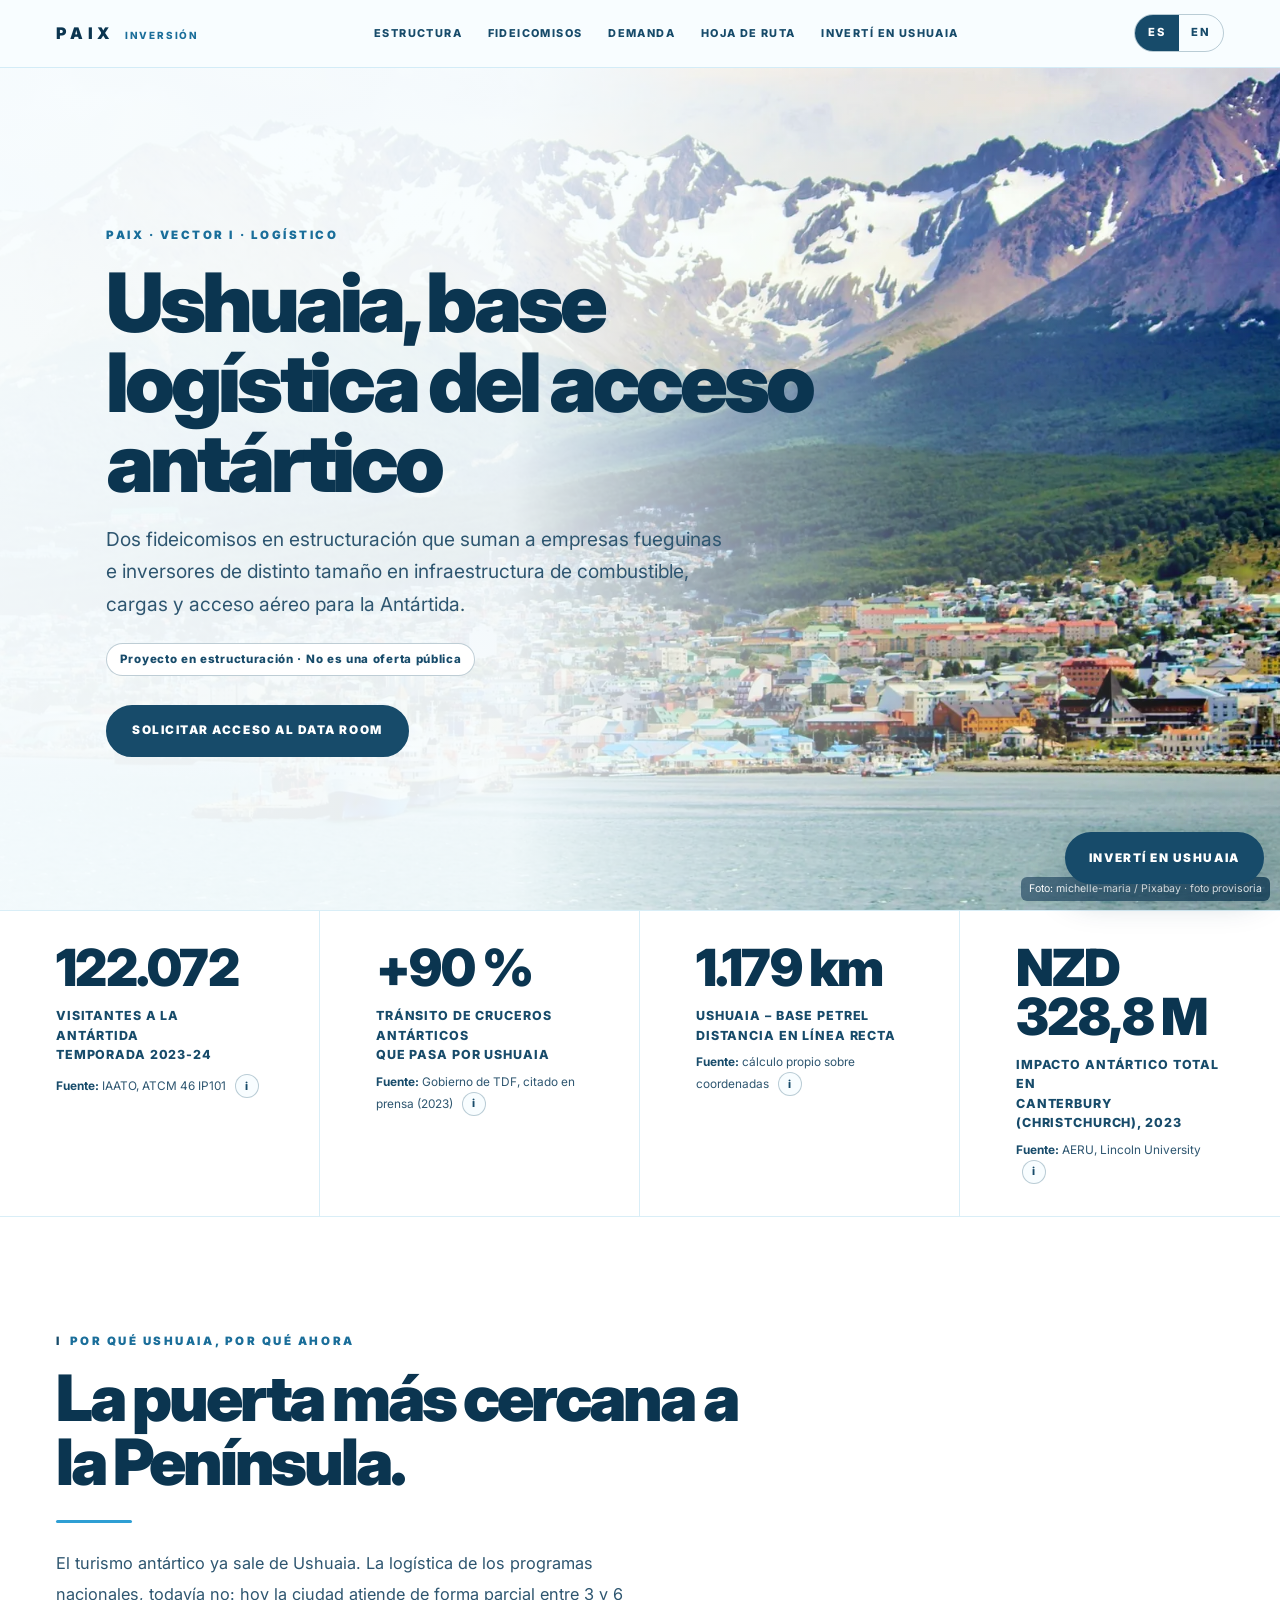
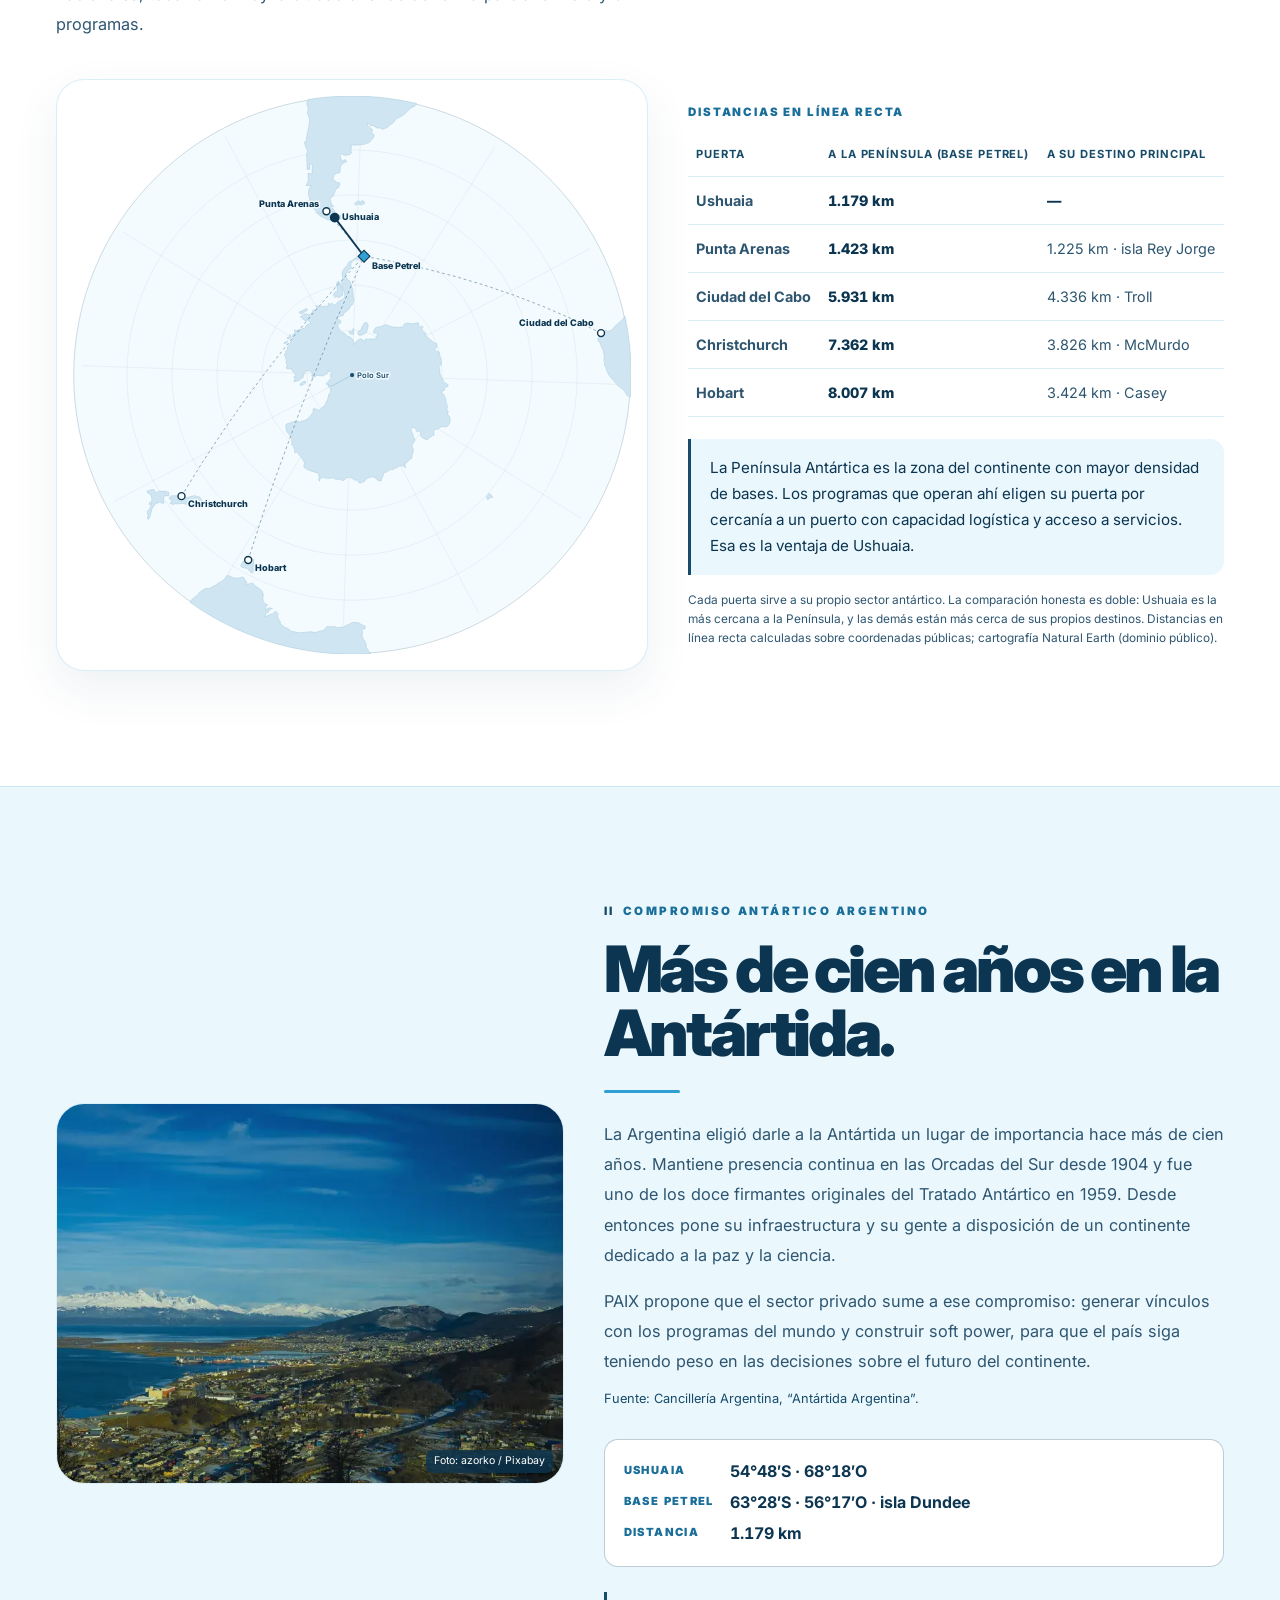
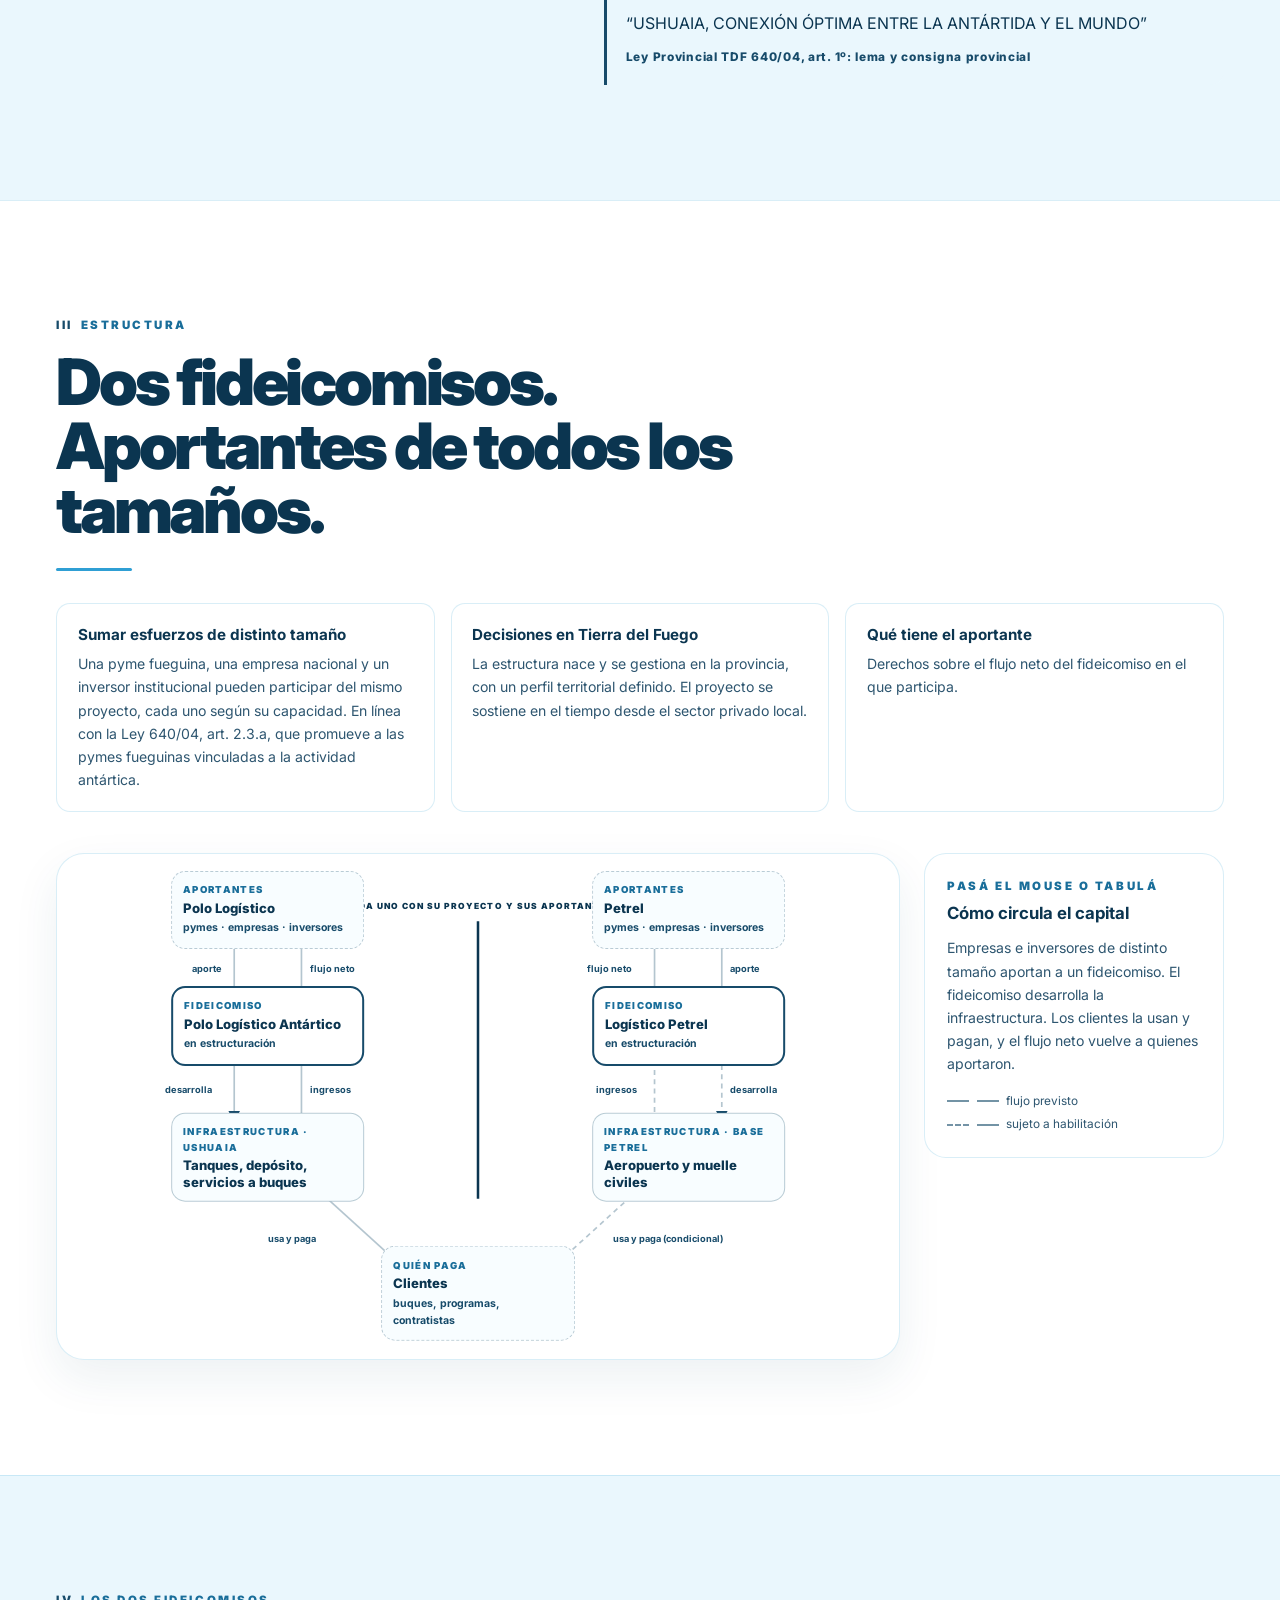
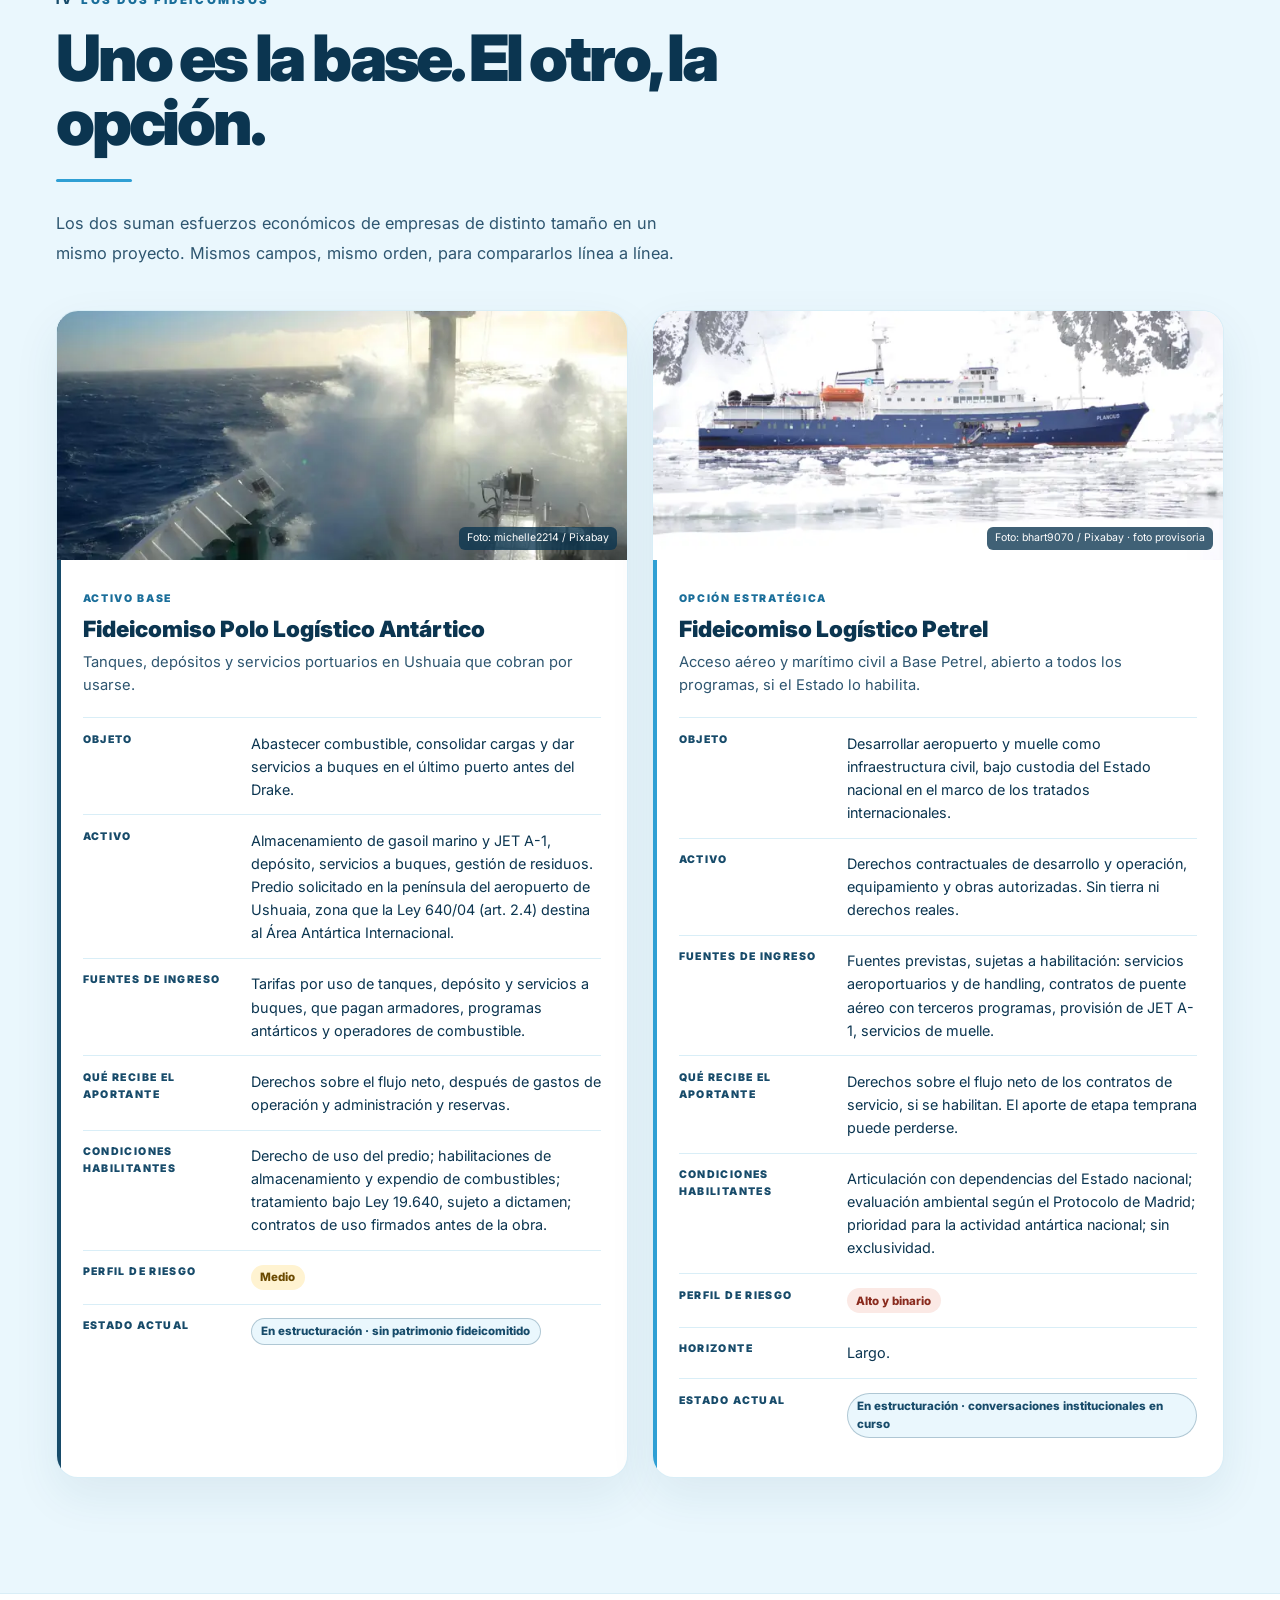
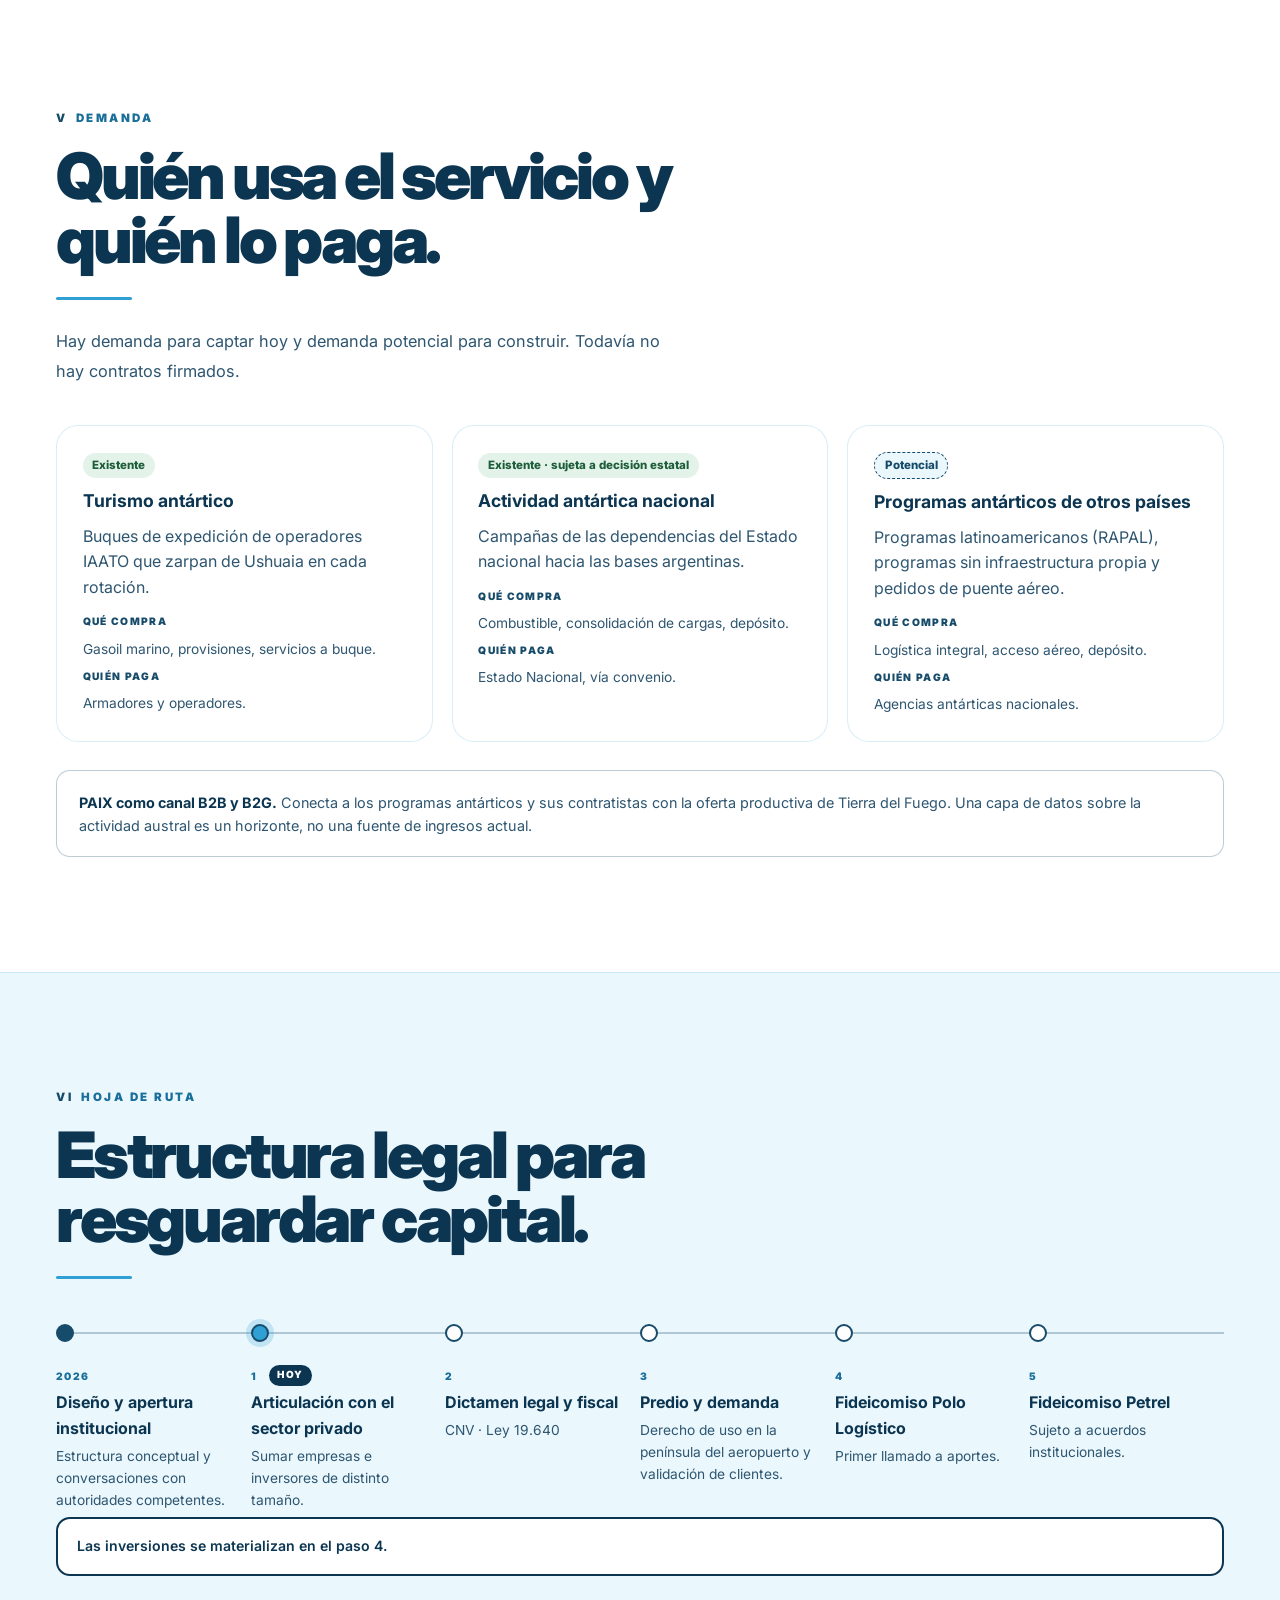
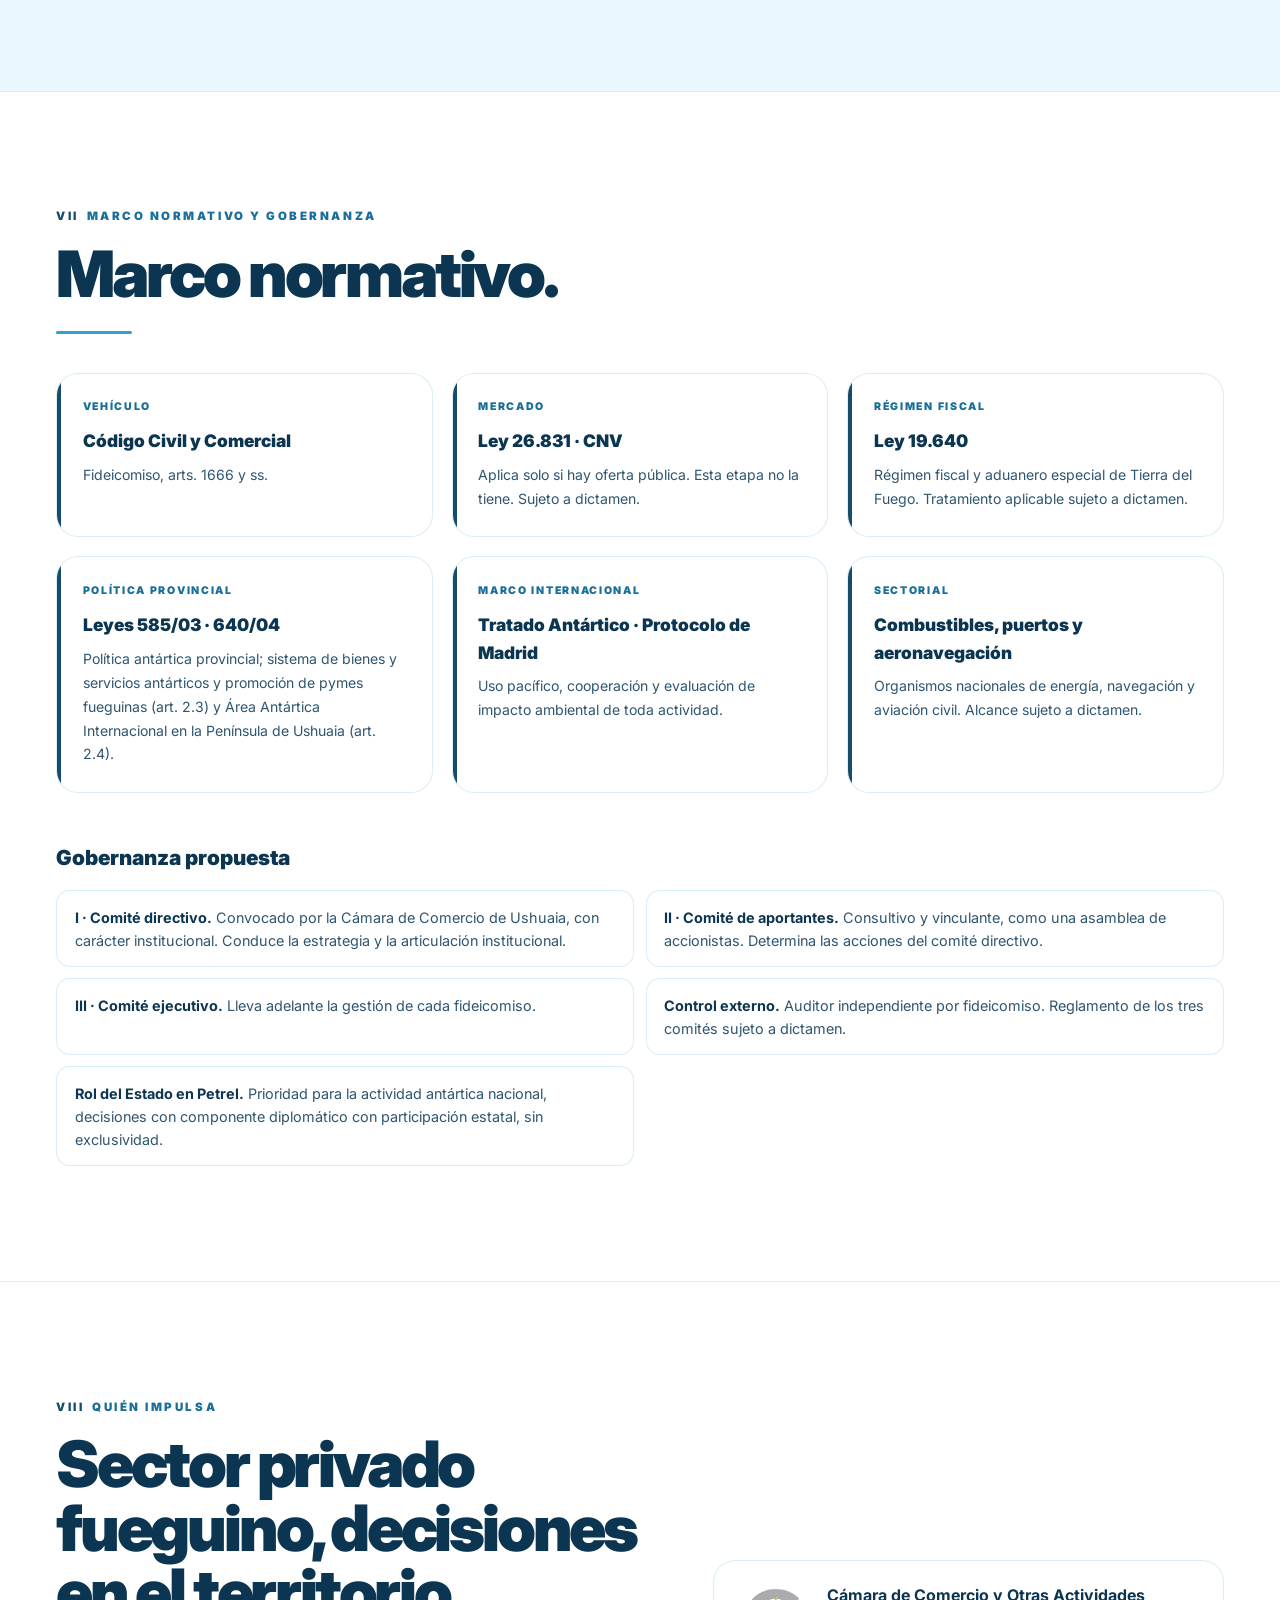
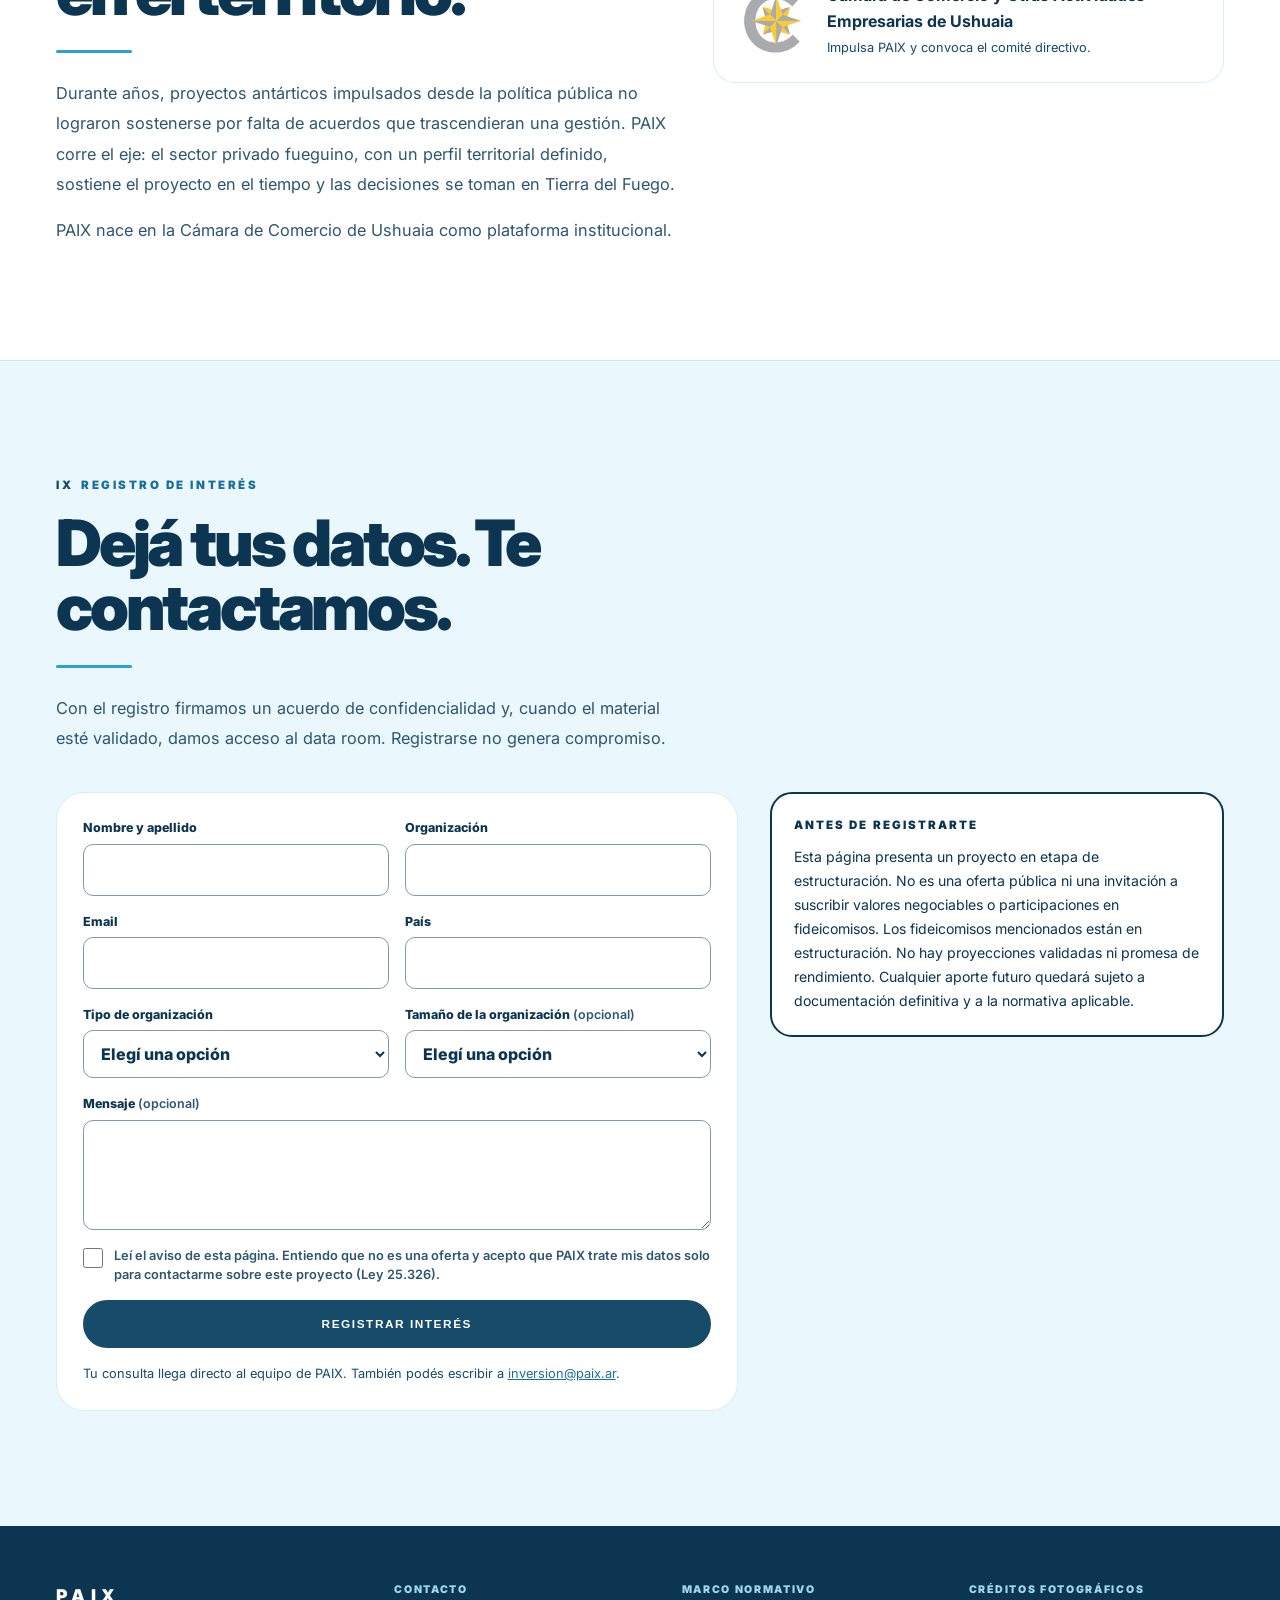
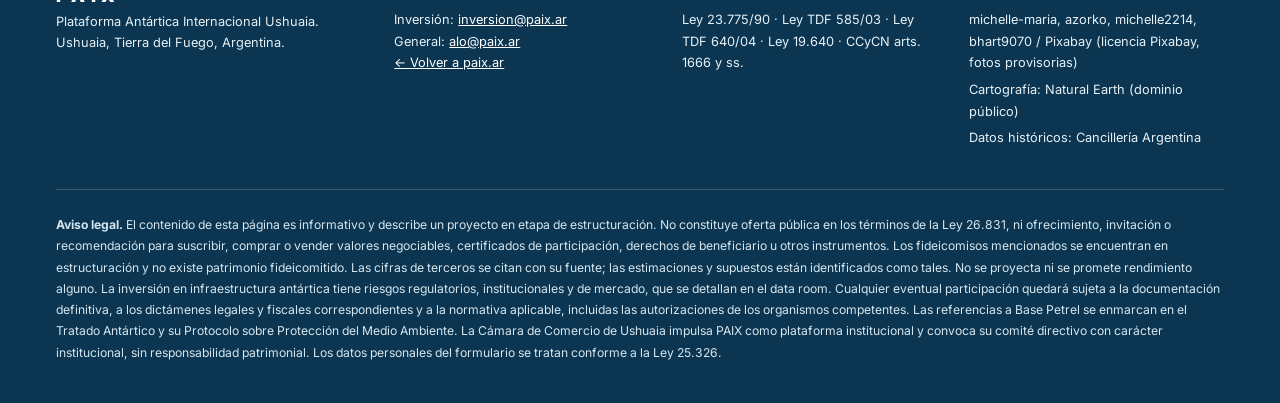
==== commit e05d4267: "Menú 'Invertí en Ushuaia' y botón flotante en /inversion y en el home Co-Authored-By: Claude Sonnet " ====
--- a/inversion/index.html
+++ b/inversion/index.html
@@ -324,6 +324,11 @@
 .form-msg[hidden]{display:none}
 @media (min-width:980px){.reg{grid-template-columns:minmax(0,1.2fr) minmax(0,.8fr);align-items:start}.disc{position:sticky;top:7rem}}
 
+/* Botón flotante */
+.fab{position:fixed;right:max(1rem,env(safe-area-inset-right));bottom:max(1rem,env(safe-area-inset-bottom));z-index:250;display:inline-flex;align-items:center;min-height:52px;padding:.9rem 1.4rem;border-radius:999px;background:var(--deep);color:#fff;border:2px solid var(--deep);font-size:.74rem;font-weight:900;letter-spacing:.13em;text-transform:uppercase;text-decoration:none;box-shadow:0 14px 34px rgba(11,53,80,.28);transition:transform .2s var(--ease),opacity .2s,visibility .2s}
+.fab:hover{transform:translateY(-2px)}
+.fab.is-hidden{opacity:0;visibility:hidden;pointer-events:none}
+
 /* XIII · FOOTER */
 .site-footer{background:var(--ink);color:#E6F1F7;padding:3.5rem var(--pad) 2.5rem}
 .site-footer a{color:#fff}
@@ -351,7 +356,7 @@
     <a href="#fideicomisos"><span class="es">Fideicomisos</span><span class="en">Trusts</span></a>
     <a href="#demanda"><span class="es">Demanda</span><span class="en">Demand</span></a>
     <a href="#ruta"><span class="es">Hoja de ruta</span><span class="en">Roadmap</span></a>
-    <a href="#registro"><span class="es">Registro de interés</span><span class="en">Register interest</span></a>
+    <a href="#registro"><span class="es">Invertí en Ushuaia</span><span class="en">Invest in Ushuaia</span></a>
   </div>
   <div class="lang" role="group" aria-label="Idioma / Language">
     <button type="button" data-set-lang="es" aria-pressed="true" lang="es">ES</button>
@@ -753,6 +758,8 @@
   </div>
 </footer>
 
+<a class="fab" id="fab" href="#registro"><span class="es">Invertí en Ushuaia</span><span class="en">Invest in Ushuaia</span></a>
+
 <script>
 (function(){
   var root=document.documentElement;
@@ -822,6 +829,10 @@
   relabel();
   document.querySelectorAll('[data-set-lang]').forEach(function(b){b.addEventListener('click',function(){relabel();off();});});
 
+  // Botón flotante: se oculta cuando ya estás viendo el registro
+  var fab=document.getElementById('fab'),reg=document.getElementById('registro');
+  if(fab&&reg&&'IntersectionObserver' in window){new IntersectionObserver(function(en){fab.classList.toggle('is-hidden',en[0].isIntersecting);},{threshold:0,rootMargin:'0px 0px -30% 0px'}).observe(reg);}
+
   // Formulario de registro
   var f=document.getElementById('regForm'),m=document.getElementById('formMsg');
   f.addEventListener('submit',function(ev){ev.preventDefault();var e=L();
